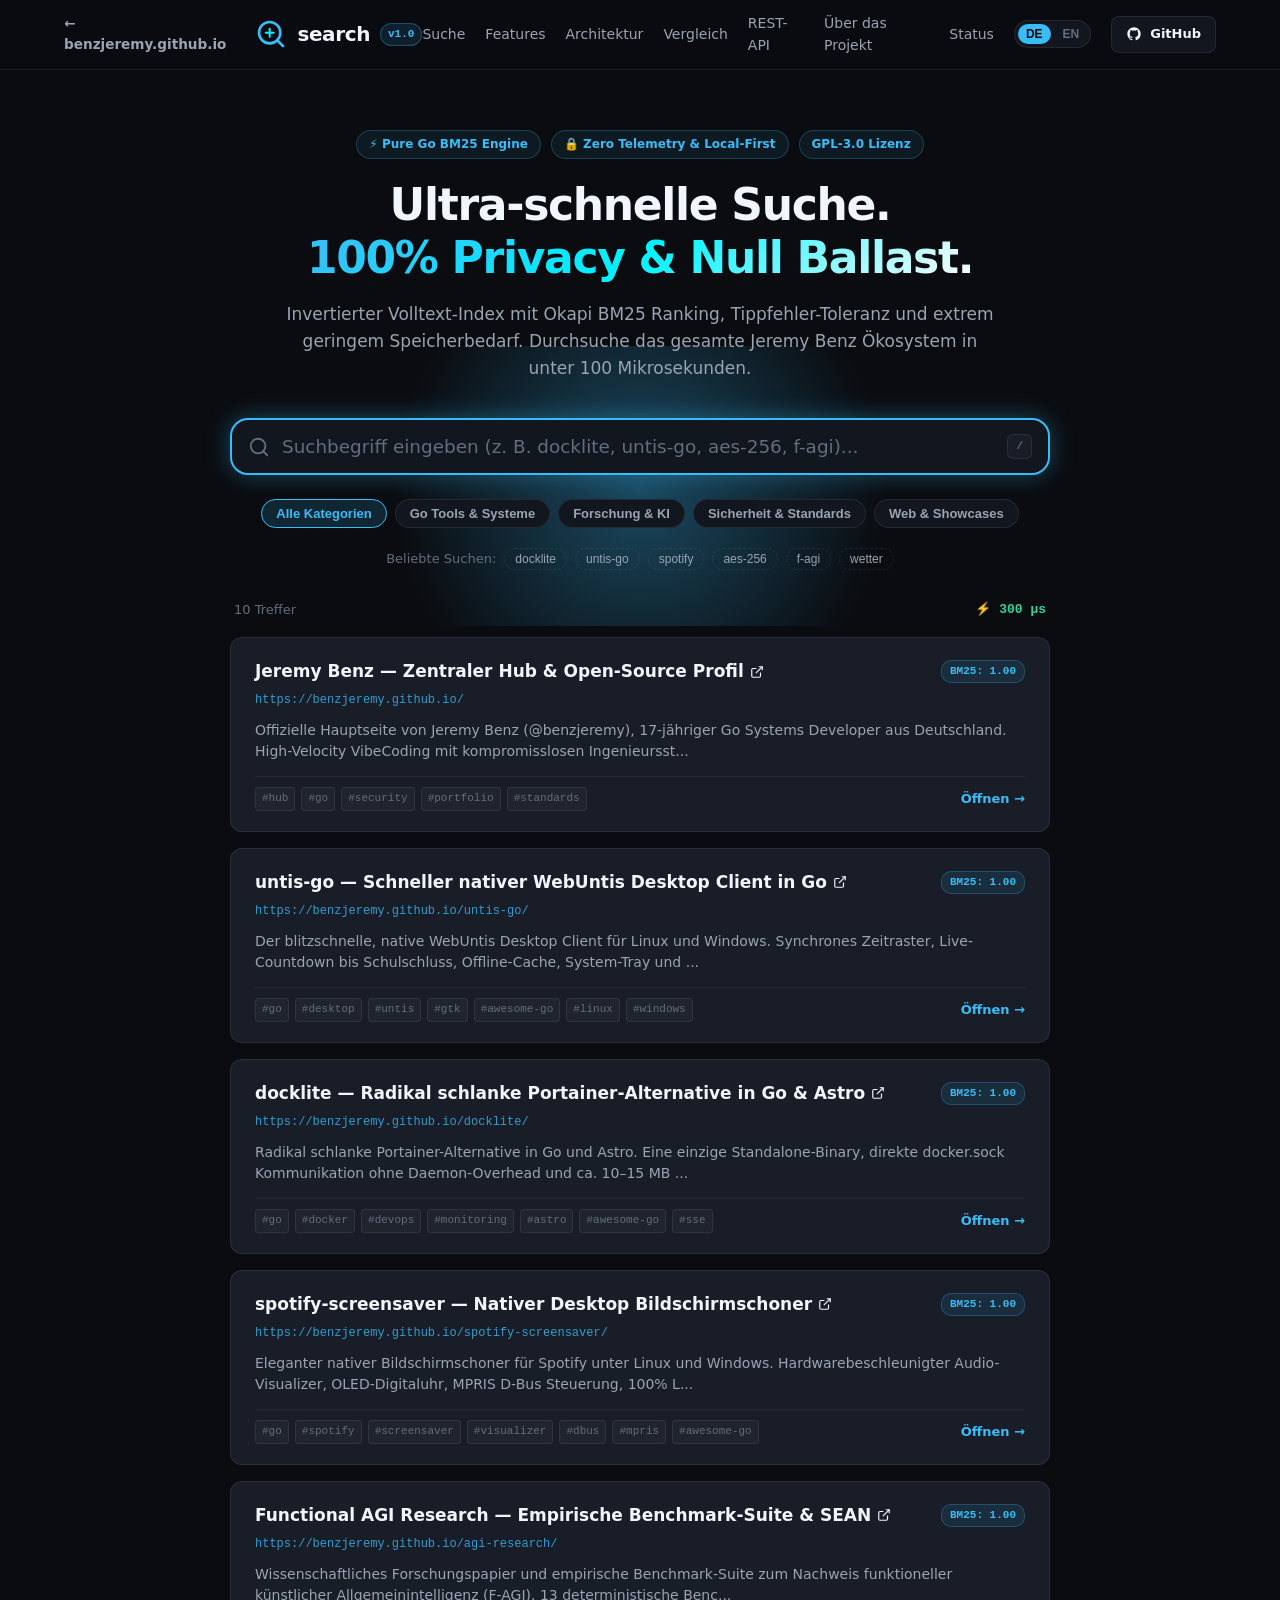
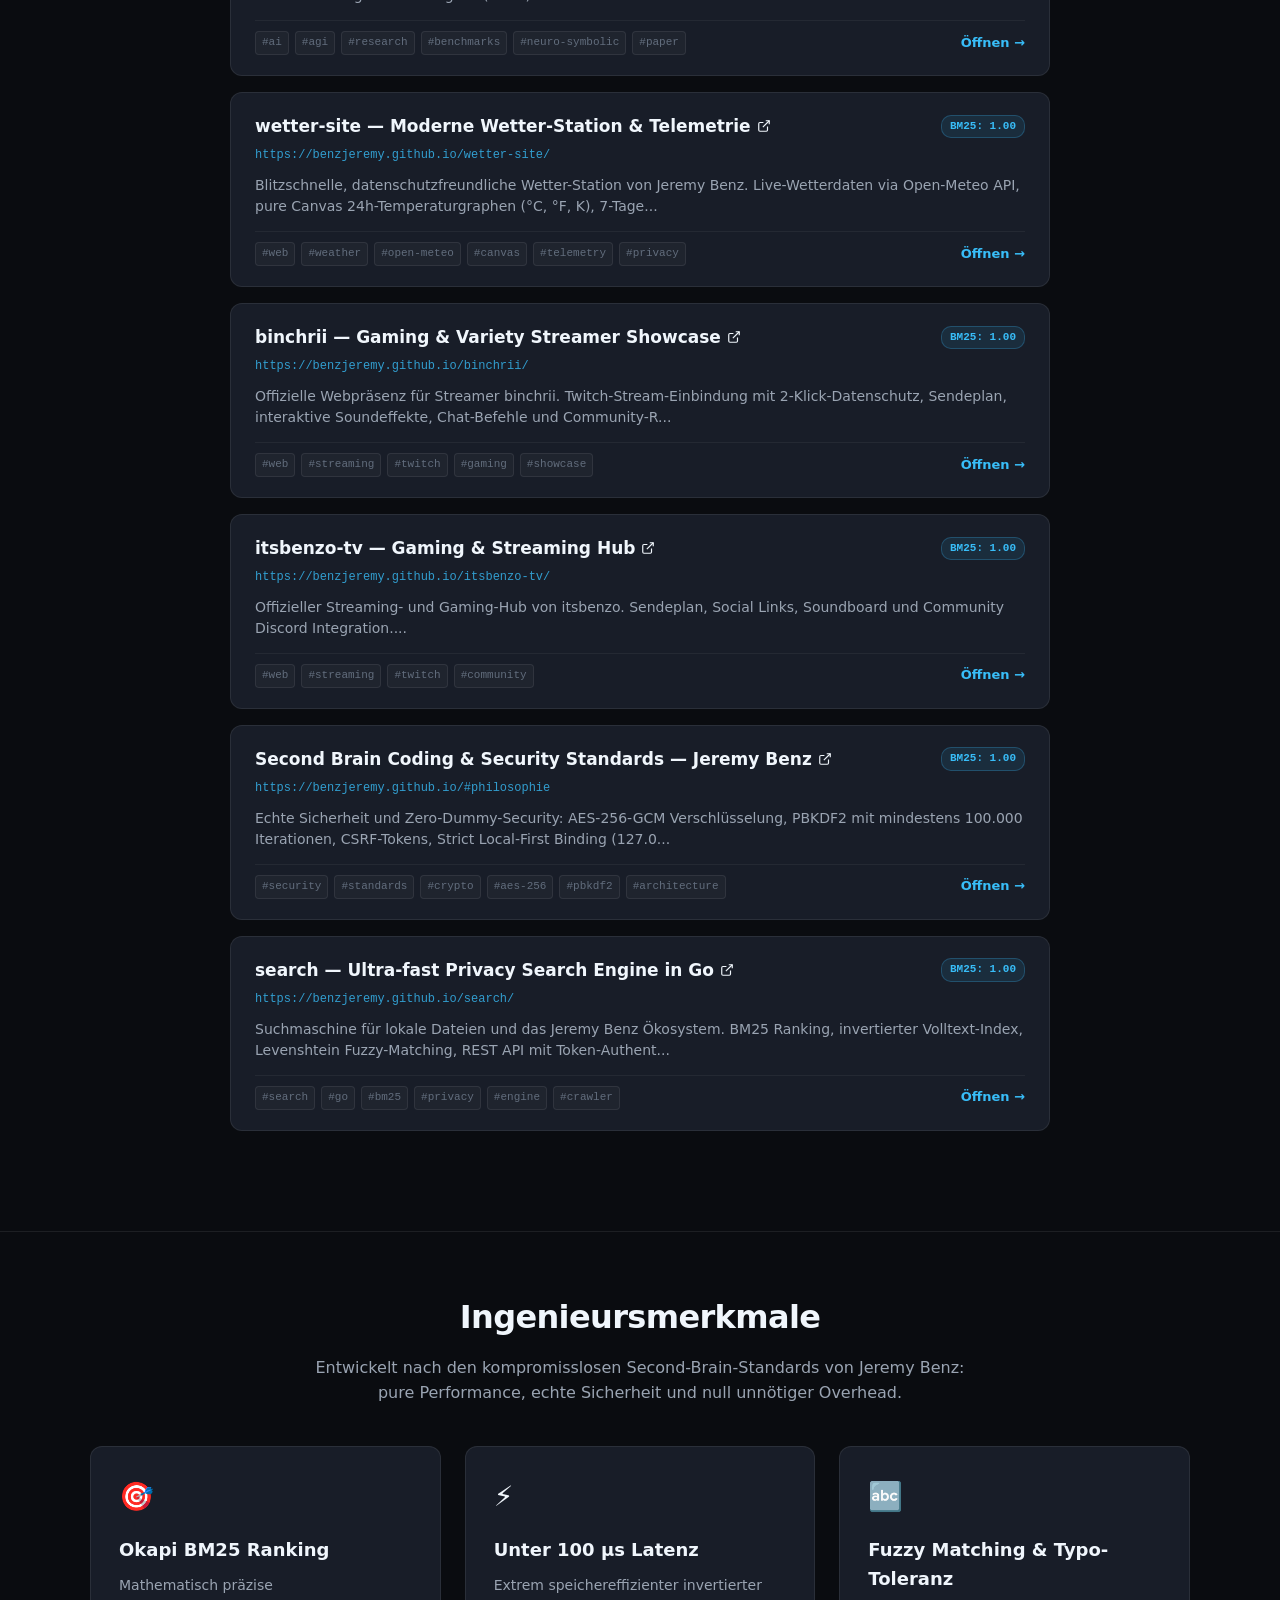
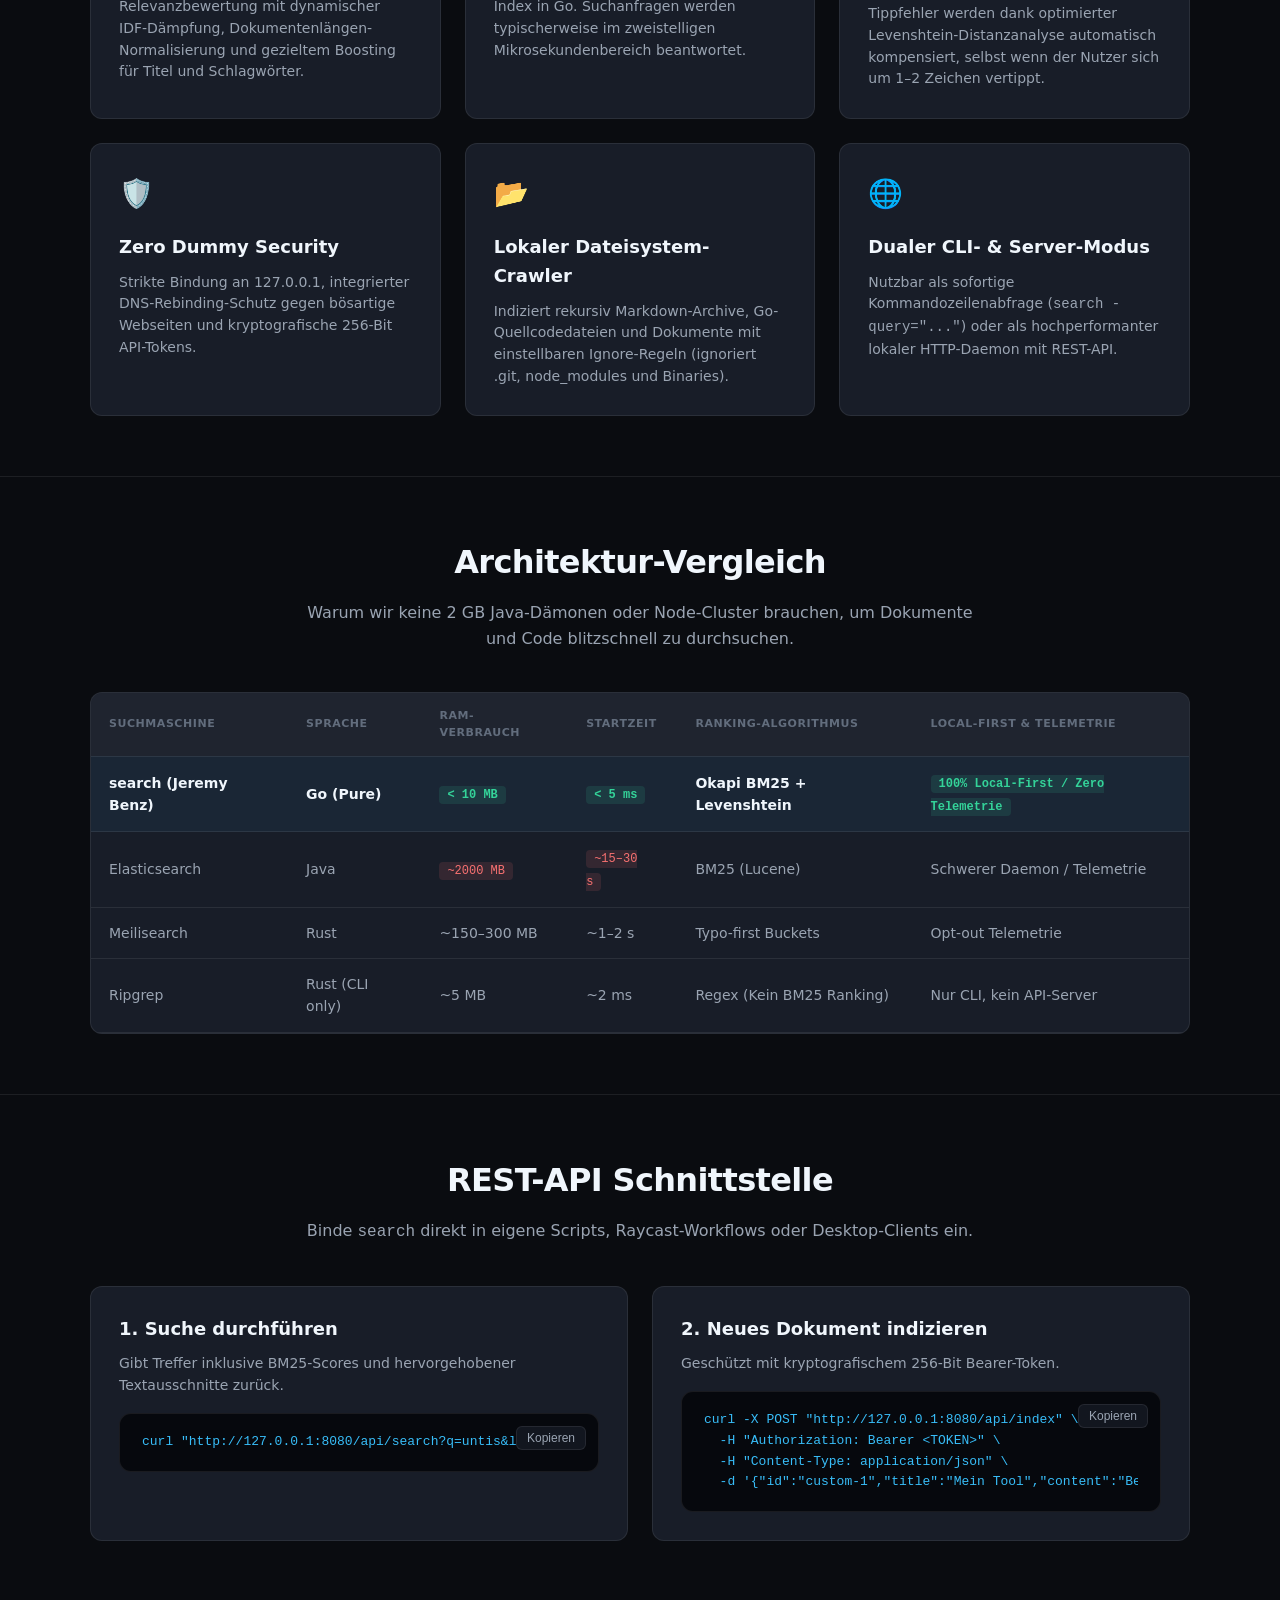
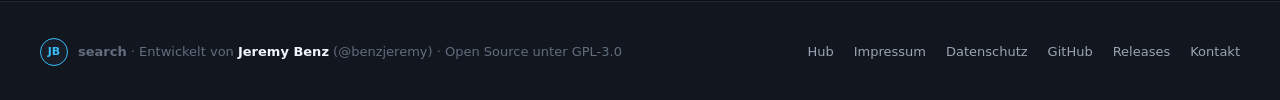
==== internal/web/index.html @ c597b74b "feat(desktop): add native WebKitGTK/Edge desktop mode, bookmarks store and embedded web UI (v1.2)" ====
<!DOCTYPE html>
<html lang="de">
<head>
  <meta charset="UTF-8">
  <meta name="viewport" content="width=device-width, initial-scale=1.0">
  <title>search — Ultra-Fast, Privacy-First Search Engine in Go</title>
  <meta name="description" content="search: Die blitzschnelle, datenschutzorientierte Volltext-Suchmaschine in Go von Jeremy Benz. Invertierter Volltext-Index, Okapi BM25 Ranking, Levenshtein Fuzzy-Matching und Zero Telemetry.">
  
  <meta property="og:type" content="website">
  <meta property="og:title" content="search — Ultra-Fast, Privacy-First Search Engine in Go">
  <meta property="og:description" content="Invertierter Volltext-Index, Okapi BM25 Ranking, Typo-Toleranz und Zero Telemetry. Entwickelt von Jeremy Benz.">
  <meta property="og:url" content="https://benzjeremy.github.io/search/">
  
  <meta name="twitter:card" content="summary">
  <meta name="twitter:title" content="search — Privacy-First Search Engine in Go">
  <meta name="twitter:description" content="Invertierter Volltext-Index, BM25 Ranking und REST API. Entwickelt von Jeremy Benz.">

  <link rel="icon" type="image/svg+xml" href="favicon.svg">
  <link rel="stylesheet" href="style.css">
</head>
<body>

  <!-- Site Navigation -->
  <header class="site-header">
    <div class="nav-container">
      <div class="nav-left">
        <a href="https://benzjeremy.github.io/" class="hub-back-link">
          ← benzjeremy.github.io
        </a>
        <a href="#" class="brand-link">
          <svg class="brand-icon" viewBox="0 0 24 24" fill="none" stroke="#38bdf8" stroke-width="2" stroke-linecap="round" stroke-linejoin="round">
            <circle cx="11" cy="11" r="8"></circle>
            <line x1="21" y1="21" x2="16.65" y2="16.65"></line>
            <line x1="11" y1="8" x2="11" y2="14" stroke="#00f2fe" stroke-width="1.5"></line>
            <line x1="8" y1="11" x2="14" y2="11" stroke="#00f2fe" stroke-width="1.5"></line>
          </svg>
          <span class="brand-name">search</span>
          <span class="brand-ver">v1.0</span>
        </a>
      </div>

      <button class="mobile-toggle" id="mobile-toggle" aria-label="Menü umschalten" aria-expanded="false">☰</button>

      <nav class="main-nav" id="main-nav">
        <a href="#search">Suche</a>
        <a href="#features">Features</a>
        <a href="#architecture">Architektur</a>
        <a href="#comparison">Vergleich</a>
        <a href="#api">REST-API</a>
        <a href="#about">Über das Projekt</a>
        <a href="https://benzjeremy.github.io/status/" target="_blank" rel="noopener noreferrer">Status</a>

        <div class="lang-switch">
          <button type="button" class="lang-btn active" onclick="setLang('de')">DE</button>
          <button type="button" class="lang-btn" onclick="setLang('en')">EN</button>
        </div>

        <a href="https://github.com/benzjeremy/search" target="_blank" rel="noopener" class="github-nav-btn">
          <svg viewBox="0 0 24 24" width="16" height="16" fill="currentColor"><path d="M12 2C6.477 2 2 6.484 2 12.017c0 4.425 2.865 8.18 6.839 9.504.5.092.682-.217.682-.483 0-.237-.008-.868-.013-1.703-2.782.605-3.369-1.343-3.369-1.343-.454-1.158-1.11-1.466-1.11-1.466-.908-.62.069-.608.069-.608 1.003.07 1.53 1.032 1.53 1.032.892 1.53 2.341 1.088 2.91.832.092-.647.35-1.088.636-1.338-2.22-.253-4.555-1.113-4.555-4.951 0-1.093.39-1.988 1.029-2.688-.103-.253-.446-1.272.098-2.65 0 0 .84-.27 2.75 1.026A9.564 9.564 0 0112 6.844c.85.004 1.705.115 2.504.337 1.909-1.296 2.747-1.027 2.747-1.027.546 1.379.202 2.398.1 2.651.64.7 1.028 1.595 1.028 2.688 0 3.848-2.339 4.695-4.566 4.943.359.309.678.92.678 1.855 0 1.338-.012 2.419-.012 2.747 0 .268.18.58.688.482A10.019 10.019 0 0022 12.017C22 6.484 17.522 2 12 2z"/></svg>
          <span>GitHub</span>
        </a>
      </nav>
    </div>
  </header>

  <!-- Hero & Live Search Section -->
  <section class="hero-section" id="search">
    <div class="hero-glow"></div>
    
    <div class="hero-badges">
      <span class="hero-badge">⚡ Pure Go BM25 Engine</span>
      <span class="hero-badge">🔒 Zero Telemetry & Local-First</span>
      <a href="https://github.com/benzjeremy/search/blob/main/LICENSE" target="_blank" rel="noopener" class="hero-badge">GPL-3.0 Lizenz</a>
    </div>

    <h1 class="hero-title">
      Ultra-schnelle Suche.<br>
      <span class="gradient-text">100% Privacy & Null Ballast.</span>
    </h1>

    <p class="hero-subtitle">
      Invertierter Volltext-Index mit Okapi BM25 Ranking, Tippfehler-Toleranz und extrem geringem Speicherbedarf. Durchsuche das gesamte Jeremy Benz Ökosystem in unter 100 Mikrosekunden.
    </p>

    <!-- Search Box -->
    <div class="search-box-wrapper">
      <div class="search-input-group">
        <svg class="search-icon" viewBox="0 0 24 24" fill="none" stroke="currentColor" stroke-width="2" stroke-linecap="round" stroke-linejoin="round">
          <circle cx="11" cy="11" r="8"></circle>
          <line x1="21" y1="21" x2="16.65" y2="16.65"></line>
        </svg>
        <input type="text" id="search-input" class="search-input" placeholder="Suchbegriff eingeben (z. B. docklite, untis-go, aes-256, f-agi)..." autofocus autocomplete="off" spellcheck="false">
        <button type="button" id="search-clear" class="search-clear-btn" title="Suche leeren">✕</button>
        <div class="shortcut-badge" title="Drücke / oder Strg+K zum Suchen">/</div>
      </div>
    </div>

    <!-- Category Filter Pills -->
    <div class="category-pills">
      <button type="button" class="category-pill active" data-cat="">Alle Kategorien</button>
      <button type="button" class="category-pill" data-cat="tools">Go Tools & Systeme</button>
      <button type="button" class="category-pill" data-cat="research">Forschung & KI</button>
      <button type="button" class="category-pill" data-cat="security">Sicherheit & Standards</button>
      <button type="button" class="category-pill" data-cat="showcases">Web & Showcases</button>
    </div>

    <!-- Quick Query Suggestions -->
    <div class="quick-queries">
      <span>Beliebte Suchen:</span>
      <button type="button" class="quick-query-btn" data-q="docklite">docklite</button>
      <button type="button" class="quick-query-btn" data-q="untis-go">untis-go</button>
      <button type="button" class="quick-query-btn" data-q="spotify">spotify</button>
      <button type="button" class="quick-query-btn" data-q="aes-256">aes-256</button>
      <button type="button" class="quick-query-btn" data-q="f-agi">f-agi</button>
      <button type="button" class="quick-query-btn" data-q="wetter">wetter</button>
    </div>

    <!-- Live Search Results Meta -->
    <div class="results-meta-bar">
      <span id="results-count">Lade Index...</span>
      <span class="results-latency" id="results-latency">⚡ 0.00 ms</span>
    </div>

    <!-- Results Feed -->
    <div class="results-container" id="search-results">
      <!-- Injected via app.js -->
    </div>
  </section>

  <!-- Features Section -->
  <section class="section" id="features">
    <div class="section-container">
      <div class="section-header">
        <h2 class="section-title">Ingenieursmerkmale</h2>
        <p class="section-desc">Entwickelt nach den kompromisslosen Second-Brain-Standards von Jeremy Benz: pure Performance, echte Sicherheit und null unnötiger Overhead.</p>
      </div>

      <div class="features-grid">
        <div class="feature-card">
          <div class="card-icon">🎯</div>
          <h3>Okapi BM25 Ranking</h3>
          <p>Mathematisch präzise Relevanzbewertung mit dynamischer IDF-Dämpfung, Dokumentenlängen-Normalisierung und gezieltem Boosting für Titel und Schlagwörter.</p>
        </div>

        <div class="feature-card">
          <div class="card-icon">⚡</div>
          <h3>Unter 100 µs Latenz</h3>
          <p>Extrem speichereffizienter invertierter Index in Go. Suchanfragen werden typischerweise im zweistelligen Mikrosekundenbereich beantwortet.</p>
        </div>

        <div class="feature-card">
          <div class="card-icon">🔤</div>
          <h3>Fuzzy Matching & Typo-Toleranz</h3>
          <p>Tippfehler werden dank optimierter Levenshtein-Distanzanalyse automatisch kompensiert, selbst wenn der Nutzer sich um 1–2 Zeichen vertippt.</p>
        </div>

        <div class="feature-card">
          <div class="card-icon">🛡️</div>
          <h3>Zero Dummy Security</h3>
          <p>Strikte Bindung an 127.0.0.1, integrierter DNS-Rebinding-Schutz gegen bösartige Webseiten und kryptografische 256-Bit API-Tokens.</p>
        </div>

        <div class="feature-card">
          <div class="card-icon">📂</div>
          <h3>Lokaler Dateisystem-Crawler</h3>
          <p>Indiziert rekursiv Markdown-Archive, Go-Quellcodedateien und Dokumente mit einstellbaren Ignore-Regeln (ignoriert .git, node_modules und Binaries).</p>
        </div>

        <div class="feature-card">
          <div class="card-icon">🌐</div>
          <h3>Dualer CLI- & Server-Modus</h3>
          <p>Nutzbar als sofortige Kommandozeilenabfrage (<code>search -query="..."</code>) oder als hochperformanter lokaler HTTP-Daemon mit REST-API.</p>
        </div>
      </div>
    </div>
  </section>

  <!-- Comparison Section -->
  <section class="section" id="comparison">
    <div class="section-container">
      <div class="section-header">
        <h2 class="section-title">Architektur-Vergleich</h2>
        <p class="section-desc">Warum wir keine 2 GB Java-Dämonen oder Node-Cluster brauchen, um Dokumente und Code blitzschnell zu durchsuchen.</p>
      </div>

      <div class="table-wrapper">
        <table class="comparison-table">
          <thead>
            <tr>
              <th>Suchmaschine</th>
              <th>Sprache</th>
              <th>RAM-Verbrauch</th>
              <th>Startzeit</th>
              <th>Ranking-Algorithmus</th>
              <th>Local-First & Telemetrie</th>
            </tr>
          </thead>
          <tbody>
            <tr class="highlight-row">
              <td><strong>search (Jeremy Benz)</strong></td>
              <td>Go (Pure)</td>
              <td><span class="tag-badge-green">&lt; 10 MB</span></td>
              <td><span class="tag-badge-green">&lt; 5 ms</span></td>
              <td>Okapi BM25 + Levenshtein</td>
              <td><span class="tag-badge-green">100% Local-First / Zero Telemetrie</span></td>
            </tr>
            <tr>
              <td>Elasticsearch</td>
              <td>Java</td>
              <td><span class="tag-badge-red">~2000 MB</span></td>
              <td><span class="tag-badge-red">~15–30 s</span></td>
              <td>BM25 (Lucene)</td>
              <td>Schwerer Daemon / Telemetrie</td>
            </tr>
            <tr>
              <td>Meilisearch</td>
              <td>Rust</td>
              <td>~150–300 MB</td>
              <td>~1–2 s</td>
              <td>Typo-first Buckets</td>
              <td>Opt-out Telemetrie</td>
            </tr>
            <tr>
              <td>Ripgrep</td>
              <td>Rust (CLI only)</td>
              <td>~5 MB</td>
              <td>~2 ms</td>
              <td>Regex (Kein BM25 Ranking)</td>
              <td>Nur CLI, kein API-Server</td>
            </tr>
          </tbody>
        </table>
      </div>
    </div>
  </section>

  <!-- REST API Documentation Section -->
  <section class="section" id="api">
    <div class="section-container">
      <div class="section-header">
        <h2 class="section-title">REST-API Schnittstelle</h2>
        <p class="section-desc">Binde <code>search</code> direkt in eigene Scripts, Raycast-Workflows oder Desktop-Clients ein.</p>
      </div>

      <div class="features-grid">
        <div class="feature-card">
          <h3>1. Suche durchführen</h3>
          <p>Gibt Treffer inklusive BM25-Scores und hervorgehobener Textausschnitte zurück.</p>
          <div class="code-box">
            <button class="copy-cmd-btn" data-copy-target="curl-search">Kopieren</button>
            <pre id="curl-search">curl "http://127.0.0.1:8080/api/search?q=untis&limit=5"</pre>
          </div>
        </div>

        <div class="feature-card">
          <h3>2. Neues Dokument indizieren</h3>
          <p>Geschützt mit kryptografischem 256-Bit Bearer-Token.</p>
          <div class="code-box">
            <button class="copy-cmd-btn" data-copy-target="curl-index">Kopieren</button>
            <pre id="curl-index">curl -X POST "http://127.0.0.1:8080/api/index" \
  -H "Authorization: Bearer &lt;TOKEN&gt;" \
  -H "Content-Type: application/json" \
  -d '{"id":"custom-1","title":"Mein Tool","content":"Beschreibung..."}'</pre>
          </div>
        </div>
      </div>
    </div>
  </section>

  <!-- Footer -->
  <footer class="site-footer" id="about">
    <div class="footer-container">
      <div class="footer-left">
        <div class="brand-avatar" style="width:28px; height:28px; border-radius:50%; background:var(--bg-card); border:1px solid var(--accent-primary); display:flex; align-items:center; justify-content:center; font-weight:800; font-size:11px; color:var(--accent-primary);">JB</div>
        <span><strong>search</strong> · Entwickelt von <a href="https://github.com/benzjeremy" target="_blank" rel="noopener" style="color:var(--text-primary); text-decoration:none; font-weight:600;">Jeremy Benz</a> (@benzjeremy) · Open Source unter GPL-3.0</span>
      </div>
      <div class="footer-links">
        <a href="https://benzjeremy.github.io/">Hub</a>
        <a href="https://benzjeremy.github.io/impressum.html">Impressum</a>
        <a href="https://benzjeremy.github.io/datenschutz.html">Datenschutz</a>
        <a href="https://github.com/benzjeremy/search" target="_blank" rel="noopener">GitHub</a>
        <a href="https://github.com/benzjeremy/search/releases" target="_blank" rel="noopener">Releases</a>
        <a href="mailto:benzjeremy@pm.me">Kontakt</a>
      </div>
    </div>
  </footer>

  <script src="app.js"></script>
</body>
</html>
---- internal/web/style.css ----
/* ==================== GLOBAL THEME & BASE ==================== */
:root {
  --bg-page: #0a0c10;
  --bg-surface: #12161f;
  --bg-card: #181d28;
  --bg-card-hover: #1f2533;
  --border-subtle: rgba(255, 255, 255, 0.08);
  --border-strong: rgba(255, 255, 255, 0.16);

  --accent-primary: #38bdf8;
  --accent-primary-hover: #7dd3fc;
  --accent-cyan: #00f2fe;
  --accent-glow: rgba(56, 189, 248, 0.35);

  --text-primary: #f0f6fc;
  --text-secondary: #9aa4b2;
  --text-muted: #626d7d;

  --font-main: -apple-system, BlinkMacSystemFont, "Segoe UI", Roboto, system-ui, sans-serif;
  --font-mono: ui-monospace, SFMono-Regular, Consolas, "Liberation Mono", Menlo, monospace;

  --radius-sm: 8px;
  --radius-md: 12px;
  --radius-lg: 18px;
  --radius-xl: 24px;
}

* {
  box-sizing: border-box;
  margin: 0;
  padding: 0;
}

html {
  scroll-behavior: smooth;
}

body {
  background-color: var(--bg-page);
  color: var(--text-primary);
  font-family: var(--font-main);
  line-height: 1.6;
  -webkit-font-smoothing: antialiased;
  min-height: 100vh;
}

/* ==================== TOP BAR & HEADER ==================== */
.site-header {
  position: sticky;
  top: 0;
  z-index: 100;
  background: rgba(10, 12, 16, 0.88);
  backdrop-filter: blur(16px);
  -webkit-backdrop-filter: blur(16px);
  border-bottom: 1px solid var(--border-subtle);
}

.nav-container {
  max-width: 1200px;
  margin: 0 auto;
  padding: 12px 24px;
  display: flex;
  align-items: center;
  justify-content: space-between;
}

.nav-left {
  display: flex;
  align-items: center;
  gap: 1.25rem;
}

.hub-back-link {
  color: var(--text-secondary);
  text-decoration: none;
  font-size: 0.85rem;
  font-weight: 600;
  display: inline-flex;
  align-items: center;
  gap: 0.35rem;
  transition: color 0.15s ease;
}

.hub-back-link:hover {
  color: var(--accent-primary);
}

.brand-link {
  display: flex;
  align-items: center;
  gap: 10px;
  text-decoration: none;
  color: var(--text-primary);
}

.brand-icon {
  width: 32px;
  height: 32px;
}

.brand-name {
  font-size: 1.25rem;
  font-weight: 800;
  letter-spacing: -0.02em;
}

.brand-ver {
  font-size: 11px;
  font-weight: 600;
  font-family: var(--font-mono);
  color: var(--accent-primary);
  background: rgba(56, 189, 248, 0.12);
  border: 1px solid rgba(56, 189, 248, 0.3);
  padding: 2px 7px;
  border-radius: 12px;
}

.main-nav {
  display: flex;
  align-items: center;
  gap: 20px;
}

.main-nav a:not(.github-nav-btn) {
  color: var(--text-secondary);
  text-decoration: none;
  font-size: 14px;
  font-weight: 500;
  transition: color 0.15s ease;
}

.main-nav a:not(.github-nav-btn):hover {
  color: var(--text-primary);
}

.lang-switch {
  display: inline-flex;
  gap: 4px;
  background: var(--bg-surface);
  padding: 3px;
  border-radius: 20px;
  border: 1px solid var(--border-subtle);
}

.lang-btn {
  background: none;
  border: none;
  color: var(--text-muted);
  font-size: 12px;
  font-weight: 700;
  padding: 3px 8px;
  border-radius: 12px;
  cursor: pointer;
  transition: all 0.15s ease;
}

.lang-btn.active {
  background: var(--accent-primary);
  color: #05070a;
}

.github-nav-btn {
  display: inline-flex;
  align-items: center;
  gap: 8px;
  background: var(--bg-surface);
  border: 1px solid var(--border-subtle);
  color: var(--text-primary);
  text-decoration: none;
  font-size: 13px;
  font-weight: 600;
  padding: 7px 14px;
  border-radius: var(--radius-sm);
  transition: all 0.15s ease;
}

.github-nav-btn:hover {
  border-color: var(--accent-primary);
  color: var(--accent-primary);
}

/* ==================== HERO & SEARCH SECTION ==================== */
.hero-section {
  position: relative;
  padding: 60px 24px 40px;
  max-width: 1000px;
  margin: 0 auto;
  text-align: center;
}

.hero-glow {
  position: absolute;
  top: 10%;
  left: 50%;
  transform: translateX(-50%);
  width: 650px;
  height: 280px;
  background: radial-gradient(circle, var(--accent-glow) 0%, rgba(0,0,0,0) 70%);
  pointer-events: none;
  z-index: -1;
}

.hero-badges {
  display: flex;
  justify-content: center;
  gap: 10px;
  flex-wrap: wrap;
  margin-bottom: 20px;
}

.hero-badge {
  display: inline-flex;
  align-items: center;
  gap: 6px;
  background: rgba(56, 189, 248, 0.08);
  border: 1px solid rgba(56, 189, 248, 0.25);
  color: var(--accent-primary);
  padding: 4px 12px;
  border-radius: 20px;
  font-size: 12px;
  font-weight: 600;
  text-decoration: none;
}

.hero-title {
  font-size: 44px;
  font-weight: 800;
  line-height: 1.2;
  letter-spacing: -0.03em;
  margin-bottom: 16px;
}

.gradient-text {
  background: linear-gradient(135deg, #38bdf8 0%, #00f2fe 50%, #ffffff 100%);
  -webkit-background-clip: text;
  -webkit-text-fill-color: transparent;
}

.hero-subtitle {
  font-size: 17px;
  color: var(--text-secondary);
  max-width: 720px;
  margin: 0 auto 36px;
}

/* ==================== SEARCH BAR ==================== */
.search-box-wrapper {
  max-width: 820px;
  margin: 0 auto 24px;
  position: relative;
}

.search-input-group {
  position: relative;
  display: flex;
  align-items: center;
  background: var(--bg-surface);
  border: 2px solid var(--border-strong);
  border-radius: var(--radius-lg);
  padding: 6px 16px;
  box-shadow: 0 10px 30px rgba(0, 0, 0, 0.4);
  transition: all 0.2s ease;
}

.search-input-group:focus-within {
  border-color: var(--accent-primary);
  box-shadow: 0 0 25px var(--accent-glow);
}

.search-icon {
  width: 22px;
  height: 22px;
  color: var(--text-muted);
  flex-shrink: 0;
  margin-right: 12px;
}

.search-input {
  width: 100%;
  background: transparent;
  border: none;
  color: #fff;
  font-size: 1.15rem;
  font-family: inherit;
  outline: none;
  padding: 10px 0;
}

.search-input::placeholder {
  color: var(--text-muted);
}

.search-clear-btn {
  display: none;
  background: none;
  border: none;
  color: var(--text-muted);
  font-size: 18px;
  cursor: pointer;
  padding: 4px 8px;
  margin-right: 8px;
}

.search-clear-btn:hover {
  color: var(--text-primary);
}

.shortcut-badge {
  display: inline-flex;
  align-items: center;
  background: var(--bg-card);
  border: 1px solid var(--border-subtle);
  border-radius: 6px;
  padding: 3px 8px;
  font-size: 11px;
  font-family: var(--font-mono);
  color: var(--text-muted);
  font-weight: 700;
  user-select: none;
}

/* ==================== CATEGORY PILLS & QUICK QUERIES ==================== */
.category-pills {
  display: flex;
  justify-content: center;
  gap: 8px;
  flex-wrap: wrap;
  margin-bottom: 20px;
}

.category-pill {
  background: var(--bg-surface);
  border: 1px solid var(--border-subtle);
  color: var(--text-secondary);
  font-size: 13px;
  font-weight: 600;
  padding: 6px 14px;
  border-radius: 20px;
  cursor: pointer;
  transition: all 0.15s ease;
}

.category-pill:hover,
.category-pill.active {
  background: rgba(56, 189, 248, 0.15);
  border-color: var(--accent-primary);
  color: var(--accent-primary);
}

.quick-queries {
  display: flex;
  align-items: center;
  justify-content: center;
  gap: 8px;
  flex-wrap: wrap;
  font-size: 13px;
  color: var(--text-muted);
  margin-bottom: 30px;
}

.quick-query-btn {
  background: none;
  border: 1px dashed var(--border-subtle);
  color: var(--text-secondary);
  font-size: 12px;
  padding: 3px 10px;
  border-radius: 12px;
  cursor: pointer;
  transition: all 0.15s ease;
}

.quick-query-btn:hover {
  border-color: var(--accent-primary);
  color: var(--accent-primary);
}

/* ==================== SEARCH RESULTS ==================== */
.results-meta-bar {
  max-width: 820px;
  margin: 0 auto 16px;
  display: flex;
  justify-content: space-between;
  align-items: center;
  font-size: 13px;
  color: var(--text-muted);
  padding: 0 4px;
}

.results-latency {
  font-family: var(--font-mono);
  color: #34d399;
  font-weight: 600;
}

.results-container {
  max-width: 820px;
  margin: 0 auto 60px;
  display: flex;
  flex-direction: column;
  gap: 16px;
  text-align: left;
}

.search-result-card {
  background: var(--bg-card);
  border: 1px solid var(--border-subtle);
  border-radius: var(--radius-md);
  padding: 20px 24px;
  transition: all 0.2s ease;
}

.search-result-card:hover {
  border-color: var(--border-strong);
  background: var(--bg-card-hover);
  transform: translateY(-2px);
  box-shadow: 0 8px 24px rgba(0, 0, 0, 0.3);
}

.card-top {
  display: flex;
  align-items: center;
  justify-content: space-between;
  gap: 12px;
  margin-bottom: 6px;
}

.result-title {
  color: var(--text-primary);
  font-size: 17px;
  font-weight: 700;
  text-decoration: none;
  display: inline-flex;
  align-items: center;
  gap: 6px;
}

.result-title:hover {
  color: var(--accent-primary);
}

.score-pill {
  font-size: 11px;
  font-family: var(--font-mono);
  font-weight: 700;
  background: rgba(56, 189, 248, 0.1);
  border: 1px solid rgba(56, 189, 248, 0.25);
  color: var(--accent-primary);
  padding: 2px 8px;
  border-radius: 10px;
  white-space: nowrap;
}

.result-url {
  font-size: 12px;
  font-family: var(--font-mono);
  color: #38bdf8;
  opacity: 0.8;
  margin-bottom: 10px;
  word-break: break-all;
}

.result-snippet {
  font-size: 14px;
  color: var(--text-secondary);
  line-height: 1.5;
  margin-bottom: 14px;
}

.result-snippet mark {
  background: rgba(255, 221, 87, 0.25);
  color: #ffe066;
  padding: 1px 4px;
  border-radius: 4px;
  font-weight: 600;
}

.card-meta {
  display: flex;
  align-items: center;
  justify-content: space-between;
  gap: 12px;
  flex-wrap: wrap;
  padding-top: 10px;
  border-top: 1px solid rgba(255, 255, 255, 0.05);
}

.tags-container {
  display: flex;
  gap: 6px;
  flex-wrap: wrap;
}

.res-tag {
  font-size: 11px;
  font-family: var(--font-mono);
  color: var(--text-muted);
  background: rgba(255, 255, 255, 0.03);
  border: 1px solid var(--border-subtle);
  padding: 2px 6px;
  border-radius: 4px;
}

.direct-link-btn {
  font-size: 13px;
  font-weight: 600;
  color: var(--accent-primary);
  text-decoration: none;
}

.direct-link-btn:hover {
  text-decoration: underline;
}

.empty-state {
  text-align: center;
  padding: 48px 24px;
  background: var(--bg-card);
  border: 1px dashed var(--border-subtle);
  border-radius: var(--radius-md);
}

.empty-icon {
  font-size: 40px;
  margin-bottom: 12px;
}

.empty-state h3 {
  font-size: 18px;
  margin-bottom: 8px;
}

.empty-state p {
  color: var(--text-muted);
  font-size: 14px;
  max-width: 500px;
  margin: 0 auto;
}

/* ==================== CONTENT SECTIONS ==================== */
.section {
  padding: 60px 24px;
  border-top: 1px solid var(--border-subtle);
}

.section-container {
  max-width: 1100px;
  margin: 0 auto;
}

.section-header {
  text-align: center;
  margin-bottom: 40px;
}

.section-title {
  font-size: 32px;
  font-weight: 800;
  letter-spacing: -0.02em;
  margin-bottom: 12px;
}

.section-desc {
  color: var(--text-secondary);
  font-size: 16px;
  max-width: 680px;
  margin: 0 auto;
}

/* Architecture & Features Grid */
.features-grid {
  display: grid;
  grid-template-columns: repeat(auto-fit, minmax(300px, 1fr));
  gap: 24px;
}

.feature-card {
  background: var(--bg-card);
  border: 1px solid var(--border-subtle);
  border-radius: var(--radius-md);
  padding: 28px;
  transition: all 0.2s ease;
}

.feature-card:hover {
  border-color: var(--accent-primary);
  transform: translateY(-2px);
}

.card-icon {
  font-size: 28px;
  margin-bottom: 16px;
}

.feature-card h3 {
  font-size: 18px;
  font-weight: 700;
  margin-bottom: 10px;
}

.feature-card p {
  font-size: 14px;
  color: var(--text-secondary);
  line-height: 1.55;
}

/* Benchmark Comparison Table */
.table-wrapper {
  overflow-x: auto;
  border: 1px solid var(--border-subtle);
  border-radius: var(--radius-md);
  background: var(--bg-card);
  margin-top: 30px;
}

.comparison-table {
  width: 100%;
  border-collapse: collapse;
  text-align: left;
  font-size: 14px;
}

.comparison-table th {
  background: rgba(255, 255, 255, 0.03);
  color: var(--text-muted);
  font-weight: 600;
  padding: 14px 18px;
  border-bottom: 1px solid var(--border-subtle);
  text-transform: uppercase;
  font-size: 11px;
  letter-spacing: 0.05em;
}

.comparison-table td {
  padding: 14px 18px;
  border-bottom: 1px solid var(--border-subtle);
  color: var(--text-secondary);
}

.comparison-table tr.highlight-row {
  background: rgba(56, 189, 248, 0.06);
  font-weight: 600;
}

.comparison-table tr.highlight-row td {
  color: var(--text-primary);
}

.tag-badge-green {
  color: #34d399;
  background: rgba(52, 211, 153, 0.12);
  padding: 2px 8px;
  border-radius: 4px;
  font-family: var(--font-mono);
  font-size: 12px;
}

.tag-badge-red {
  color: #f87171;
  background: rgba(248, 113, 113, 0.12);
  padding: 2px 8px;
  border-radius: 4px;
  font-family: var(--font-mono);
  font-size: 12px;
}

/* Code Snippet Blocks */
.code-box {
  background: #06080d;
  border: 1px solid var(--border-subtle);
  border-radius: var(--radius-md);
  padding: 18px 22px;
  position: relative;
  margin-top: 16px;
}

.code-box pre {
  font-family: var(--font-mono);
  font-size: 13px;
  color: #38bdf8;
  overflow-x: auto;
}

.copy-cmd-btn {
  position: absolute;
  top: 12px;
  right: 12px;
  background: var(--bg-surface);
  border: 1px solid var(--border-subtle);
  color: var(--text-secondary);
  font-size: 12px;
  padding: 4px 10px;
  border-radius: 6px;
  cursor: pointer;
  transition: all 0.15s ease;
}

.copy-cmd-btn:hover {
  border-color: var(--accent-primary);
  color: var(--text-primary);
}

/* ==================== FOOTER ==================== */
.site-footer {
  border-top: 1px solid var(--border-subtle);
  background: var(--bg-surface);
  padding: 36px 24px;
}

.footer-container {
  max-width: 1200px;
  margin: 0 auto;
  display: flex;
  align-items: center;
  justify-content: space-between;
  flex-wrap: wrap;
  gap: 16px;
  font-size: 13px;
  color: var(--text-muted);
}

.footer-left {
  display: flex;
  align-items: center;
  gap: 10px;
}

.footer-links {
  display: flex;
  gap: 20px;
  flex-wrap: wrap;
}

.footer-links a {
  color: var(--text-secondary);
  text-decoration: none;
  transition: color 0.15s ease;
}

.footer-links a:hover {
  color: var(--text-primary);
}

[data-lang] { display: none; }
[data-lang].visible { display: block; }

/* ==================== MOBILE NAVIGATION & RESPONSIVE ==================== */
.mobile-toggle {
  display: none;
  background: var(--bg-surface);
  border: 1px solid var(--border-subtle);
  color: var(--text-primary);
  font-size: 1.4rem;
  line-height: 1;
  width: 42px;
  height: 42px;
  border-radius: var(--radius-sm);
  cursor: pointer;
  align-items: center;
  justify-content: center;
  transition: all 0.2s ease;
  padding: 0;
  -webkit-tap-highlight-color: transparent;
}

.mobile-toggle:hover,
.mobile-toggle:focus-visible {
  border-color: var(--accent-primary);
  color: var(--accent-primary);
  outline: none;
}

@media (max-width: 768px) {
  .hero-title {
    font-size: 32px;
    line-height: 1.25;
  }

  .mobile-toggle {
    display: inline-flex;
  }

  .main-nav {
    position: fixed;
    top: 65px;
    left: 0;
    right: 0;
    background: rgba(10, 12, 16, 0.97);
    backdrop-filter: blur(20px);
    -webkit-backdrop-filter: blur(20px);
    border-bottom: 1px solid var(--border-subtle);
    box-shadow: 0 20px 40px rgba(0, 0, 0, 0.6);
    flex-direction: column;
    align-items: stretch;
    padding: 1.25rem 1.25rem 1.75rem;
    gap: 0.6rem;
    max-height: calc(100vh - 65px);
    overflow-y: auto;
    transform: translateY(-130%);
    opacity: 0;
    visibility: hidden;
    transition: transform 0.28s cubic-bezier(0.16, 1, 0.3, 1), opacity 0.2s ease, visibility 0.2s;
    z-index: 99;
  }

  .main-nav.open {
    transform: translateY(0);
    opacity: 1;
    visibility: visible;
  }

  .main-nav a:not(.github-nav-btn) {
    display: flex;
    align-items: center;
    padding: 12px 16px;
    font-size: 15px;
    font-weight: 600;
    border-radius: var(--radius-sm);
    background: rgba(255, 255, 255, 0.03);
    border: 1px solid rgba(255, 255, 255, 0.05);
    min-height: 44px;
    -webkit-tap-highlight-color: transparent;
  }

  .main-nav a:not(.github-nav-btn):hover,
  .main-nav a:not(.github-nav-btn):active {
    background: rgba(56, 189, 248, 0.1);
    border-color: rgba(56, 189, 248, 0.3);
    color: var(--accent-primary);
  }

  .lang-switch {
    display: flex;
    width: 100%;
    margin-top: 0.5rem;
    padding-top: 0.75rem;
    border-top: 1px solid var(--border-subtle);
    gap: 8px;
  }

  .lang-btn {
    flex: 1;
    height: 44px;
    display: flex;
    align-items: center;
    justify-content: center;
    font-size: 14px;
    border-radius: var(--radius-sm);
  }

  .github-nav-btn {
    width: 100%;
    height: 44px;
    justify-content: center;
    font-size: 14px;
    margin-top: 0.25rem;
  }

  .footer-container {
    flex-direction: column;
    text-align: center;
    gap: 16px;
  }

  .footer-links {
    justify-content: center;
  }

  .shortcut-badge {
    display: none;
  }

  .card-top {
    flex-direction: column;
    align-items: flex-start;
    gap: 6px;
  }
}
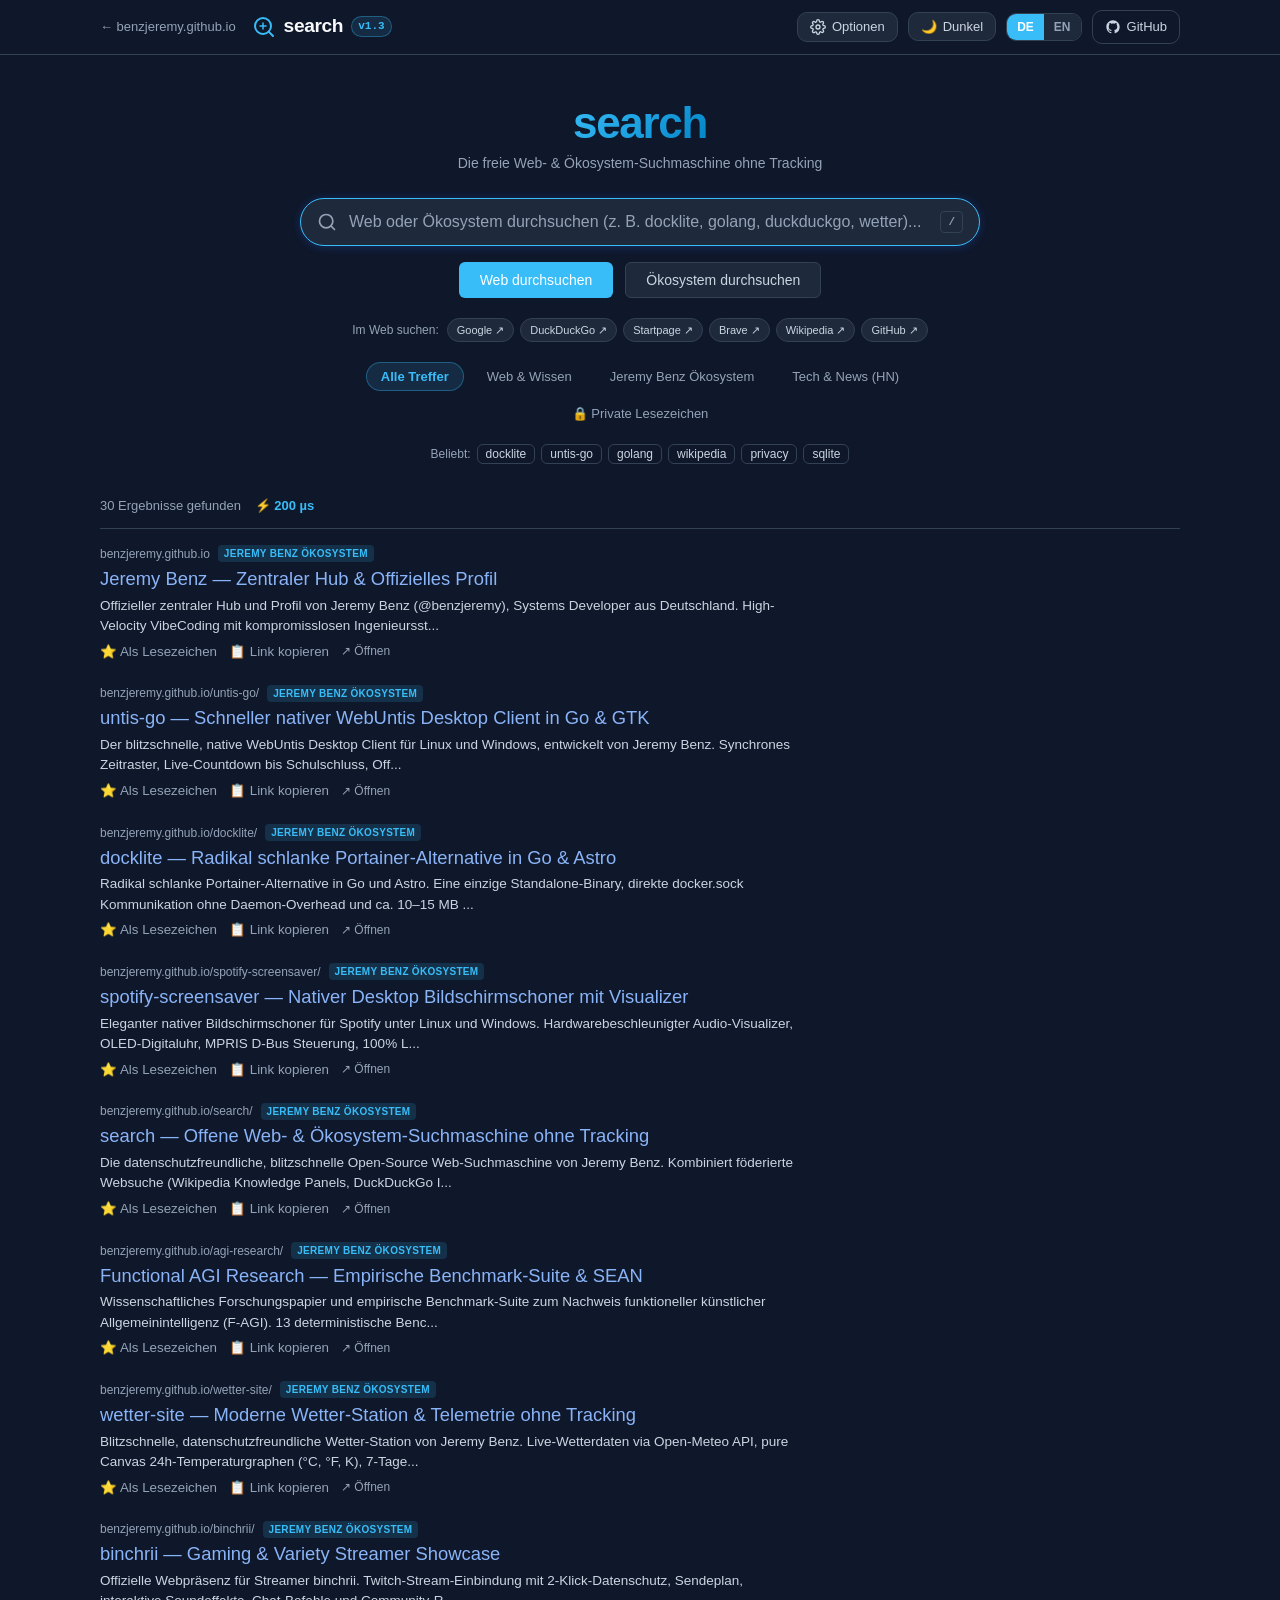
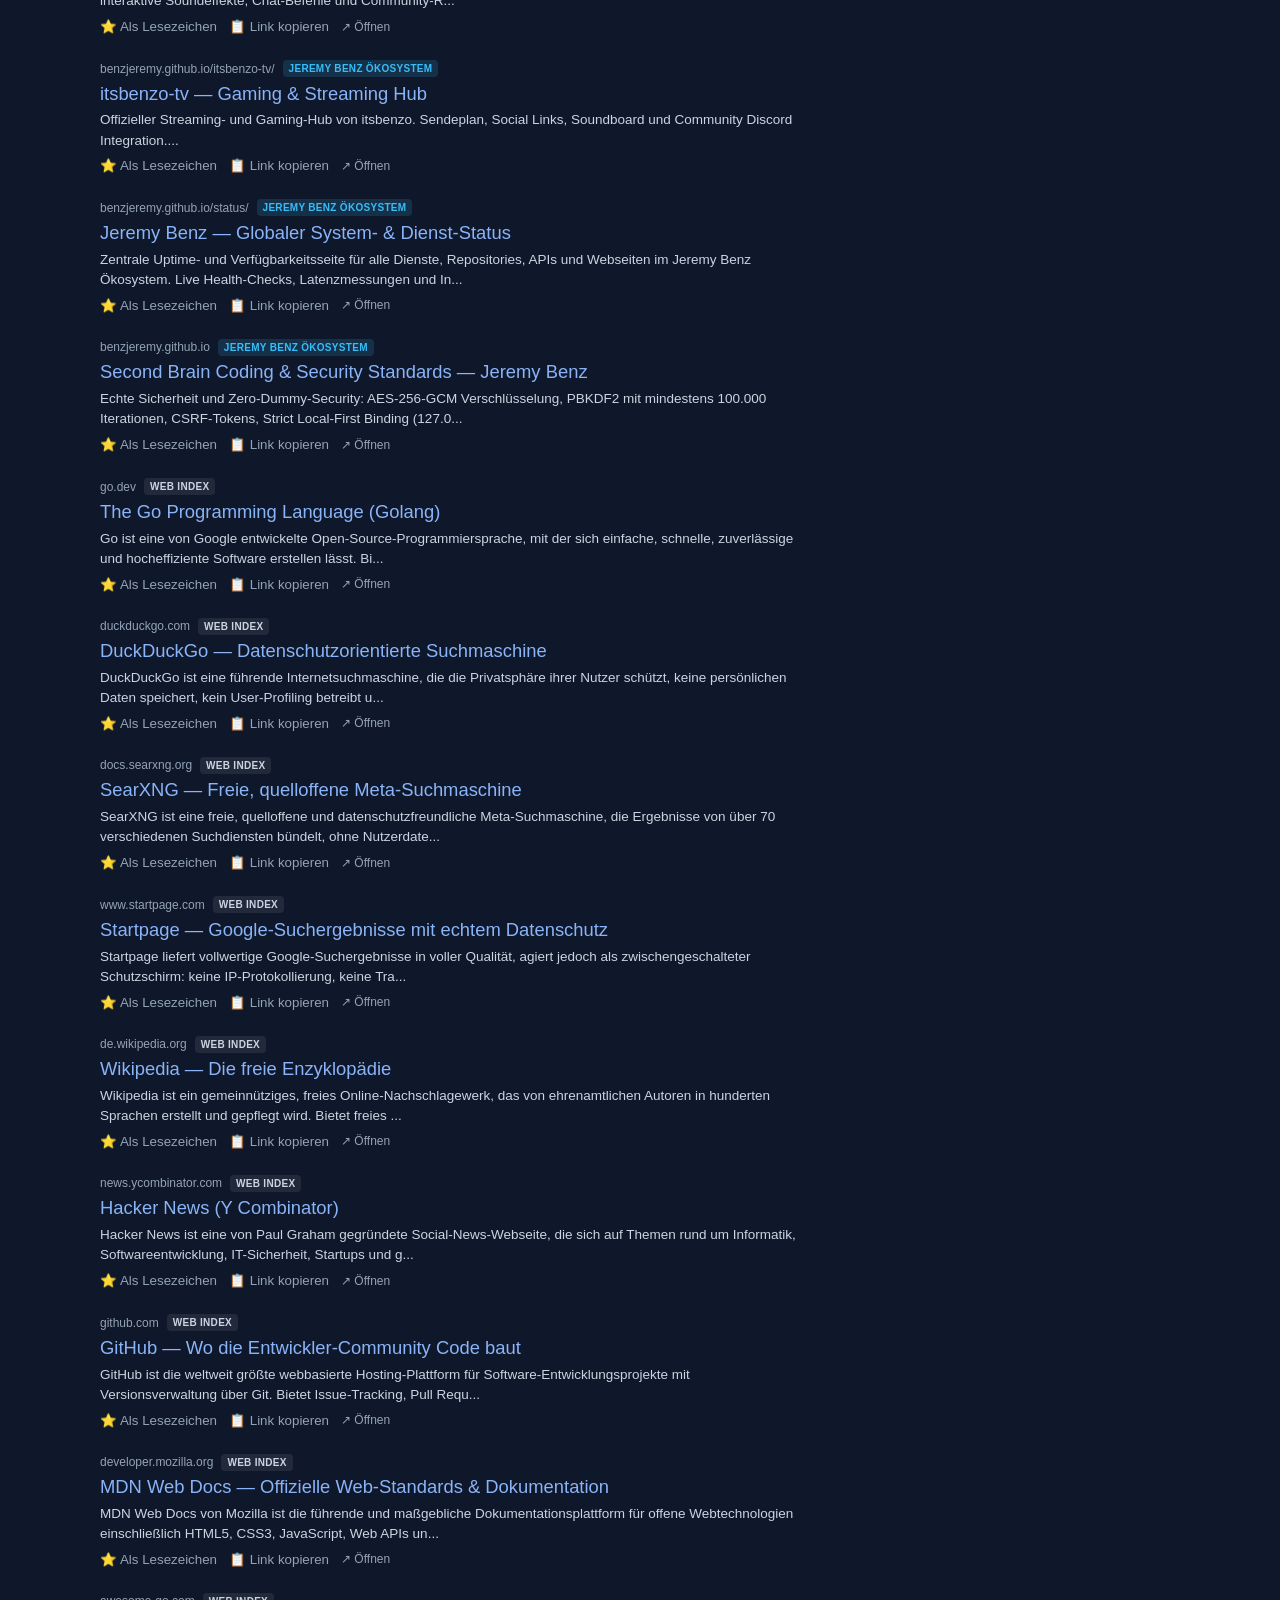
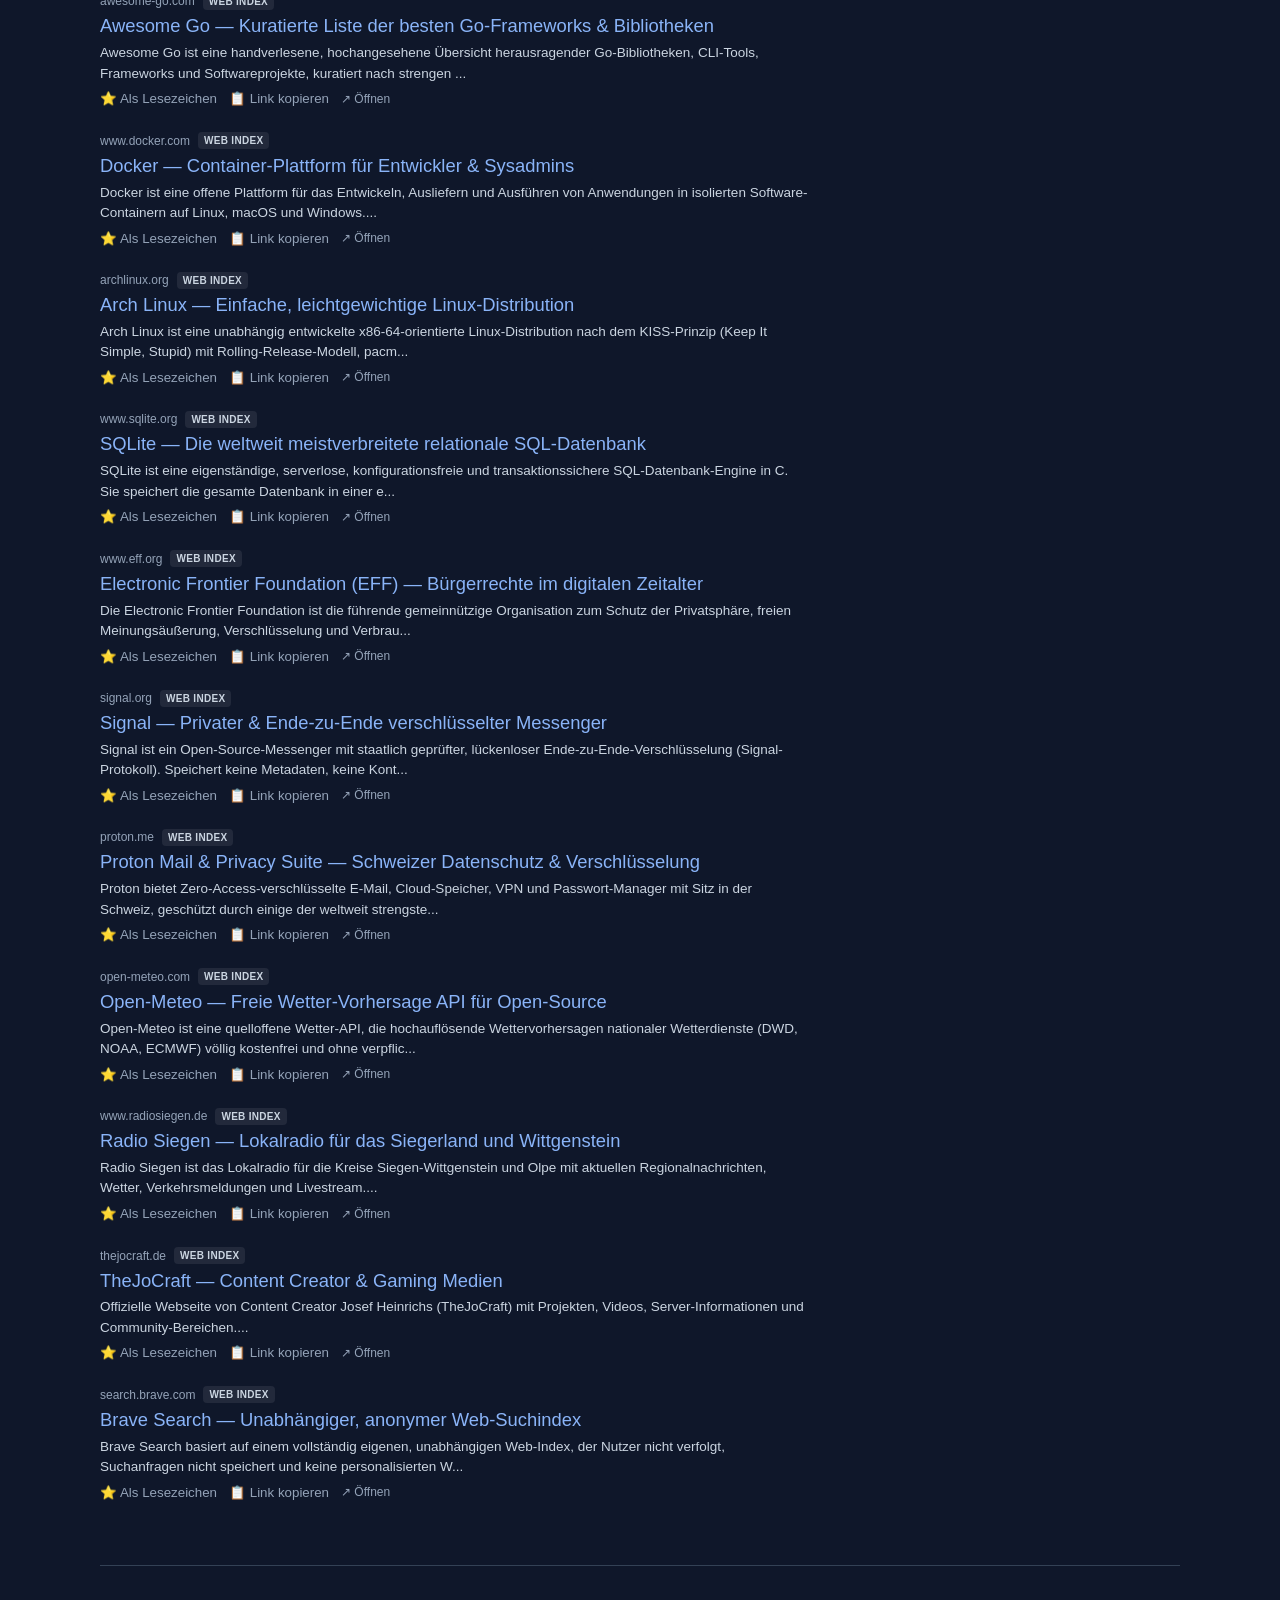
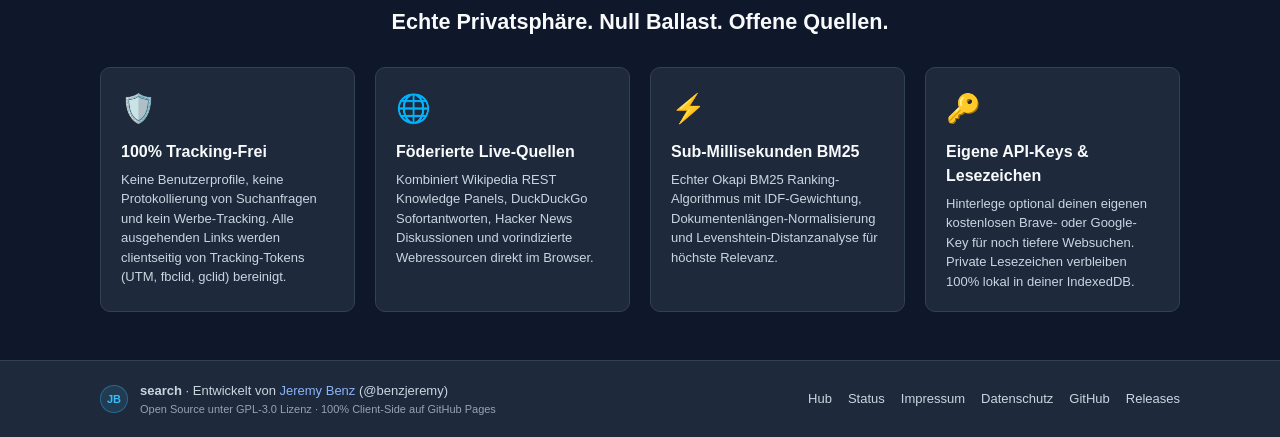
==== commit 7cec2509: "feat(web): update embedded web UI to v1.3 with federated web search, dark mode, and database.json" ====
--- a/internal/web/index.html
+++ b/internal/web/index.html
@@ -1,61 +1,63 @@
 <!DOCTYPE html>
-<html lang="de">
+<html lang="de" data-theme="dark">
 <head>
   <meta charset="UTF-8">
   <meta name="viewport" content="width=device-width, initial-scale=1.0">
-  <title>search — Ultra-Fast, Privacy-First Search Engine in Go</title>
-  <meta name="description" content="search: Die blitzschnelle, datenschutzorientierte Volltext-Suchmaschine in Go von Jeremy Benz. Invertierter Volltext-Index, Okapi BM25 Ranking, Levenshtein Fuzzy-Matching und Zero Telemetry.">
+  <title>search — Offene Web- & Ökosystem-Suchmaschine</title>
+  <meta name="description" content="search: Die blitzschnelle, datenschutzfreundliche Web-Suchmaschine von Jeremy Benz. Föderierte Websuche, Wikipedia Knowledge Cards, Okapi BM25 Ranking, Zero Tracking und IndexedDB Lesezeichentresor.">
   
   <meta property="og:type" content="website">
-  <meta property="og:title" content="search — Ultra-Fast, Privacy-First Search Engine in Go">
-  <meta property="og:description" content="Invertierter Volltext-Index, Okapi BM25 Ranking, Typo-Toleranz und Zero Telemetry. Entwickelt von Jeremy Benz.">
+  <meta property="og:title" content="search — Offene Web- & Ökosystem-Suchmaschine">
+  <meta property="og:description" content="Föderierte Websuche, Wikipedia Knowledge Cards, DuckDuckGo & Hacker News Integration, Okapi BM25 Ranking und 100% Zero Tracking.">
   <meta property="og:url" content="https://benzjeremy.github.io/search/">
   
   <meta name="twitter:card" content="summary">
-  <meta name="twitter:title" content="search — Privacy-First Search Engine in Go">
-  <meta name="twitter:description" content="Invertierter Volltext-Index, BM25 Ranking und REST API. Entwickelt von Jeremy Benz.">
+  <meta name="twitter:title" content="search — Privacy-First Web Search Engine">
+  <meta name="twitter:description" content="Federated web search with Wikipedia knowledge cards, DuckDuckGo answers, BM25 ranking and zero tracking.">
 
   <link rel="icon" type="image/svg+xml" href="favicon.svg">
   <link rel="stylesheet" href="style.css">
 </head>
 <body>
 
-  <!-- Site Navigation -->
+  <!-- Site Header -->
   <header class="site-header">
     <div class="nav-container">
       <div class="nav-left">
-        <a href="https://benzjeremy.github.io/" class="hub-back-link">
+        <a href="https://benzjeremy.github.io/" class="hub-back-link" title="Zurück zum Hauptprofil">
           ← benzjeremy.github.io
         </a>
-        <a href="#" class="brand-link">
-          <svg class="brand-icon" viewBox="0 0 24 24" fill="none" stroke="#38bdf8" stroke-width="2" stroke-linecap="round" stroke-linejoin="round">
+        <a href="#" class="brand-link" id="brand-logo-link">
+          <svg class="brand-icon" viewBox="0 0 24 24" fill="none" stroke="currentColor" stroke-width="2" stroke-linecap="round" stroke-linejoin="round">
             <circle cx="11" cy="11" r="8"></circle>
             <line x1="21" y1="21" x2="16.65" y2="16.65"></line>
-            <line x1="11" y1="8" x2="11" y2="14" stroke="#00f2fe" stroke-width="1.5"></line>
-            <line x1="8" y1="11" x2="14" y2="11" stroke="#00f2fe" stroke-width="1.5"></line>
+            <line x1="11" y1="8" x2="11" y2="14" stroke="currentColor" stroke-width="1.5"></line>
+            <line x1="8" y1="11" x2="14" y2="11" stroke="currentColor" stroke-width="1.5"></line>
           </svg>
           <span class="brand-name">search</span>
-          <span class="brand-ver">v1.0</span>
+          <span class="brand-ver">v1.3</span>
         </a>
       </div>
 
       <button class="mobile-toggle" id="mobile-toggle" aria-label="Menü umschalten" aria-expanded="false">☰</button>
 
       <nav class="main-nav" id="main-nav">
-        <a href="#search">Suche</a>
-        <a href="#features">Features</a>
-        <a href="#architecture">Architektur</a>
-        <a href="#comparison">Vergleich</a>
-        <a href="#api">REST-API</a>
-        <a href="#about">Über das Projekt</a>
-        <a href="https://benzjeremy.github.io/status/" target="_blank" rel="noopener noreferrer">Status</a>
-
-        <div class="lang-switch">
-          <button type="button" class="lang-btn active" onclick="setLang('de')">DE</button>
-          <button type="button" class="lang-btn" onclick="setLang('en')">EN</button>
-        </div>
-
-        <a href="https://github.com/benzjeremy/search" target="_blank" rel="noopener" class="github-nav-btn">
+        <button type="button" class="nav-action-btn" id="btn-open-settings" title="Suchmaschinen-Einstellungen">
+          <svg viewBox="0 0 24 24" width="16" height="16" fill="none" stroke="currentColor" stroke-width="2"><circle cx="12" cy="12" r="3"></circle><path d="M19.4 15a1.65 1.65 0 0 0 .33 1.82l.06.06a2 2 0 0 1 0 2.83 2 2 0 0 1-2.83 0l-.06-.06a1.65 1.65 0 0 0-1.82-.33 1.65 1.65 0 0 0-1 1.51V21a2 2 0 0 1-2 2 2 2 0 0 1-2-2v-.09A1.65 1.65 0 0 0 9 19.4a1.65 1.65 0 0 0-1.82.33l-.06.06a2 2 0 0 1-2.83 0 2 2 0 0 1 0-2.83l.06-.06a1.65 1.65 0 0 0 .33-1.82 1.65 1.65 0 0 0-1.51-1H3a2 2 0 0 1-2-2 2 2 0 0 1 2-2h.09A1.65 1.65 0 0 0 4.6 9a1.65 1.65 0 0 0-.33-1.82l-.06-.06a2 2 0 0 1 0-2.83 2 2 0 0 1 2.83 0l.06.06a1.65 1.65 0 0 0 1.82.33H9a1.65 1.65 0 0 0 1-1.51V3a2 2 0 0 1 2-2 2 2 0 0 1 2 2v.09a1.65 1.65 0 0 0 1 1.51 1.65 1.65 0 0 0 1.82-.33l.06-.06a2 2 0 0 1 2.83 0 2 2 0 0 1 0 2.83l-.06.06a1.65 1.65 0 0 0-.33 1.82V9a1.65 1.65 0 0 0 1.51 1H21a2 2 0 0 1 2 2 2 2 0 0 1-2 2h-.09a1.65 1.65 0 0 0-1.51 1z"></path></svg>
+          <span data-lang-de="Optionen" data-lang-en="Settings">Optionen</span>
+        </button>
+
+        <button type="button" class="nav-action-btn" id="btn-theme-toggle" title="Design umschalten (Hell/Dunkel)">
+          <span id="theme-icon">🌙</span>
+          <span id="theme-label" data-lang-de="Dunkel" data-lang-en="Dark">Dunkel</span>
+        </button>
+
+        <div class="lang-switch" role="group" aria-label="Sprachauswahl">
+          <button type="button" class="lang-btn active" id="lang-de-btn" onclick="setLang('de')">DE</button>
+          <button type="button" class="lang-btn" id="lang-en-btn" onclick="setLang('en')">EN</button>
+        </div>
+
+        <a href="https://github.com/benzjeremy/search" target="_blank" rel="noopener noreferrer" class="github-nav-btn" title="Quellcode auf GitHub">
           <svg viewBox="0 0 24 24" width="16" height="16" fill="currentColor"><path d="M12 2C6.477 2 2 6.484 2 12.017c0 4.425 2.865 8.18 6.839 9.504.5.092.682-.217.682-.483 0-.237-.008-.868-.013-1.703-2.782.605-3.369-1.343-3.369-1.343-.454-1.158-1.11-1.466-1.11-1.466-.908-.62.069-.608.069-.608 1.003.07 1.53 1.032 1.53 1.032.892 1.53 2.341 1.088 2.91.832.092-.647.35-1.088.636-1.338-2.22-.253-4.555-1.113-4.555-4.951 0-1.093.39-1.988 1.029-2.688-.103-.253-.446-1.272.098-2.65 0 0 .84-.27 2.75 1.026A9.564 9.564 0 0112 6.844c.85.004 1.705.115 2.504.337 1.909-1.296 2.747-1.027 2.747-1.027.546 1.379.202 2.398.1 2.651.64.7 1.028 1.595 1.028 2.688 0 3.848-2.339 4.695-4.566 4.943.359.309.678.92.678 1.855 0 1.338-.012 2.419-.012 2.747 0 .268.18.58.688.482A10.019 10.019 0 0022 12.017C22 6.484 17.522 2 12 2z"/></svg>
           <span>GitHub</span>
         </a>
@@ -63,227 +65,363 @@
     </div>
   </header>
 
-  <!-- Hero & Live Search Section -->
-  <section class="hero-section" id="search">
-    <div class="hero-glow"></div>
-    
-    <div class="hero-badges">
-      <span class="hero-badge">⚡ Pure Go BM25 Engine</span>
-      <span class="hero-badge">🔒 Zero Telemetry & Local-First</span>
-      <a href="https://github.com/benzjeremy/search/blob/main/LICENSE" target="_blank" rel="noopener" class="hero-badge">GPL-3.0 Lizenz</a>
-    </div>
-
-    <h1 class="hero-title">
-      Ultra-schnelle Suche.<br>
-      <span class="gradient-text">100% Privacy & Null Ballast.</span>
-    </h1>
-
-    <p class="hero-subtitle">
-      Invertierter Volltext-Index mit Okapi BM25 Ranking, Tippfehler-Toleranz und extrem geringem Speicherbedarf. Durchsuche das gesamte Jeremy Benz Ökosystem in unter 100 Mikrosekunden.
-    </p>
-
-    <!-- Search Box -->
-    <div class="search-box-wrapper">
-      <div class="search-input-group">
-        <svg class="search-icon" viewBox="0 0 24 24" fill="none" stroke="currentColor" stroke-width="2" stroke-linecap="round" stroke-linejoin="round">
-          <circle cx="11" cy="11" r="8"></circle>
-          <line x1="21" y1="21" x2="16.65" y2="16.65"></line>
-        </svg>
-        <input type="text" id="search-input" class="search-input" placeholder="Suchbegriff eingeben (z. B. docklite, untis-go, aes-256, f-agi)..." autofocus autocomplete="off" spellcheck="false">
-        <button type="button" id="search-clear" class="search-clear-btn" title="Suche leeren">✕</button>
-        <div class="shortcut-badge" title="Drücke / oder Strg+K zum Suchen">/</div>
-      </div>
-    </div>
-
-    <!-- Category Filter Pills -->
-    <div class="category-pills">
-      <button type="button" class="category-pill active" data-cat="">Alle Kategorien</button>
-      <button type="button" class="category-pill" data-cat="tools">Go Tools & Systeme</button>
-      <button type="button" class="category-pill" data-cat="research">Forschung & KI</button>
-      <button type="button" class="category-pill" data-cat="security">Sicherheit & Standards</button>
-      <button type="button" class="category-pill" data-cat="showcases">Web & Showcases</button>
-    </div>
-
-    <!-- Quick Query Suggestions -->
-    <div class="quick-queries">
-      <span>Beliebte Suchen:</span>
-      <button type="button" class="quick-query-btn" data-q="docklite">docklite</button>
-      <button type="button" class="quick-query-btn" data-q="untis-go">untis-go</button>
-      <button type="button" class="quick-query-btn" data-q="spotify">spotify</button>
-      <button type="button" class="quick-query-btn" data-q="aes-256">aes-256</button>
-      <button type="button" class="quick-query-btn" data-q="f-agi">f-agi</button>
-      <button type="button" class="quick-query-btn" data-q="wetter">wetter</button>
-    </div>
-
-    <!-- Live Search Results Meta -->
-    <div class="results-meta-bar">
-      <span id="results-count">Lade Index...</span>
-      <span class="results-latency" id="results-latency">⚡ 0.00 ms</span>
-    </div>
-
-    <!-- Results Feed -->
-    <div class="results-container" id="search-results">
-      <!-- Injected via app.js -->
-    </div>
-  </section>
-
-  <!-- Features Section -->
-  <section class="section" id="features">
-    <div class="section-container">
-      <div class="section-header">
-        <h2 class="section-title">Ingenieursmerkmale</h2>
-        <p class="section-desc">Entwickelt nach den kompromisslosen Second-Brain-Standards von Jeremy Benz: pure Performance, echte Sicherheit und null unnötiger Overhead.</p>
-      </div>
-
-      <div class="features-grid">
-        <div class="feature-card">
-          <div class="card-icon">🎯</div>
-          <h3>Okapi BM25 Ranking</h3>
-          <p>Mathematisch präzise Relevanzbewertung mit dynamischer IDF-Dämpfung, Dokumentenlängen-Normalisierung und gezieltem Boosting für Titel und Schlagwörter.</p>
-        </div>
-
-        <div class="feature-card">
-          <div class="card-icon">⚡</div>
-          <h3>Unter 100 µs Latenz</h3>
-          <p>Extrem speichereffizienter invertierter Index in Go. Suchanfragen werden typischerweise im zweistelligen Mikrosekundenbereich beantwortet.</p>
-        </div>
-
-        <div class="feature-card">
-          <div class="card-icon">🔤</div>
-          <h3>Fuzzy Matching & Typo-Toleranz</h3>
-          <p>Tippfehler werden dank optimierter Levenshtein-Distanzanalyse automatisch kompensiert, selbst wenn der Nutzer sich um 1–2 Zeichen vertippt.</p>
-        </div>
-
-        <div class="feature-card">
-          <div class="card-icon">🛡️</div>
-          <h3>Zero Dummy Security</h3>
-          <p>Strikte Bindung an 127.0.0.1, integrierter DNS-Rebinding-Schutz gegen bösartige Webseiten und kryptografische 256-Bit API-Tokens.</p>
-        </div>
-
-        <div class="feature-card">
-          <div class="card-icon">📂</div>
-          <h3>Lokaler Dateisystem-Crawler</h3>
-          <p>Indiziert rekursiv Markdown-Archive, Go-Quellcodedateien und Dokumente mit einstellbaren Ignore-Regeln (ignoriert .git, node_modules und Binaries).</p>
-        </div>
-
-        <div class="feature-card">
-          <div class="card-icon">🌐</div>
-          <h3>Dualer CLI- & Server-Modus</h3>
-          <p>Nutzbar als sofortige Kommandozeilenabfrage (<code>search -query="..."</code>) oder als hochperformanter lokaler HTTP-Daemon mit REST-API.</p>
-        </div>
-      </div>
-    </div>
-  </section>
-
-  <!-- Comparison Section -->
-  <section class="section" id="comparison">
-    <div class="section-container">
-      <div class="section-header">
-        <h2 class="section-title">Architektur-Vergleich</h2>
-        <p class="section-desc">Warum wir keine 2 GB Java-Dämonen oder Node-Cluster brauchen, um Dokumente und Code blitzschnell zu durchsuchen.</p>
-      </div>
-
-      <div class="table-wrapper">
-        <table class="comparison-table">
-          <thead>
-            <tr>
-              <th>Suchmaschine</th>
-              <th>Sprache</th>
-              <th>RAM-Verbrauch</th>
-              <th>Startzeit</th>
-              <th>Ranking-Algorithmus</th>
-              <th>Local-First & Telemetrie</th>
-            </tr>
-          </thead>
-          <tbody>
-            <tr class="highlight-row">
-              <td><strong>search (Jeremy Benz)</strong></td>
-              <td>Go (Pure)</td>
-              <td><span class="tag-badge-green">&lt; 10 MB</span></td>
-              <td><span class="tag-badge-green">&lt; 5 ms</span></td>
-              <td>Okapi BM25 + Levenshtein</td>
-              <td><span class="tag-badge-green">100% Local-First / Zero Telemetrie</span></td>
-            </tr>
-            <tr>
-              <td>Elasticsearch</td>
-              <td>Java</td>
-              <td><span class="tag-badge-red">~2000 MB</span></td>
-              <td><span class="tag-badge-red">~15–30 s</span></td>
-              <td>BM25 (Lucene)</td>
-              <td>Schwerer Daemon / Telemetrie</td>
-            </tr>
-            <tr>
-              <td>Meilisearch</td>
-              <td>Rust</td>
-              <td>~150–300 MB</td>
-              <td>~1–2 s</td>
-              <td>Typo-first Buckets</td>
-              <td>Opt-out Telemetrie</td>
-            </tr>
-            <tr>
-              <td>Ripgrep</td>
-              <td>Rust (CLI only)</td>
-              <td>~5 MB</td>
-              <td>~2 ms</td>
-              <td>Regex (Kein BM25 Ranking)</td>
-              <td>Nur CLI, kein API-Server</td>
-            </tr>
-          </tbody>
-        </table>
-      </div>
-    </div>
-  </section>
-
-  <!-- REST API Documentation Section -->
-  <section class="section" id="api">
-    <div class="section-container">
-      <div class="section-header">
-        <h2 class="section-title">REST-API Schnittstelle</h2>
-        <p class="section-desc">Binde <code>search</code> direkt in eigene Scripts, Raycast-Workflows oder Desktop-Clients ein.</p>
-      </div>
-
-      <div class="features-grid">
-        <div class="feature-card">
-          <h3>1. Suche durchführen</h3>
-          <p>Gibt Treffer inklusive BM25-Scores und hervorgehobener Textausschnitte zurück.</p>
-          <div class="code-box">
-            <button class="copy-cmd-btn" data-copy-target="curl-search">Kopieren</button>
-            <pre id="curl-search">curl "http://127.0.0.1:8080/api/search?q=untis&limit=5"</pre>
-          </div>
-        </div>
-
-        <div class="feature-card">
-          <h3>2. Neues Dokument indizieren</h3>
-          <p>Geschützt mit kryptografischem 256-Bit Bearer-Token.</p>
-          <div class="code-box">
-            <button class="copy-cmd-btn" data-copy-target="curl-index">Kopieren</button>
-            <pre id="curl-index">curl -X POST "http://127.0.0.1:8080/api/index" \
-  -H "Authorization: Bearer &lt;TOKEN&gt;" \
-  -H "Content-Type: application/json" \
-  -d '{"id":"custom-1","title":"Mein Tool","content":"Beschreibung..."}'</pre>
-          </div>
-        </div>
-      </div>
-    </div>
-  </section>
-
-  <!-- Footer -->
-  <footer class="site-footer" id="about">
+  <!-- Hero & Primary Search Engine -->
+  <main class="main-content">
+    <section class="search-hero">
+      <div class="hero-brand">
+        <h1 class="brand-title">
+          <span class="brand-logo-text">search</span>
+        </h1>
+        <p class="brand-subtitle" data-lang-de="Die freie Web- &amp; Ökosystem-Suchmaschine ohne Tracking" data-lang-en="The open web &amp; ecosystem search engine without tracking">
+          Die freie Web- &amp; Ökosystem-Suchmaschine ohne Tracking
+        </p>
+      </div>
+
+      <!-- Search Input Container -->
+      <div class="search-container">
+        <form id="search-form" role="search" onsubmit="return false;">
+          <div class="search-bar">
+            <svg class="search-bar-icon" viewBox="0 0 24 24" fill="none" stroke="currentColor" stroke-width="2" stroke-linecap="round" stroke-linejoin="round">
+              <circle cx="11" cy="11" r="8"></circle>
+              <line x1="21" y1="21" x2="16.65" y2="16.65"></line>
+            </svg>
+            <input 
+              type="text" 
+              id="search-input" 
+              class="search-input" 
+              placeholder="Web oder Ökosystem durchsuchen (z. B. docklite, golang, duckduckgo, wetter)..."
+              data-placeholder-de="Web oder Ökosystem durchsuchen (z. B. docklite, golang, duckduckgo, wetter)..."
+              data-placeholder-en="Search web or ecosystem (e.g. docklite, golang, duckduckgo, weather)..."
+              autofocus 
+              autocomplete="off" 
+              spellcheck="false"
+              aria-label="Suchanfrage"
+            >
+            <button type="button" id="search-clear" class="search-clear-btn" title="Eingabe leeren" style="display:none;">✕</button>
+            <div class="search-shortcut" title="Drücke / zum Suchen">/</div>
+          </div>
+        </form>
+
+        <!-- Autocomplete Suggestions Dropdown -->
+        <div class="suggestions-dropdown" id="suggestions-dropdown" style="display:none;"></div>
+      </div>
+
+      <!-- Primary Action Buttons -->
+      <div class="search-buttons">
+        <button type="button" id="btn-search-web" class="btn-search-primary" data-lang-de="Web durchsuchen" data-lang-en="Search the Web">
+          Web durchsuchen
+        </button>
+        <button type="button" id="btn-search-lucky" class="btn-search-secondary" data-lang-de="Ökosystem durchsuchen" data-lang-en="Search Ecosystem">
+          Ökosystem durchsuchen
+        </button>
+      </div>
+
+      <!-- 1-Click External Web Fallbacks -->
+      <div class="web-fallbacks">
+        <span class="fallbacks-label" data-lang-de="Im Web suchen:" data-lang-en="Search directly on:">Im Web suchen:</span>
+        <div class="fallback-chips">
+          <a href="#" class="fallback-chip" data-engine="google" target="_blank" rel="noopener noreferrer" title="Auf Google suchen">Google ↗</a>
+          <a href="#" class="fallback-chip" data-engine="duckduckgo" target="_blank" rel="noopener noreferrer" title="Auf DuckDuckGo suchen">DuckDuckGo ↗</a>
+          <a href="#" class="fallback-chip" data-engine="startpage" target="_blank" rel="noopener noreferrer" title="Auf Startpage suchen">Startpage ↗</a>
+          <a href="#" class="fallback-chip" data-engine="brave" target="_blank" rel="noopener noreferrer" title="Auf Brave Search suchen">Brave ↗</a>
+          <a href="#" class="fallback-chip" data-engine="wikipedia" target="_blank" rel="noopener noreferrer" title="Auf Wikipedia suchen">Wikipedia ↗</a>
+          <a href="#" class="fallback-chip" data-engine="github" target="_blank" rel="noopener noreferrer" title="Auf GitHub suchen">GitHub ↗</a>
+        </div>
+      </div>
+
+      <!-- Search Category & Scope Tabs -->
+      <div class="category-tabs" role="tablist">
+        <button type="button" class="category-tab active" data-tab="all" role="tab" aria-selected="true" data-lang-de="Alle Treffer" data-lang-en="All Results">
+          Alle Treffer
+        </button>
+        <button type="button" class="category-tab" data-tab="web" role="tab" aria-selected="false" data-lang-de="Web &amp; Wissen" data-lang-en="Web &amp; Knowledge">
+          Web &amp; Wissen
+        </button>
+        <button type="button" class="category-tab" data-tab="ecosystem" role="tab" aria-selected="false" data-lang-de="Jeremy Benz Ökosystem" data-lang-en="Jeremy Benz Ecosystem">
+          Jeremy Benz Ökosystem
+        </button>
+        <button type="button" class="category-tab" data-tab="news" role="tab" aria-selected="false" data-lang-de="Tech &amp; News (HN)" data-lang-en="Tech &amp; News (HN)">
+          Tech &amp; News (HN)
+        </button>
+        <button type="button" class="category-tab" data-tab="bookmarks" role="tab" aria-selected="false" data-lang-de="🔒 Private Lesezeichen" data-lang-en="🔒 Private Bookmarks">
+          🔒 Private Lesezeichen
+        </button>
+      </div>
+
+      <!-- Quick query tags -->
+      <div class="quick-tags">
+        <span class="quick-tags-label" data-lang-de="Beliebt:" data-lang-en="Trending:">Beliebt:</span>
+        <button type="button" class="quick-tag-btn" data-q="docklite">docklite</button>
+        <button type="button" class="quick-tag-btn" data-q="untis-go">untis-go</button>
+        <button type="button" class="quick-tag-btn" data-q="golang">golang</button>
+        <button type="button" class="quick-tag-btn" data-q="wikipedia">wikipedia</button>
+        <button type="button" class="quick-tag-btn" data-q="privacy">privacy</button>
+        <button type="button" class="quick-tag-btn" data-q="sqlite">sqlite</button>
+      </div>
+    </section>
+
+    <!-- Results Section -->
+    <section class="results-wrapper" id="results-wrapper">
+      <!-- Status & Latency Bar -->
+      <div class="results-status-bar">
+        <div class="status-left">
+          <span id="results-count" data-lang-de="Lade Suchindex..." data-lang-en="Loading search index...">Lade Suchindex...</span>
+          <span class="status-latency" id="results-latency">⚡ 0.00 ms</span>
+        </div>
+        <div class="status-right" id="private-actions-bar" style="display:none;">
+          <button type="button" id="btn-add-bookmark" class="btn-sm-action" data-lang-de="＋ Lesezeichen hinzufügen" data-lang-en="＋ Add Bookmark">
+            ＋ Lesezeichen hinzufügen
+          </button>
+          <button type="button" id="btn-sync-bookmarks" class="btn-sm-action" data-lang-de="💾 Backup (JSON)" data-lang-en="💾 Backup (JSON)">
+            💾 Backup (JSON)
+          </button>
+        </div>
+      </div>
+
+      <!-- Two-Column Results Grid: Left = Web/Ecosystem Hits, Right = Knowledge Card -->
+      <div class="results-layout">
+        <div class="results-main" id="search-results">
+          <!-- Injected via app.js -->
+        </div>
+
+        <aside class="results-sidebar" id="knowledge-sidebar" style="display:none;">
+          <div class="knowledge-card" id="knowledge-card">
+            <!-- Injected via app.js -->
+          </div>
+        </aside>
+      </div>
+    </section>
+
+    <!-- Engineering & Privacy Philosophy Section -->
+    <section class="info-section">
+      <div class="info-container">
+        <h2 class="info-heading" data-lang-de="Echte Privatsphäre. Null Ballast. Offene Quellen." data-lang-en="Genuine Privacy. Zero Bloat. Open Sources.">
+          Echte Privatsphäre. Null Ballast. Offene Quellen.
+        </h2>
+        <div class="info-grid">
+          <div class="info-card">
+            <div class="info-card-icon">🛡️</div>
+            <h3 data-lang-de="100% Tracking-Frei" data-lang-en="100% Tracking-Free">100% Tracking-Frei</h3>
+            <p data-lang-de="Keine Benutzerprofile, keine Protokollierung von Suchanfragen und kein Werbe-Tracking. Alle ausgehenden Links werden clientseitig von Tracking-Tokens (UTM, fbclid, gclid) bereinigt." data-lang-en="Zero user profiling, zero query logging, and zero ad tracking. All outgoing links are sanitized client-side from tracking tokens (UTM, fbclid, gclid).">
+              Keine Benutzerprofile, keine Protokollierung von Suchanfragen und kein Werbe-Tracking. Alle ausgehenden Links werden clientseitig von Tracking-Tokens (UTM, fbclid, gclid) bereinigt.
+            </p>
+          </div>
+
+          <div class="info-card">
+            <div class="info-card-icon">🌐</div>
+            <h3 data-lang-de="Föderierte Live-Quellen" data-lang-en="Federated Live Sources">Föderierte Live-Quellen</h3>
+            <p data-lang-de="Kombiniert Wikipedia REST Knowledge Panels, DuckDuckGo Sofortantworten, Hacker News Diskussionen und vorindizierte Webressourcen direkt im Browser." data-lang-en="Combines Wikipedia REST knowledge panels, DuckDuckGo instant answers, Hacker News discussions, and pre-indexed web resources directly inside your browser.">
+              Kombiniert Wikipedia REST Knowledge Panels, DuckDuckGo Sofortantworten, Hacker News Diskussionen und vorindizierte Webressourcen direkt im Browser.
+            </p>
+          </div>
+
+          <div class="info-card">
+            <div class="info-card-icon">⚡</div>
+            <h3 data-lang-de="Sub-Millisekunden BM25" data-lang-en="Sub-Millisecond BM25">Sub-Millisekunden BM25</h3>
+            <p data-lang-de="Echter Okapi BM25 Ranking-Algorithmus mit IDF-Gewichtung, Dokumentenlängen-Normalisierung und Levenshtein-Distanzanalyse für höchste Relevanz." data-lang-en="Authentic Okapi BM25 ranking algorithm with IDF scoring, document length normalization, and Levenshtein typo compensation for pinpoint precision.">
+              Echter Okapi BM25 Ranking-Algorithmus mit IDF-Gewichtung, Dokumentenlängen-Normalisierung und Levenshtein-Distanzanalyse für höchste Relevanz.
+            </p>
+          </div>
+
+          <div class="info-card">
+            <div class="info-card-icon">🔑</div>
+            <h3 data-lang-de="Eigene API-Keys &amp; Lesezeichen" data-lang-en="Custom API Keys &amp; Bookmarks">Eigene API-Keys &amp; Lesezeichen</h3>
+            <p data-lang-de="Hinterlege optional deinen eigenen kostenlosen Brave- oder Google-Key für noch tiefere Websuchen. Private Lesezeichen verbleiben 100% lokal in deiner IndexedDB." data-lang-en="Optionally plug in your own free Brave or Google search key for deeper web queries. Private bookmarks stay 100% locally in your IndexedDB.">
+              Hinterlege optional deinen eigenen kostenlosen Brave- oder Google-Key für noch tiefere Websuchen. Private Lesezeichen verbleiben 100% lokal in deiner IndexedDB.
+            </p>
+          </div>
+        </div>
+      </div>
+    </section>
+  </main>
+
+  <!-- Site Footer -->
+  <footer class="site-footer">
     <div class="footer-container">
       <div class="footer-left">
-        <div class="brand-avatar" style="width:28px; height:28px; border-radius:50%; background:var(--bg-card); border:1px solid var(--accent-primary); display:flex; align-items:center; justify-content:center; font-weight:800; font-size:11px; color:var(--accent-primary);">JB</div>
-        <span><strong>search</strong> · Entwickelt von <a href="https://github.com/benzjeremy" target="_blank" rel="noopener" style="color:var(--text-primary); text-decoration:none; font-weight:600;">Jeremy Benz</a> (@benzjeremy) · Open Source unter GPL-3.0</span>
+        <div class="footer-avatar">JB</div>
+        <div>
+          <span><strong>search</strong> · <span data-lang-de="Entwickelt von" data-lang-en="Developed by">Entwickelt von</span> <a href="https://github.com/benzjeremy" target="_blank" rel="noopener noreferrer">Jeremy Benz</a> (@benzjeremy)</span>
+          <div class="footer-meta" data-lang-de="Open Source unter GPL-3.0 Lizenz · 100% Client-Side auf GitHub Pages" data-lang-en="Open Source under GPL-3.0 License · 100% Client-Side on GitHub Pages">
+            Open Source unter GPL-3.0 Lizenz · 100% Client-Side auf GitHub Pages
+          </div>
+        </div>
       </div>
       <div class="footer-links">
-        <a href="https://benzjeremy.github.io/">Hub</a>
-        <a href="https://benzjeremy.github.io/impressum.html">Impressum</a>
-        <a href="https://benzjeremy.github.io/datenschutz.html">Datenschutz</a>
-        <a href="https://github.com/benzjeremy/search" target="_blank" rel="noopener">GitHub</a>
-        <a href="https://github.com/benzjeremy/search/releases" target="_blank" rel="noopener">Releases</a>
-        <a href="mailto:benzjeremy@pm.me">Kontakt</a>
+        <a href="https://benzjeremy.github.io/" data-lang-de="Hub" data-lang-en="Hub">Hub</a>
+        <a href="https://benzjeremy.github.io/status/" target="_blank" rel="noopener noreferrer" data-lang-de="Status" data-lang-en="Status">Status</a>
+        <a href="https://benzjeremy.github.io/impressum.html" data-lang-de="Impressum" data-lang-en="Legal Notice">Impressum</a>
+        <a href="https://benzjeremy.github.io/datenschutz.html" data-lang-de="Datenschutz" data-lang-en="Privacy Policy">Datenschutz</a>
+        <a href="https://github.com/benzjeremy/search" target="_blank" rel="noopener noreferrer">GitHub</a>
+        <a href="https://github.com/benzjeremy/search/releases" target="_blank" rel="noopener noreferrer" data-lang-de="Releases" data-lang-en="Releases">Releases</a>
       </div>
     </div>
   </footer>
+
+  <!-- Settings Modal (Web Sources, API Keys, Appearance) -->
+  <div class="modal-overlay" id="settings-modal" role="dialog" aria-modal="true" aria-labelledby="settings-modal-title">
+    <div class="modal-dialog">
+      <div class="modal-header">
+        <h3 class="modal-title" id="settings-modal-title" data-lang-de="⚙️ Suchmaschinen-Einstellungen" data-lang-en="⚙️ Search Engine Settings">
+          ⚙️ Suchmaschinen-Einstellungen
+        </h3>
+        <button type="button" class="modal-close-btn" id="settings-modal-close" aria-label="Schließen">✕</button>
+      </div>
+
+      <div class="modal-body">
+        <!-- Appearance & Language -->
+        <div class="settings-group">
+          <h4 class="settings-group-title" data-lang-de="Darstellung &amp; Sprache" data-lang-en="Appearance &amp; Language">Darstellung &amp; Sprache</h4>
+          <div class="settings-row">
+            <label for="setting-theme" data-lang-de="Farbschema" data-lang-en="Theme">Farbschema</label>
+            <select id="setting-theme" class="form-select">
+              <option value="dark" data-lang-de="Dunkel (Dark Mode)" data-lang-en="Dark Mode">Dunkel (Dark Mode)</option>
+              <option value="light" data-lang-de="Hell (Light Mode)" data-lang-en="Light Mode">Hell (Light Mode)</option>
+              <option value="auto" data-lang-de="Systemstandard" data-lang-en="System Default">Systemstandard</option>
+            </select>
+          </div>
+          <div class="settings-row">
+            <label for="setting-lang" data-lang-de="Sprache" data-lang-en="Language">Sprache</label>
+            <select id="setting-lang" class="form-select">
+              <option value="de">Deutsch (DE)</option>
+              <option value="en">English (EN)</option>
+            </select>
+          </div>
+        </div>
+
+        <!-- Real Web Search Providers -->
+        <div class="settings-group">
+          <h4 class="settings-group-title" data-lang-de="Aktive Web-Suchquellen" data-lang-en="Active Web Search Sources">Aktive Web-Suchquellen</h4>
+          <label class="checkbox-row">
+            <input type="checkbox" id="setting-src-wiki" checked>
+            <div>
+              <strong data-lang-de="Wikipedia Knowledge Cards" data-lang-en="Wikipedia Knowledge Cards">Wikipedia Knowledge Cards</strong>
+              <div class="setting-desc" data-lang-de="Direkte Zusammenfassungen, Bilder und Artikel-Links via Wikipedia REST API." data-lang-en="Instant summaries, images and article links via Wikipedia REST API.">
+                Direkte Zusammenfassungen, Bilder und Artikel-Links via Wikipedia REST API.
+              </div>
+            </div>
+          </label>
+          <label class="checkbox-row">
+            <input type="checkbox" id="setting-src-ddg" checked>
+            <div>
+              <strong data-lang-de="DuckDuckGo Instant Answers &amp; Topics" data-lang-en="DuckDuckGo Instant Answers &amp; Topics">DuckDuckGo Instant Answers &amp; Topics</strong>
+              <div class="setting-desc" data-lang-de="Offizielle Webseiten-Links, Definitionen und verwandte Weblinks." data-lang-en="Official website links, instant definitions, and related topics.">
+                Offizielle Webseiten-Links, Definitionen und verwandte Weblinks.
+              </div>
+            </div>
+          </label>
+          <label class="checkbox-row">
+            <input type="checkbox" id="setting-src-hn" checked>
+            <div>
+              <strong data-lang-de="Hacker News Tech &amp; Developer Index" data-lang-en="Hacker News Tech &amp; Developer Index">Hacker News Tech &amp; Developer Index</strong>
+              <div class="setting-desc" data-lang-de="Aktuelle Tech-Artikel, Open-Source Software und Diskussionen." data-lang-en="Top developer articles, open-source software, and discussions.">
+                Aktuelle Tech-Artikel, Open-Source Software und Diskussionen.
+              </div>
+            </div>
+          </label>
+        </div>
+
+        <!-- Optional Free API Keys for deeper web queries -->
+        <div class="settings-group">
+          <h4 class="settings-group-title" data-lang-de="Eigene API-Schlüssel (Optional &amp; 100% Lokal)" data-lang-en="Custom API Keys (Optional &amp; 100% Local)">Eigene API-Schlüssel (Optional &amp; 100% Lokal)</h4>
+          <p class="setting-desc" style="margin-bottom: 12px;" data-lang-de="Kein Login erforderlich. Keys werden ausschließlich in deinem Browser (localStorage) gespeichert und niemals an Fremdserver übertragen." data-lang-en="No login required. Keys are stored strictly inside your browser (localStorage) and never transmitted to third parties.">
+            Kein Login erforderlich. Keys werden ausschließlich in deinem Browser (localStorage) gespeichert und niemals an Fremdserver übertragen.
+          </p>
+
+          <div class="form-group">
+            <label class="form-label" for="setting-brave-key">
+              <span data-lang-de="Brave Search API Key (2.000 kostenlose Anfragen/Monat)" data-lang-en="Brave Search API Key (2,000 free queries/month)">Brave Search API Key (2.000 kostenlose Anfragen/Monat)</span>
+              <a href="https://brave.com/search/api/" target="_blank" rel="noopener noreferrer" style="font-size:12px; margin-left:6px; color:var(--accent-primary);">Gratis Key holen ↗</a>
+            </label>
+            <input type="password" id="setting-brave-key" class="form-input" placeholder="BSA...">
+          </div>
+
+          <div class="form-group">
+            <label class="form-label" for="setting-searxng-url">
+              <span data-lang-de="Eigene SearXNG Instance URL" data-lang-en="Custom SearXNG Instance URL">Eigene SearXNG Instance URL</span>
+              <span style="font-size:12px; color:var(--text-muted);">(z. B. https://searx.be)</span>
+            </label>
+            <input type="url" id="setting-searxng-url" class="form-input" placeholder="https://searx.be">
+          </div>
+        </div>
+
+        <!-- Privacy Protections -->
+        <div class="settings-group">
+          <h4 class="settings-group-title" data-lang-de="Datenschutz &amp; URL-Sanitizer" data-lang-en="Privacy &amp; URL Sanitizer">Datenschutz &amp; URL-Sanitizer</h4>
+          <label class="checkbox-row">
+            <input type="checkbox" id="setting-strip-tracking" checked>
+            <div>
+              <strong data-lang-de="Tracking-Parameter automatisch aus Links entfernen" data-lang-en="Strip tracking parameters from URLs automatically">Tracking-Parameter automatisch aus Links entfernen</strong>
+              <div class="setting-desc" data-lang-de="Entfernt utm_source, utm_campaign, fbclid, gclid und Referral-Tags vor dem Öffnen." data-lang-en="Removes utm_source, utm_campaign, fbclid, gclid and referral tags before opening.">
+                Entfernt utm_source, utm_campaign, fbclid, gclid und Referral-Tags vor dem Öffnen.
+              </div>
+            </div>
+          </label>
+        </div>
+      </div>
+
+      <div class="modal-footer">
+        <button type="button" class="btn-cancel" id="settings-cancel-btn" data-lang-de="Schließen" data-lang-en="Close">Schließen</button>
+        <button type="button" class="btn-primary-modal" id="settings-save-btn" data-lang-de="Einstellungen speichern" data-lang-en="Save Settings">Einstellungen speichern</button>
+      </div>
+    </div>
+  </div>
+
+  <!-- Add Bookmark Modal -->
+  <div class="modal-overlay" id="bm-modal" role="dialog" aria-modal="true" aria-labelledby="bm-modal-title">
+    <div class="modal-dialog">
+      <div class="modal-header">
+        <h3 class="modal-title" id="bm-modal-title" data-lang-de="🔒 Privates Lesezeichen hinzufügen" data-lang-en="🔒 Add Private Bookmark">🔒 Privates Lesezeichen hinzufügen</h3>
+        <button type="button" class="modal-close-btn" id="bm-modal-close" aria-label="Schließen">✕</button>
+      </div>
+      <form id="bm-form">
+        <div class="modal-body">
+          <div class="form-group">
+            <label class="form-label" for="bm-title" data-lang-de="Titel" data-lang-en="Title">Titel</label>
+            <input type="text" id="bm-title" class="form-input" placeholder="z. B. Mein Notizen-Sheet" required>
+          </div>
+          <div class="form-group">
+            <label class="form-label" for="bm-url">URL</label>
+            <input type="url" id="bm-url" class="form-input" placeholder="https://..." required>
+          </div>
+          <div class="form-group">
+            <label class="form-label" for="bm-tags" data-lang-de="Schlagwörter (kommagetrennt)" data-lang-en="Tags (comma-separated)">Schlagwörter (kommagetrennt)</label>
+            <input type="text" id="bm-tags" class="form-input" placeholder="arbeit, dev, privat, docs">
+          </div>
+          <div class="form-group">
+            <label class="form-label" for="bm-notes" data-lang-de="Notizen / Stichworte" data-lang-en="Notes / Keywords">Notizen / Stichworte</label>
+            <textarea id="bm-notes" class="form-textarea" rows="3" placeholder="Persönliche Notizen zur Volltextsuche..."></textarea>
+          </div>
+        </div>
+        <div class="modal-footer">
+          <button type="button" class="btn-cancel" id="bm-cancel-btn" data-lang-de="Abbrechen" data-lang-en="Cancel">Abbrechen</button>
+          <button type="submit" class="btn-primary-modal" data-lang-de="Lesezeichen sichern" data-lang-en="Save Bookmark">Lesezeichen sichern</button>
+        </div>
+      </form>
+    </div>
+  </div>
+
+  <!-- Backup & Export Modal -->
+  <div class="modal-overlay" id="sync-modal" role="dialog" aria-modal="true" aria-labelledby="sync-modal-title">
+    <div class="modal-dialog">
+      <div class="modal-header">
+        <h3 class="modal-title" id="sync-modal-title" data-lang-de="💾 Lesezeichen Export / Import (IndexedDB)" data-lang-en="💾 Bookmarks Export / Import (IndexedDB)">💾 Lesezeichen Export / Import (IndexedDB)</h3>
+        <button type="button" class="modal-close-btn" id="sync-modal-close" aria-label="Schließen">✕</button>
+      </div>
+      <div class="modal-body">
+        <p class="setting-desc" style="margin-bottom: 12px;" data-lang-de="Deine Lesezeichen werden 100% lokal im Browser gespeichert. Du kannst hier ein vollständiges JSON-Backup exportieren oder einfügen." data-lang-en="Your bookmarks are stored 100% locally inside your browser. You can export or import a full JSON backup here.">
+          Deine Lesezeichen werden 100% lokal im Browser gespeichert. Du kannst hier ein vollständiges JSON-Backup exportieren oder einfügen.
+        </p>
+        <div class="form-group">
+          <textarea id="sync-json-area" class="form-textarea" rows="7" placeholder="JSON-Daten erscheinen hier beim Export oder hier einfügen..."></textarea>
+        </div>
+      </div>
+      <div class="modal-footer">
+        <button type="button" class="btn-cancel" id="btn-export-json" data-lang-de="Exportieren (Kopieren)" data-lang-en="Export (Copy)">Exportieren (Kopieren)</button>
+        <button type="button" class="btn-primary-modal" id="btn-import-json" data-lang-de="Importieren" data-lang-en="Import">Importieren</button>
+      </div>
+    </div>
+  </div>
 
   <script src="app.js"></script>
 </body>
--- a/internal/web/style.css
+++ b/internal/web/style.css
@@ -1,30 +1,101 @@
-/* ==================== GLOBAL THEME & BASE ==================== */
+/* ==================== GLOBAL THEME & VARIABLES ==================== */
 :root {
-  --bg-page: #0a0c10;
-  --bg-surface: #12161f;
-  --bg-card: #181d28;
-  --bg-card-hover: #1f2533;
-  --border-subtle: rgba(255, 255, 255, 0.08);
-  --border-strong: rgba(255, 255, 255, 0.16);
-
+  /* Common typography & dimensions */
+  --font-sans: -apple-system, BlinkMacSystemFont, "Segoe UI", Roboto, Helvetica, Arial, sans-serif;
+  --font-mono: ui-monospace, SFMono-Regular, Consolas, "Liberation Mono", Menlo, monospace;
+  --radius-sm: 6px;
+  --radius-md: 10px;
+  --radius-lg: 16px;
+  --radius-full: 9999px;
+  --transition-fast: 0.15s ease;
+  --max-width: 1120px;
+}
+
+/* Light Theme (Default Google/Startpage Clean Aesthetic) */
+html[data-theme="light"] {
+  --bg-page: #ffffff;
+  --bg-surface: #f8fafc;
+  --bg-card: #ffffff;
+  --bg-card-hover: #f1f5f9;
+  --bg-input: #ffffff;
+  --border-subtle: #e2e8f0;
+  --border-medium: #cbd5e1;
+  --border-focus: #2563eb;
+  
+  --text-primary: #1e293b;
+  --text-secondary: #475569;
+  --text-muted: #64748b;
+  
+  --link-color: #1a0dab;
+  --link-visited: #681da8;
+  --link-hover: #1e40af;
+  --url-breadcrumb: #4b5563;
+  
+  --accent-primary: #2563eb;
+  --accent-primary-hover: #1d4ed8;
+  --accent-surface: #eff6ff;
+  --accent-border: #bfdbfe;
+  
+  --badge-ecosystem-bg: #e0f2fe;
+  --badge-ecosystem-text: #0369a1;
+  --badge-web-bg: #f1f5f9;
+  --badge-web-text: #334155;
+  --badge-wiki-bg: #fef3c7;
+  --badge-wiki-text: #92400e;
+  --badge-hn-bg: #ffedd5;
+  --badge-hn-text: #c2410c;
+  --badge-bm-bg: #dcfce7;
+  --badge-bm-text: #15803d;
+
+  --shadow-sm: 0 1px 2px rgba(0, 0, 0, 0.05);
+  --shadow-search: 0 1px 6px rgba(32, 33, 36, 0.2);
+  --shadow-card: 0 1px 3px rgba(0, 0, 0, 0.08), 0 1px 2px rgba(0, 0, 0, 0.04);
+  --shadow-modal: 0 20px 25px -5px rgba(0, 0, 0, 0.1), 0 10px 10px -5px rgba(0, 0, 0, 0.04);
+}
+
+/* Dark Theme (Google Dark / Modern Slate Aesthetic) */
+html[data-theme="dark"] {
+  --bg-page: #0f172a;
+  --bg-surface: #1e293b;
+  --bg-card: #1e293b;
+  --bg-card-hover: #273549;
+  --bg-input: #1e293b;
+  --border-subtle: #334155;
+  --border-medium: #475569;
+  --border-focus: #38bdf8;
+  
+  --text-primary: #f8fafc;
+  --text-secondary: #cbd5e1;
+  --text-muted: #94a3b8;
+  
+  --link-color: #8ab4f8;
+  --link-visited: #c58af9;
+  --link-hover: #bfdbfe;
+  --url-breadcrumb: #94a3b8;
+  
   --accent-primary: #38bdf8;
   --accent-primary-hover: #7dd3fc;
-  --accent-cyan: #00f2fe;
-  --accent-glow: rgba(56, 189, 248, 0.35);
-
-  --text-primary: #f0f6fc;
-  --text-secondary: #9aa4b2;
-  --text-muted: #626d7d;
-
-  --font-main: -apple-system, BlinkMacSystemFont, "Segoe UI", Roboto, system-ui, sans-serif;
-  --font-mono: ui-monospace, SFMono-Regular, Consolas, "Liberation Mono", Menlo, monospace;
-
-  --radius-sm: 8px;
-  --radius-md: 12px;
-  --radius-lg: 18px;
-  --radius-xl: 24px;
-}
-
+  --accent-surface: rgba(56, 189, 248, 0.12);
+  --accent-border: rgba(56, 189, 248, 0.35);
+  
+  --badge-ecosystem-bg: rgba(56, 189, 248, 0.15);
+  --badge-ecosystem-text: #38bdf8;
+  --badge-web-bg: rgba(255, 255, 255, 0.08);
+  --badge-web-text: #cbd5e1;
+  --badge-wiki-bg: rgba(245, 158, 11, 0.15);
+  --badge-wiki-text: #fbbf24;
+  --badge-hn-bg: rgba(249, 115, 22, 0.15);
+  --badge-hn-text: #fb923c;
+  --badge-bm-bg: rgba(34, 197, 94, 0.15);
+  --badge-bm-text: #4ade80;
+
+  --shadow-sm: 0 1px 2px rgba(0, 0, 0, 0.4);
+  --shadow-search: 0 2px 8px rgba(0, 0, 0, 0.5);
+  --shadow-card: 0 4px 6px -1px rgba(0, 0, 0, 0.3);
+  --shadow-modal: 0 25px 50px -12px rgba(0, 0, 0, 0.6);
+}
+
+/* ==================== BASE STYLES ==================== */
 * {
   box-sizing: border-box;
   margin: 0;
@@ -38,27 +109,38 @@
 body {
   background-color: var(--bg-page);
   color: var(--text-primary);
-  font-family: var(--font-main);
-  line-height: 1.6;
+  font-family: var(--font-sans);
+  line-height: 1.5;
   -webkit-font-smoothing: antialiased;
   min-height: 100vh;
-}
-
-/* ==================== TOP BAR & HEADER ==================== */
+  display: flex;
+  flex-direction: column;
+  transition: background-color var(--transition-fast), color var(--transition-fast);
+}
+
+a {
+  color: var(--link-color);
+  text-decoration: none;
+}
+
+a:hover {
+  text-decoration: underline;
+}
+
+/* ==================== HEADER & NAVIGATION ==================== */
 .site-header {
   position: sticky;
   top: 0;
-  z-index: 100;
-  background: rgba(10, 12, 16, 0.88);
-  backdrop-filter: blur(16px);
-  -webkit-backdrop-filter: blur(16px);
+  z-index: 50;
+  background-color: var(--bg-page);
   border-bottom: 1px solid var(--border-subtle);
+  transition: background-color var(--transition-fast), border-color var(--transition-fast);
 }
 
 .nav-container {
-  max-width: 1200px;
+  max-width: var(--max-width);
   margin: 0 auto;
-  padding: 12px 24px;
+  padding: 10px 20px;
   display: flex;
   align-items: center;
   justify-content: space-between;
@@ -67,40 +149,39 @@
 .nav-left {
   display: flex;
   align-items: center;
-  gap: 1.25rem;
+  gap: 16px;
 }
 
 .hub-back-link {
-  color: var(--text-secondary);
+  font-size: 13px;
+  font-weight: 500;
+  color: var(--text-muted);
   text-decoration: none;
-  font-size: 0.85rem;
-  font-weight: 600;
-  display: inline-flex;
-  align-items: center;
-  gap: 0.35rem;
-  transition: color 0.15s ease;
+  transition: color var(--transition-fast);
 }
 
 .hub-back-link:hover {
   color: var(--accent-primary);
+  text-decoration: none;
 }
 
 .brand-link {
   display: flex;
   align-items: center;
-  gap: 10px;
+  gap: 8px;
+  color: var(--text-primary);
   text-decoration: none;
-  color: var(--text-primary);
 }
 
 .brand-icon {
-  width: 32px;
-  height: 32px;
+  width: 24px;
+  height: 24px;
+  color: var(--accent-primary);
 }
 
 .brand-name {
-  font-size: 1.25rem;
-  font-weight: 800;
+  font-size: 1.2rem;
+  font-weight: 700;
   letter-spacing: -0.02em;
 }
 
@@ -108,182 +189,178 @@
   font-size: 11px;
   font-weight: 600;
   font-family: var(--font-mono);
+  background: var(--accent-surface);
   color: var(--accent-primary);
-  background: rgba(56, 189, 248, 0.12);
-  border: 1px solid rgba(56, 189, 248, 0.3);
-  padding: 2px 7px;
-  border-radius: 12px;
+  border: 1px solid var(--accent-border);
+  padding: 1px 6px;
+  border-radius: var(--radius-full);
 }
 
 .main-nav {
   display: flex;
   align-items: center;
-  gap: 20px;
-}
-
-.main-nav a:not(.github-nav-btn) {
+  gap: 10px;
+}
+
+.nav-action-btn {
+  display: inline-flex;
+  align-items: center;
+  gap: 6px;
+  background: var(--bg-surface);
+  border: 1px solid var(--border-subtle);
   color: var(--text-secondary);
-  text-decoration: none;
-  font-size: 14px;
+  padding: 6px 12px;
+  border-radius: var(--radius-md);
+  font-size: 13px;
   font-weight: 500;
-  transition: color 0.15s ease;
-}
-
-.main-nav a:not(.github-nav-btn):hover {
-  color: var(--text-primary);
+  cursor: pointer;
+  transition: all var(--transition-fast);
+}
+
+.nav-action-btn:hover {
+  background: var(--bg-card-hover);
+  color: var(--text-primary);
+  border-color: var(--border-medium);
 }
 
 .lang-switch {
   display: inline-flex;
-  gap: 4px;
+  border: 1px solid var(--border-subtle);
+  border-radius: var(--radius-md);
+  overflow: hidden;
+}
+
+.lang-btn {
   background: var(--bg-surface);
-  padding: 3px;
-  border-radius: 20px;
-  border: 1px solid var(--border-subtle);
-}
-
-.lang-btn {
-  background: none;
+  color: var(--text-muted);
   border: none;
-  color: var(--text-muted);
+  padding: 6px 10px;
   font-size: 12px;
-  font-weight: 700;
-  padding: 3px 8px;
-  border-radius: 12px;
-  cursor: pointer;
-  transition: all 0.15s ease;
+  font-weight: 600;
+  cursor: pointer;
+  transition: all var(--transition-fast);
 }
 
 .lang-btn.active {
   background: var(--accent-primary);
-  color: #05070a;
+  color: #ffffff;
+}
+
+.lang-btn:not(.active):hover {
+  background: var(--bg-card-hover);
+  color: var(--text-primary);
 }
 
 .github-nav-btn {
   display: inline-flex;
   align-items: center;
-  gap: 8px;
-  background: var(--bg-surface);
-  border: 1px solid var(--border-subtle);
-  color: var(--text-primary);
+  gap: 6px;
+  background: transparent;
+  border: 1px solid var(--border-subtle);
+  color: var(--text-secondary);
+  padding: 6px 12px;
+  border-radius: var(--radius-md);
+  font-size: 13px;
+  font-weight: 500;
   text-decoration: none;
-  font-size: 13px;
-  font-weight: 600;
-  padding: 7px 14px;
+  transition: all var(--transition-fast);
+}
+
+.github-nav-btn:hover {
+  background: var(--bg-card-hover);
+  color: var(--text-primary);
+  text-decoration: none;
+}
+
+.mobile-toggle {
+  display: none;
+  background: transparent;
+  border: 1px solid var(--border-subtle);
+  color: var(--text-primary);
+  font-size: 18px;
+  padding: 6px 10px;
   border-radius: var(--radius-sm);
-  transition: all 0.15s ease;
-}
-
-.github-nav-btn:hover {
-  border-color: var(--accent-primary);
-  color: var(--accent-primary);
-}
-
-/* ==================== HERO & SEARCH SECTION ==================== */
-.hero-section {
-  position: relative;
-  padding: 60px 24px 40px;
-  max-width: 1000px;
+  cursor: pointer;
+}
+
+/* ==================== MAIN HERO & SEARCH BAR ==================== */
+.main-content {
+  flex: 1;
+  max-width: var(--max-width);
+  width: 100%;
   margin: 0 auto;
+  padding: 24px 20px 48px 20px;
+}
+
+.search-hero {
+  max-width: 680px;
+  margin: 20px auto 32px auto;
   text-align: center;
 }
 
-.hero-glow {
-  position: absolute;
-  top: 10%;
-  left: 50%;
-  transform: translateX(-50%);
-  width: 650px;
-  height: 280px;
-  background: radial-gradient(circle, var(--accent-glow) 0%, rgba(0,0,0,0) 70%);
-  pointer-events: none;
-  z-index: -1;
-}
-
-.hero-badges {
-  display: flex;
-  justify-content: center;
-  gap: 10px;
-  flex-wrap: wrap;
-  margin-bottom: 20px;
-}
-
-.hero-badge {
-  display: inline-flex;
-  align-items: center;
-  gap: 6px;
-  background: rgba(56, 189, 248, 0.08);
-  border: 1px solid rgba(56, 189, 248, 0.25);
-  color: var(--accent-primary);
-  padding: 4px 12px;
-  border-radius: 20px;
-  font-size: 12px;
-  font-weight: 600;
-  text-decoration: none;
-}
-
-.hero-title {
-  font-size: 44px;
-  font-weight: 800;
-  line-height: 1.2;
+.hero-brand {
+  margin-bottom: 24px;
+}
+
+.brand-title {
+  font-size: 2.75rem;
+  font-weight: 700;
   letter-spacing: -0.03em;
-  margin-bottom: 16px;
-}
-
-.gradient-text {
-  background: linear-gradient(135deg, #38bdf8 0%, #00f2fe 50%, #ffffff 100%);
+  color: var(--text-primary);
+  line-height: 1.1;
+  margin-bottom: 6px;
+}
+
+.brand-logo-text {
+  background: linear-gradient(135deg, var(--accent-primary) 0%, #0284c7 100%);
   -webkit-background-clip: text;
   -webkit-text-fill-color: transparent;
 }
 
-.hero-subtitle {
-  font-size: 17px;
-  color: var(--text-secondary);
-  max-width: 720px;
-  margin: 0 auto 36px;
-}
-
-/* ==================== SEARCH BAR ==================== */
-.search-box-wrapper {
-  max-width: 820px;
-  margin: 0 auto 24px;
+.brand-subtitle {
+  font-size: 14px;
+  color: var(--text-muted);
+}
+
+/* Search Bar Wrapper */
+.search-container {
   position: relative;
-}
-
-.search-input-group {
-  position: relative;
-  display: flex;
-  align-items: center;
-  background: var(--bg-surface);
-  border: 2px solid var(--border-strong);
-  border-radius: var(--radius-lg);
+  margin-bottom: 16px;
+}
+
+.search-bar {
+  display: flex;
+  align-items: center;
+  background: var(--bg-input);
+  border: 1px solid var(--border-subtle);
+  border-radius: var(--radius-full);
+  box-shadow: var(--shadow-search);
   padding: 6px 16px;
-  box-shadow: 0 10px 30px rgba(0, 0, 0, 0.4);
-  transition: all 0.2s ease;
-}
-
-.search-input-group:focus-within {
-  border-color: var(--accent-primary);
-  box-shadow: 0 0 25px var(--accent-glow);
-}
-
-.search-icon {
-  width: 22px;
-  height: 22px;
+  transition: border-color var(--transition-fast), box-shadow var(--transition-fast);
+}
+
+.search-bar:focus-within {
+  border-color: var(--border-focus);
+  box-shadow: 0 1px 8px rgba(37, 99, 235, 0.3);
+}
+
+.search-bar-icon {
+  width: 20px;
+  height: 20px;
   color: var(--text-muted);
   flex-shrink: 0;
   margin-right: 12px;
 }
 
 .search-input {
-  width: 100%;
+  flex: 1;
   background: transparent;
   border: none;
-  color: #fff;
-  font-size: 1.15rem;
+  outline: none;
+  color: var(--text-primary);
+  font-size: 16px;
   font-family: inherit;
-  outline: none;
-  padding: 10px 0;
+  padding: 8px 0;
 }
 
 .search-input::placeholder {
@@ -291,587 +368,873 @@
 }
 
 .search-clear-btn {
-  display: none;
-  background: none;
+  background: transparent;
   border: none;
   color: var(--text-muted);
-  font-size: 18px;
-  cursor: pointer;
-  padding: 4px 8px;
+  font-size: 14px;
+  width: 24px;
+  height: 24px;
+  border-radius: 50%;
+  cursor: pointer;
+  display: flex;
+  align-items: center;
+  justify-content: center;
   margin-right: 8px;
 }
 
 .search-clear-btn:hover {
-  color: var(--text-primary);
-}
-
-.shortcut-badge {
-  display: inline-flex;
-  align-items: center;
-  background: var(--bg-card);
-  border: 1px solid var(--border-subtle);
-  border-radius: 6px;
-  padding: 3px 8px;
-  font-size: 11px;
-  font-family: var(--font-mono);
-  color: var(--text-muted);
-  font-weight: 700;
-  user-select: none;
-}
-
-/* ==================== CATEGORY PILLS & QUICK QUERIES ==================== */
-.category-pills {
-  display: flex;
-  justify-content: center;
-  gap: 8px;
-  flex-wrap: wrap;
-  margin-bottom: 20px;
-}
-
-.category-pill {
-  background: var(--bg-surface);
-  border: 1px solid var(--border-subtle);
-  color: var(--text-secondary);
-  font-size: 13px;
-  font-weight: 600;
-  padding: 6px 14px;
-  border-radius: 20px;
-  cursor: pointer;
-  transition: all 0.15s ease;
-}
-
-.category-pill:hover,
-.category-pill.active {
-  background: rgba(56, 189, 248, 0.15);
-  border-color: var(--accent-primary);
-  color: var(--accent-primary);
-}
-
-.quick-queries {
-  display: flex;
-  align-items: center;
-  justify-content: center;
-  gap: 8px;
-  flex-wrap: wrap;
-  font-size: 13px;
-  color: var(--text-muted);
-  margin-bottom: 30px;
-}
-
-.quick-query-btn {
-  background: none;
-  border: 1px dashed var(--border-subtle);
-  color: var(--text-secondary);
-  font-size: 12px;
-  padding: 3px 10px;
-  border-radius: 12px;
-  cursor: pointer;
-  transition: all 0.15s ease;
-}
-
-.quick-query-btn:hover {
-  border-color: var(--accent-primary);
-  color: var(--accent-primary);
-}
-
-/* ==================== SEARCH RESULTS ==================== */
-.results-meta-bar {
-  max-width: 820px;
-  margin: 0 auto 16px;
-  display: flex;
-  justify-content: space-between;
-  align-items: center;
-  font-size: 13px;
-  color: var(--text-muted);
-  padding: 0 4px;
-}
-
-.results-latency {
-  font-family: var(--font-mono);
-  color: #34d399;
-  font-weight: 600;
-}
-
-.results-container {
-  max-width: 820px;
-  margin: 0 auto 60px;
-  display: flex;
-  flex-direction: column;
-  gap: 16px;
-  text-align: left;
-}
-
-.search-result-card {
-  background: var(--bg-card);
-  border: 1px solid var(--border-subtle);
-  border-radius: var(--radius-md);
-  padding: 20px 24px;
-  transition: all 0.2s ease;
-}
-
-.search-result-card:hover {
-  border-color: var(--border-strong);
   background: var(--bg-card-hover);
-  transform: translateY(-2px);
-  box-shadow: 0 8px 24px rgba(0, 0, 0, 0.3);
-}
-
-.card-top {
-  display: flex;
-  align-items: center;
-  justify-content: space-between;
-  gap: 12px;
-  margin-bottom: 6px;
-}
-
-.result-title {
-  color: var(--text-primary);
-  font-size: 17px;
-  font-weight: 700;
-  text-decoration: none;
-  display: inline-flex;
-  align-items: center;
-  gap: 6px;
-}
-
-.result-title:hover {
-  color: var(--accent-primary);
-}
-
-.score-pill {
+  color: var(--text-primary);
+}
+
+.search-shortcut {
   font-size: 11px;
   font-family: var(--font-mono);
   font-weight: 700;
-  background: rgba(56, 189, 248, 0.1);
-  border: 1px solid rgba(56, 189, 248, 0.25);
+  background: var(--bg-surface);
+  border: 1px solid var(--border-subtle);
+  color: var(--text-muted);
+  padding: 2px 7px;
+  border-radius: 4px;
+}
+
+/* Autocomplete Suggestions Dropdown */
+.suggestions-dropdown {
+  position: absolute;
+  top: calc(100% + 4px);
+  left: 0;
+  right: 0;
+  background: var(--bg-card);
+  border: 1px solid var(--border-subtle);
+  border-radius: var(--radius-lg);
+  box-shadow: var(--shadow-modal);
+  z-index: 40;
+  overflow: hidden;
+  text-align: left;
+}
+
+.suggestion-item {
+  display: flex;
+  align-items: center;
+  gap: 12px;
+  padding: 10px 16px;
+  color: var(--text-primary);
+  font-size: 14px;
+  cursor: pointer;
+  transition: background var(--transition-fast);
+}
+
+.suggestion-item:hover,
+.suggestion-item.selected {
+  background: var(--bg-card-hover);
   color: var(--accent-primary);
+}
+
+.suggestion-icon {
+  width: 16px;
+  height: 16px;
+  color: var(--text-muted);
+  flex-shrink: 0;
+}
+
+/* Primary Action Buttons */
+.search-buttons {
+  display: flex;
+  align-items: center;
+  justify-content: center;
+  gap: 12px;
+  margin-bottom: 20px;
+}
+
+.btn-search-primary,
+.btn-search-secondary {
+  border: 1px solid transparent;
+  padding: 9px 20px;
+  border-radius: var(--radius-sm);
+  font-size: 14px;
+  font-weight: 500;
+  cursor: pointer;
+  transition: all var(--transition-fast);
+}
+
+.btn-search-primary {
+  background: var(--accent-primary);
+  color: #ffffff;
+}
+
+.btn-search-primary:hover {
+  background: var(--accent-primary-hover);
+}
+
+.btn-search-secondary {
+  background: var(--bg-surface);
+  border-color: var(--border-subtle);
+  color: var(--text-secondary);
+}
+
+.btn-search-secondary:hover {
+  background: var(--bg-card-hover);
+  color: var(--text-primary);
+  border-color: var(--border-medium);
+}
+
+/* Web Fallbacks */
+.web-fallbacks {
+  display: flex;
+  align-items: center;
+  justify-content: center;
+  flex-wrap: wrap;
+  gap: 8px;
+  font-size: 12px;
+  margin-bottom: 20px;
+}
+
+.fallbacks-label {
+  color: var(--text-muted);
+  font-weight: 500;
+}
+
+.fallback-chips {
+  display: flex;
+  flex-wrap: wrap;
+  gap: 6px;
+}
+
+.fallback-chip {
+  background: var(--bg-surface);
+  border: 1px solid var(--border-subtle);
+  color: var(--text-secondary);
+  padding: 3px 9px;
+  border-radius: var(--radius-full);
+  font-size: 11px;
+  font-weight: 500;
+  text-decoration: none;
+  transition: all var(--transition-fast);
+}
+
+.fallback-chip:hover {
+  background: var(--accent-surface);
+  color: var(--accent-primary);
+  border-color: var(--accent-border);
+  text-decoration: none;
+}
+
+/* Category & Scope Tabs */
+.category-tabs {
+  display: flex;
+  align-items: center;
+  justify-content: center;
+  flex-wrap: wrap;
+  gap: 8px;
+  margin-bottom: 16px;
+}
+
+.category-tab {
+  background: transparent;
+  border: 1px solid transparent;
+  color: var(--text-muted);
+  padding: 6px 14px;
+  border-radius: var(--radius-full);
+  font-size: 13px;
+  font-weight: 500;
+  cursor: pointer;
+  transition: all var(--transition-fast);
+}
+
+.category-tab:hover {
+  color: var(--text-primary);
+  background: var(--bg-surface);
+}
+
+.category-tab.active {
+  background: var(--accent-surface);
+  border-color: var(--accent-border);
+  color: var(--accent-primary);
+  font-weight: 600;
+}
+
+/* Quick Tags */
+.quick-tags {
+  display: flex;
+  align-items: center;
+  justify-content: center;
+  flex-wrap: wrap;
+  gap: 6px;
+  font-size: 12px;
+}
+
+.quick-tags-label {
+  color: var(--text-muted);
+}
+
+.quick-tag-btn {
+  background: transparent;
+  border: 1px solid var(--border-subtle);
+  color: var(--text-secondary);
   padding: 2px 8px;
-  border-radius: 10px;
+  border-radius: var(--radius-sm);
+  font-size: 12px;
+  cursor: pointer;
+  transition: all var(--transition-fast);
+}
+
+.quick-tag-btn:hover {
+  background: var(--bg-card-hover);
+  color: var(--accent-primary);
+  border-color: var(--accent-border);
+}
+
+/* ==================== RESULTS LAYOUT ==================== */
+.results-wrapper {
+  margin-top: 10px;
+}
+
+.results-status-bar {
+  display: flex;
+  align-items: center;
+  justify-content: space-between;
+  padding-bottom: 12px;
+  margin-bottom: 16px;
+  border-bottom: 1px solid var(--border-subtle);
+  font-size: 13px;
+  color: var(--text-muted);
+}
+
+.status-latency {
+  color: var(--accent-primary);
+  font-weight: 600;
+  margin-left: 10px;
+}
+
+.status-right {
+  display: flex;
+  gap: 8px;
+}
+
+.btn-sm-action {
+  background: var(--bg-surface);
+  border: 1px solid var(--border-subtle);
+  color: var(--text-secondary);
+  padding: 4px 10px;
+  border-radius: var(--radius-sm);
+  font-size: 12px;
+  cursor: pointer;
+  transition: all var(--transition-fast);
+}
+
+.btn-sm-action:hover {
+  background: var(--bg-card-hover);
+  color: var(--text-primary);
+}
+
+/* Grid Layout: Main results left, Knowledge Card right */
+.results-layout {
+  display: grid;
+  grid-template-columns: minmax(0, 1fr) 340px;
+  gap: 32px;
+  align-items: start;
+}
+
+.results-main {
+  display: flex;
+  flex-direction: column;
+  gap: 24px;
+}
+
+/* Single Result Item (Google/Startpage Clean Style) */
+.result-item {
+  background: transparent;
+  text-align: left;
+}
+
+.result-header {
+  display: flex;
+  align-items: center;
+  gap: 8px;
+  margin-bottom: 4px;
+}
+
+.result-favicon {
+  width: 16px;
+  height: 16px;
+  border-radius: 2px;
+  object-fit: contain;
+}
+
+.result-breadcrumb {
+  font-size: 12px;
+  color: var(--url-breadcrumb);
   white-space: nowrap;
-}
-
-.result-url {
+  overflow: hidden;
+  text-overflow: ellipsis;
+  max-width: 450px;
+}
+
+.result-badge {
+  font-size: 10px;
+  font-weight: 600;
+  padding: 1px 6px;
+  border-radius: 4px;
+  text-transform: uppercase;
+  letter-spacing: 0.03em;
+}
+
+.badge-ecosystem {
+  background: var(--badge-ecosystem-bg);
+  color: var(--badge-ecosystem-text);
+}
+
+.badge-web {
+  background: var(--badge-web-bg);
+  color: var(--badge-web-text);
+}
+
+.badge-wiki {
+  background: var(--badge-wiki-bg);
+  color: var(--badge-wiki-text);
+}
+
+.badge-hn {
+  background: var(--badge-hn-bg);
+  color: var(--badge-hn-text);
+}
+
+.badge-private {
+  background: var(--badge-bm-bg);
+  color: var(--badge-bm-text);
+}
+
+.result-title {
+  font-size: 1.15rem;
+  font-weight: 500;
+  color: var(--link-color);
+  line-height: 1.35;
+  display: inline-block;
+  margin-bottom: 4px;
+}
+
+.result-title:hover {
+  text-decoration: underline;
+}
+
+.result-snippet {
+  font-size: 13.5px;
+  color: var(--text-secondary);
+  line-height: 1.5;
+  word-break: break-word;
+}
+
+.result-snippet mark {
+  background: rgba(254, 240, 138, 0.4);
+  color: inherit;
+  font-weight: 600;
+  padding: 0 2px;
+  border-radius: 2px;
+}
+
+html[data-theme="dark"] .result-snippet mark {
+  background: rgba(56, 189, 248, 0.25);
+  color: #ffffff;
+}
+
+.result-actions {
+  display: flex;
+  align-items: center;
+  gap: 12px;
+  margin-top: 6px;
   font-size: 12px;
-  font-family: var(--font-mono);
-  color: #38bdf8;
-  opacity: 0.8;
+}
+
+.result-action-btn {
+  background: transparent;
+  border: none;
+  color: var(--text-muted);
+  cursor: pointer;
+  padding: 0;
+  transition: color var(--transition-fast);
+}
+
+.result-action-btn:hover {
+  color: var(--text-primary);
+  text-decoration: underline;
+}
+
+/* Knowledge Card Panel (Right Sidebar) */
+.results-sidebar {
+  position: sticky;
+  top: 76px;
+}
+
+.knowledge-card {
+  background: var(--bg-surface);
+  border: 1px solid var(--border-subtle);
+  border-radius: var(--radius-md);
+  padding: 16px;
+  box-shadow: var(--shadow-sm);
+  text-align: left;
+}
+
+.knowledge-image {
+  width: 100%;
+  max-height: 200px;
+  object-fit: cover;
+  border-radius: var(--radius-sm);
+  margin-bottom: 12px;
+  border: 1px solid var(--border-subtle);
+}
+
+.knowledge-title {
+  font-size: 1.25rem;
+  font-weight: 700;
+  color: var(--text-primary);
+  margin-bottom: 2px;
+}
+
+.knowledge-subtitle {
+  font-size: 12px;
+  color: var(--text-muted);
   margin-bottom: 10px;
-  word-break: break-all;
-}
-
-.result-snippet {
+}
+
+.knowledge-desc {
+  font-size: 13px;
+  color: var(--text-secondary);
+  line-height: 1.55;
+  margin-bottom: 12px;
+}
+
+.knowledge-footer {
+  font-size: 12px;
+  border-top: 1px solid var(--border-subtle);
+  padding-top: 10px;
+  display: flex;
+  justify-content: space-between;
+  align-items: center;
+}
+
+.knowledge-source {
+  color: var(--text-muted);
+}
+
+/* Empty State */
+.empty-state {
+  text-align: center;
+  padding: 48px 20px;
+  background: var(--bg-surface);
+  border: 1px dashed var(--border-subtle);
+  border-radius: var(--radius-lg);
+}
+
+.empty-icon {
+  font-size: 2.5rem;
+  margin-bottom: 12px;
+}
+
+.empty-state h3 {
+  font-size: 1.2rem;
+  color: var(--text-primary);
+  margin-bottom: 8px;
+}
+
+.empty-state p {
   font-size: 14px;
   color: var(--text-secondary);
+  max-width: 500px;
+  margin: 0 auto 16px auto;
+}
+
+/* ==================== INFO SECTION ==================== */
+.info-section {
+  margin-top: 64px;
+  padding-top: 40px;
+  border-top: 1px solid var(--border-subtle);
+}
+
+.info-container {
+  max-width: var(--max-width);
+  margin: 0 auto;
+}
+
+.info-heading {
+  font-size: 1.35rem;
+  font-weight: 700;
+  color: var(--text-primary);
+  text-align: center;
+  margin-bottom: 28px;
+}
+
+.info-grid {
+  display: grid;
+  grid-template-columns: repeat(auto-fit, minmax(240px, 1fr));
+  gap: 20px;
+}
+
+.info-card {
+  background: var(--bg-surface);
+  border: 1px solid var(--border-subtle);
+  border-radius: var(--radius-md);
+  padding: 20px;
+  text-align: left;
+}
+
+.info-card-icon {
+  font-size: 1.75rem;
+  margin-bottom: 10px;
+}
+
+.info-card h3 {
+  font-size: 1rem;
+  font-weight: 600;
+  color: var(--text-primary);
+  margin-bottom: 6px;
+}
+
+.info-card p {
+  font-size: 13px;
+  color: var(--text-secondary);
   line-height: 1.5;
-  margin-bottom: 14px;
-}
-
-.result-snippet mark {
-  background: rgba(255, 221, 87, 0.25);
-  color: #ffe066;
-  padding: 1px 4px;
-  border-radius: 4px;
+}
+
+/* ==================== FOOTER ==================== */
+.site-footer {
+  background: var(--bg-surface);
+  border-top: 1px solid var(--border-subtle);
+  margin-top: auto;
+  font-size: 13px;
+  color: var(--text-secondary);
+}
+
+.footer-container {
+  max-width: var(--max-width);
+  margin: 0 auto;
+  padding: 20px;
+  display: flex;
+  align-items: center;
+  justify-content: space-between;
+  flex-wrap: wrap;
+  gap: 16px;
+}
+
+.footer-left {
+  display: flex;
+  align-items: center;
+  gap: 12px;
+}
+
+.footer-avatar {
+  width: 28px;
+  height: 28px;
+  border-radius: 50%;
+  background: var(--accent-surface);
+  color: var(--accent-primary);
+  border: 1px solid var(--accent-border);
+  display: flex;
+  align-items: center;
+  justify-content: center;
+  font-weight: 700;
+  font-size: 11px;
+}
+
+.footer-meta {
+  font-size: 11px;
+  color: var(--text-muted);
+}
+
+.footer-links {
+  display: flex;
+  align-items: center;
+  gap: 16px;
+  flex-wrap: wrap;
+}
+
+.footer-links a {
+  color: var(--text-secondary);
+  text-decoration: none;
+  font-size: 13px;
+}
+
+.footer-links a:hover {
+  color: var(--accent-primary);
+  text-decoration: underline;
+}
+
+/* ==================== MODALS ==================== */
+.modal-overlay {
+  position: fixed;
+  inset: 0;
+  background: rgba(0, 0, 0, 0.6);
+  backdrop-filter: blur(4px);
+  -webkit-backdrop-filter: blur(4px);
+  display: flex;
+  align-items: center;
+  justify-content: center;
+  z-index: 1000;
+  padding: 16px;
+  opacity: 0;
+  visibility: hidden;
+  transition: opacity var(--transition-fast), visibility var(--transition-fast);
+}
+
+.modal-overlay.open {
+  opacity: 1;
+  visibility: visible;
+}
+
+.modal-dialog {
+  background: var(--bg-card);
+  border: 1px solid var(--border-subtle);
+  border-radius: var(--radius-lg);
+  box-shadow: var(--shadow-modal);
+  width: 100%;
+  max-width: 540px;
+  max-height: 90vh;
+  display: flex;
+  flex-direction: column;
+  overflow: hidden;
+}
+
+.modal-header {
+  padding: 16px 20px;
+  border-bottom: 1px solid var(--border-subtle);
+  display: flex;
+  align-items: center;
+  justify-content: space-between;
+}
+
+.modal-title {
+  font-size: 1.1rem;
   font-weight: 600;
-}
-
-.card-meta {
-  display: flex;
-  align-items: center;
-  justify-content: space-between;
-  gap: 12px;
-  flex-wrap: wrap;
-  padding-top: 10px;
-  border-top: 1px solid rgba(255, 255, 255, 0.05);
-}
-
-.tags-container {
-  display: flex;
-  gap: 6px;
-  flex-wrap: wrap;
-}
-
-.res-tag {
-  font-size: 11px;
-  font-family: var(--font-mono);
-  color: var(--text-muted);
-  background: rgba(255, 255, 255, 0.03);
-  border: 1px solid var(--border-subtle);
-  padding: 2px 6px;
-  border-radius: 4px;
-}
-
-.direct-link-btn {
+  color: var(--text-primary);
+}
+
+.modal-close-btn {
+  background: transparent;
+  border: none;
+  color: var(--text-muted);
+  font-size: 16px;
+  cursor: pointer;
+  padding: 4px;
+}
+
+.modal-close-btn:hover {
+  color: var(--text-primary);
+}
+
+.modal-body {
+  padding: 20px;
+  overflow-y: auto;
+  display: flex;
+  flex-direction: column;
+  gap: 20px;
+  text-align: left;
+}
+
+.settings-group {
+  border-bottom: 1px solid var(--border-subtle);
+  padding-bottom: 16px;
+}
+
+.settings-group:last-child {
+  border-bottom: none;
+  padding-bottom: 0;
+}
+
+.settings-group-title {
   font-size: 13px;
   font-weight: 600;
   color: var(--accent-primary);
-  text-decoration: none;
-}
-
-.direct-link-btn:hover {
-  text-decoration: underline;
-}
-
-.empty-state {
-  text-align: center;
-  padding: 48px 24px;
-  background: var(--bg-card);
-  border: 1px dashed var(--border-subtle);
-  border-radius: var(--radius-md);
-}
-
-.empty-icon {
-  font-size: 40px;
+  text-transform: uppercase;
+  letter-spacing: 0.04em;
   margin-bottom: 12px;
 }
 
-.empty-state h3 {
-  font-size: 18px;
-  margin-bottom: 8px;
-}
-
-.empty-state p {
-  color: var(--text-muted);
+.settings-row {
+  display: flex;
+  align-items: center;
+  justify-content: space-between;
+  margin-bottom: 10px;
+}
+
+.settings-row label {
   font-size: 14px;
-  max-width: 500px;
-  margin: 0 auto;
-}
-
-/* ==================== CONTENT SECTIONS ==================== */
-.section {
-  padding: 60px 24px;
+  color: var(--text-primary);
+}
+
+.checkbox-row {
+  display: flex;
+  align-items: flex-start;
+  gap: 12px;
+  margin-bottom: 12px;
+  cursor: pointer;
+}
+
+.checkbox-row input[type="checkbox"] {
+  margin-top: 3px;
+  accent-color: var(--accent-primary);
+  cursor: pointer;
+}
+
+.setting-desc {
+  font-size: 12px;
+  color: var(--text-muted);
+  line-height: 1.4;
+  margin-top: 2px;
+}
+
+.form-group {
+  margin-bottom: 12px;
+}
+
+.form-label {
+  display: flex;
+  align-items: center;
+  justify-content: space-between;
+  font-size: 13px;
+  font-weight: 500;
+  color: var(--text-primary);
+  margin-bottom: 6px;
+}
+
+.form-input,
+.form-select,
+.form-textarea {
+  width: 100%;
+  background: var(--bg-surface);
+  border: 1px solid var(--border-subtle);
+  border-radius: var(--radius-sm);
+  color: var(--text-primary);
+  font-family: inherit;
+  font-size: 14px;
+  padding: 8px 12px;
+  transition: border-color var(--transition-fast);
+}
+
+.form-input:focus,
+.form-select:focus,
+.form-textarea:focus {
+  outline: none;
+  border-color: var(--border-focus);
+}
+
+.modal-footer {
+  padding: 12px 20px;
   border-top: 1px solid var(--border-subtle);
-}
-
-.section-container {
-  max-width: 1100px;
-  margin: 0 auto;
-}
-
-.section-header {
-  text-align: center;
-  margin-bottom: 40px;
-}
-
-.section-title {
-  font-size: 32px;
-  font-weight: 800;
-  letter-spacing: -0.02em;
-  margin-bottom: 12px;
-}
-
-.section-desc {
+  display: flex;
+  align-items: center;
+  justify-content: flex-end;
+  gap: 10px;
+  background: var(--bg-surface);
+}
+
+.btn-cancel {
+  background: transparent;
+  border: 1px solid var(--border-subtle);
   color: var(--text-secondary);
-  font-size: 16px;
-  max-width: 680px;
-  margin: 0 auto;
-}
-
-/* Architecture & Features Grid */
-.features-grid {
-  display: grid;
-  grid-template-columns: repeat(auto-fit, minmax(300px, 1fr));
-  gap: 24px;
-}
-
-.feature-card {
-  background: var(--bg-card);
-  border: 1px solid var(--border-subtle);
-  border-radius: var(--radius-md);
-  padding: 28px;
-  transition: all 0.2s ease;
-}
-
-.feature-card:hover {
-  border-color: var(--accent-primary);
-  transform: translateY(-2px);
-}
-
-.card-icon {
-  font-size: 28px;
-  margin-bottom: 16px;
-}
-
-.feature-card h3 {
-  font-size: 18px;
-  font-weight: 700;
-  margin-bottom: 10px;
-}
-
-.feature-card p {
-  font-size: 14px;
-  color: var(--text-secondary);
-  line-height: 1.55;
-}
-
-/* Benchmark Comparison Table */
-.table-wrapper {
-  overflow-x: auto;
-  border: 1px solid var(--border-subtle);
-  border-radius: var(--radius-md);
-  background: var(--bg-card);
-  margin-top: 30px;
-}
-
-.comparison-table {
-  width: 100%;
-  border-collapse: collapse;
-  text-align: left;
-  font-size: 14px;
-}
-
-.comparison-table th {
-  background: rgba(255, 255, 255, 0.03);
-  color: var(--text-muted);
-  font-weight: 600;
-  padding: 14px 18px;
-  border-bottom: 1px solid var(--border-subtle);
-  text-transform: uppercase;
-  font-size: 11px;
-  letter-spacing: 0.05em;
-}
-
-.comparison-table td {
-  padding: 14px 18px;
-  border-bottom: 1px solid var(--border-subtle);
-  color: var(--text-secondary);
-}
-
-.comparison-table tr.highlight-row {
-  background: rgba(56, 189, 248, 0.06);
-  font-weight: 600;
-}
-
-.comparison-table tr.highlight-row td {
-  color: var(--text-primary);
-}
-
-.tag-badge-green {
-  color: #34d399;
-  background: rgba(52, 211, 153, 0.12);
-  padding: 2px 8px;
-  border-radius: 4px;
-  font-family: var(--font-mono);
-  font-size: 12px;
-}
-
-.tag-badge-red {
-  color: #f87171;
-  background: rgba(248, 113, 113, 0.12);
-  padding: 2px 8px;
-  border-radius: 4px;
-  font-family: var(--font-mono);
-  font-size: 12px;
-}
-
-/* Code Snippet Blocks */
-.code-box {
-  background: #06080d;
-  border: 1px solid var(--border-subtle);
-  border-radius: var(--radius-md);
-  padding: 18px 22px;
-  position: relative;
-  margin-top: 16px;
-}
-
-.code-box pre {
-  font-family: var(--font-mono);
+  padding: 8px 14px;
+  border-radius: var(--radius-sm);
   font-size: 13px;
-  color: #38bdf8;
-  overflow-x: auto;
-}
-
-.copy-cmd-btn {
-  position: absolute;
-  top: 12px;
-  right: 12px;
-  background: var(--bg-surface);
-  border: 1px solid var(--border-subtle);
-  color: var(--text-secondary);
-  font-size: 12px;
-  padding: 4px 10px;
-  border-radius: 6px;
-  cursor: pointer;
-  transition: all 0.15s ease;
-}
-
-.copy-cmd-btn:hover {
-  border-color: var(--accent-primary);
-  color: var(--text-primary);
-}
-
-/* ==================== FOOTER ==================== */
-.site-footer {
-  border-top: 1px solid var(--border-subtle);
-  background: var(--bg-surface);
-  padding: 36px 24px;
-}
-
-.footer-container {
-  max-width: 1200px;
-  margin: 0 auto;
-  display: flex;
-  align-items: center;
-  justify-content: space-between;
-  flex-wrap: wrap;
-  gap: 16px;
+  cursor: pointer;
+}
+
+.btn-cancel:hover {
+  background: var(--bg-card-hover);
+  color: var(--text-primary);
+}
+
+.btn-primary-modal {
+  background: var(--accent-primary);
+  border: 1px solid transparent;
+  color: #ffffff;
+  padding: 8px 16px;
+  border-radius: var(--radius-sm);
   font-size: 13px;
-  color: var(--text-muted);
-}
-
-.footer-left {
-  display: flex;
-  align-items: center;
-  gap: 10px;
-}
-
-.footer-links {
-  display: flex;
-  gap: 20px;
-  flex-wrap: wrap;
-}
-
-.footer-links a {
-  color: var(--text-secondary);
-  text-decoration: none;
-  transition: color 0.15s ease;
-}
-
-.footer-links a:hover {
-  color: var(--text-primary);
-}
-
-[data-lang] { display: none; }
-[data-lang].visible { display: block; }
-
-/* ==================== MOBILE NAVIGATION & RESPONSIVE ==================== */
-.mobile-toggle {
-  display: none;
-  background: var(--bg-surface);
-  border: 1px solid var(--border-subtle);
-  color: var(--text-primary);
-  font-size: 1.4rem;
-  line-height: 1;
-  width: 42px;
-  height: 42px;
-  border-radius: var(--radius-sm);
-  cursor: pointer;
-  align-items: center;
-  justify-content: center;
-  transition: all 0.2s ease;
-  padding: 0;
-  -webkit-tap-highlight-color: transparent;
-}
-
-.mobile-toggle:hover,
-.mobile-toggle:focus-visible {
-  border-color: var(--accent-primary);
-  color: var(--accent-primary);
-  outline: none;
-}
-
-@media (max-width: 768px) {
-  .hero-title {
-    font-size: 32px;
-    line-height: 1.25;
+  font-weight: 500;
+  cursor: pointer;
+}
+
+.btn-primary-modal:hover {
+  background: var(--accent-primary-hover);
+}
+
+/* ==================== RESPONSIVE DESIGN ==================== */
+@media (max-width: 860px) {
+  .results-layout {
+    grid-template-columns: 1fr;
+    gap: 24px;
+  }
+  
+  .results-sidebar {
+    position: static;
+    order: -1;
+  }
+}
+
+@media (max-width: 640px) {
+  .nav-container {
+    padding: 10px 14px;
   }
 
   .mobile-toggle {
-    display: inline-flex;
+    display: block;
   }
 
   .main-nav {
-    position: fixed;
-    top: 65px;
+    display: none;
+    position: absolute;
+    top: 100%;
     left: 0;
     right: 0;
-    background: rgba(10, 12, 16, 0.97);
-    backdrop-filter: blur(20px);
-    -webkit-backdrop-filter: blur(20px);
+    background: var(--bg-card);
     border-bottom: 1px solid var(--border-subtle);
-    box-shadow: 0 20px 40px rgba(0, 0, 0, 0.6);
+    padding: 16px;
     flex-direction: column;
     align-items: stretch;
-    padding: 1.25rem 1.25rem 1.75rem;
-    gap: 0.6rem;
-    max-height: calc(100vh - 65px);
-    overflow-y: auto;
-    transform: translateY(-130%);
-    opacity: 0;
-    visibility: hidden;
-    transition: transform 0.28s cubic-bezier(0.16, 1, 0.3, 1), opacity 0.2s ease, visibility 0.2s;
-    z-index: 99;
+    box-shadow: var(--shadow-modal);
   }
 
   .main-nav.open {
-    transform: translateY(0);
-    opacity: 1;
-    visibility: visible;
-  }
-
-  .main-nav a:not(.github-nav-btn) {
     display: flex;
-    align-items: center;
-    padding: 12px 16px;
-    font-size: 15px;
-    font-weight: 600;
-    border-radius: var(--radius-sm);
-    background: rgba(255, 255, 255, 0.03);
-    border: 1px solid rgba(255, 255, 255, 0.05);
-    min-height: 44px;
-    -webkit-tap-highlight-color: transparent;
-  }
-
-  .main-nav a:not(.github-nav-btn):hover,
-  .main-nav a:not(.github-nav-btn):active {
-    background: rgba(56, 189, 248, 0.1);
-    border-color: rgba(56, 189, 248, 0.3);
-    color: var(--accent-primary);
+  }
+
+  .nav-action-btn,
+  .github-nav-btn {
+    justify-content: center;
   }
 
   .lang-switch {
-    display: flex;
     width: 100%;
-    margin-top: 0.5rem;
-    padding-top: 0.75rem;
-    border-top: 1px solid var(--border-subtle);
-    gap: 8px;
   }
 
   .lang-btn {
     flex: 1;
-    height: 44px;
-    display: flex;
-    align-items: center;
-    justify-content: center;
-    font-size: 14px;
-    border-radius: var(--radius-sm);
-  }
-
-  .github-nav-btn {
+    text-align: center;
+  }
+
+  .brand-title {
+    font-size: 2.1rem;
+  }
+
+  .search-buttons {
+    flex-direction: column;
+  }
+
+  .btn-search-primary,
+  .btn-search-secondary {
     width: 100%;
-    height: 44px;
-    justify-content: center;
-    font-size: 14px;
-    margin-top: 0.25rem;
+  }
+
+  .category-tabs {
+    justify-content: flex-start;
+    overflow-x: auto;
+    padding-bottom: 6px;
+  }
+
+  .category-tab {
+    white-space: nowrap;
   }
 
   .footer-container {
     flex-direction: column;
-    text-align: center;
-    gap: 16px;
-  }
-
-  .footer-links {
-    justify-content: center;
-  }
-
-  .shortcut-badge {
-    display: none;
-  }
-
-  .card-top {
-    flex-direction: column;
     align-items: flex-start;
-    gap: 6px;
-  }
-}
+  }
+}
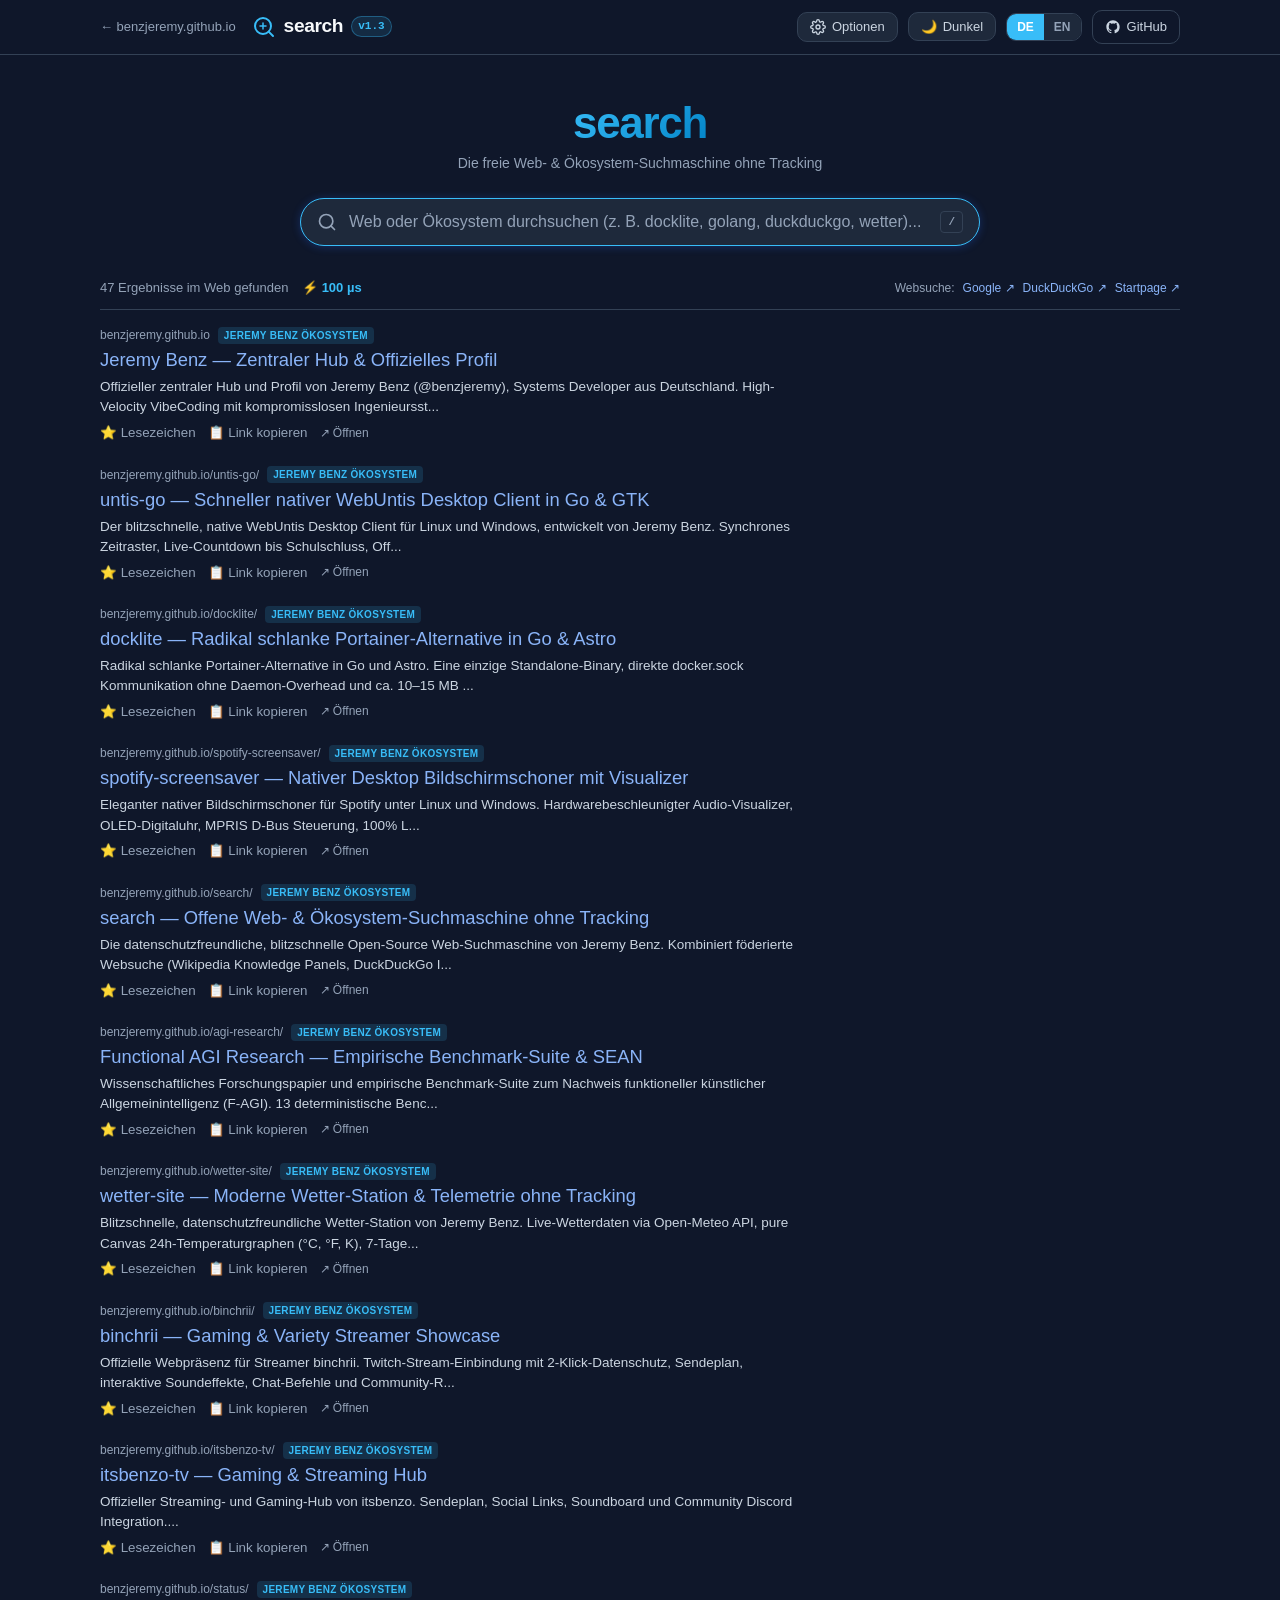
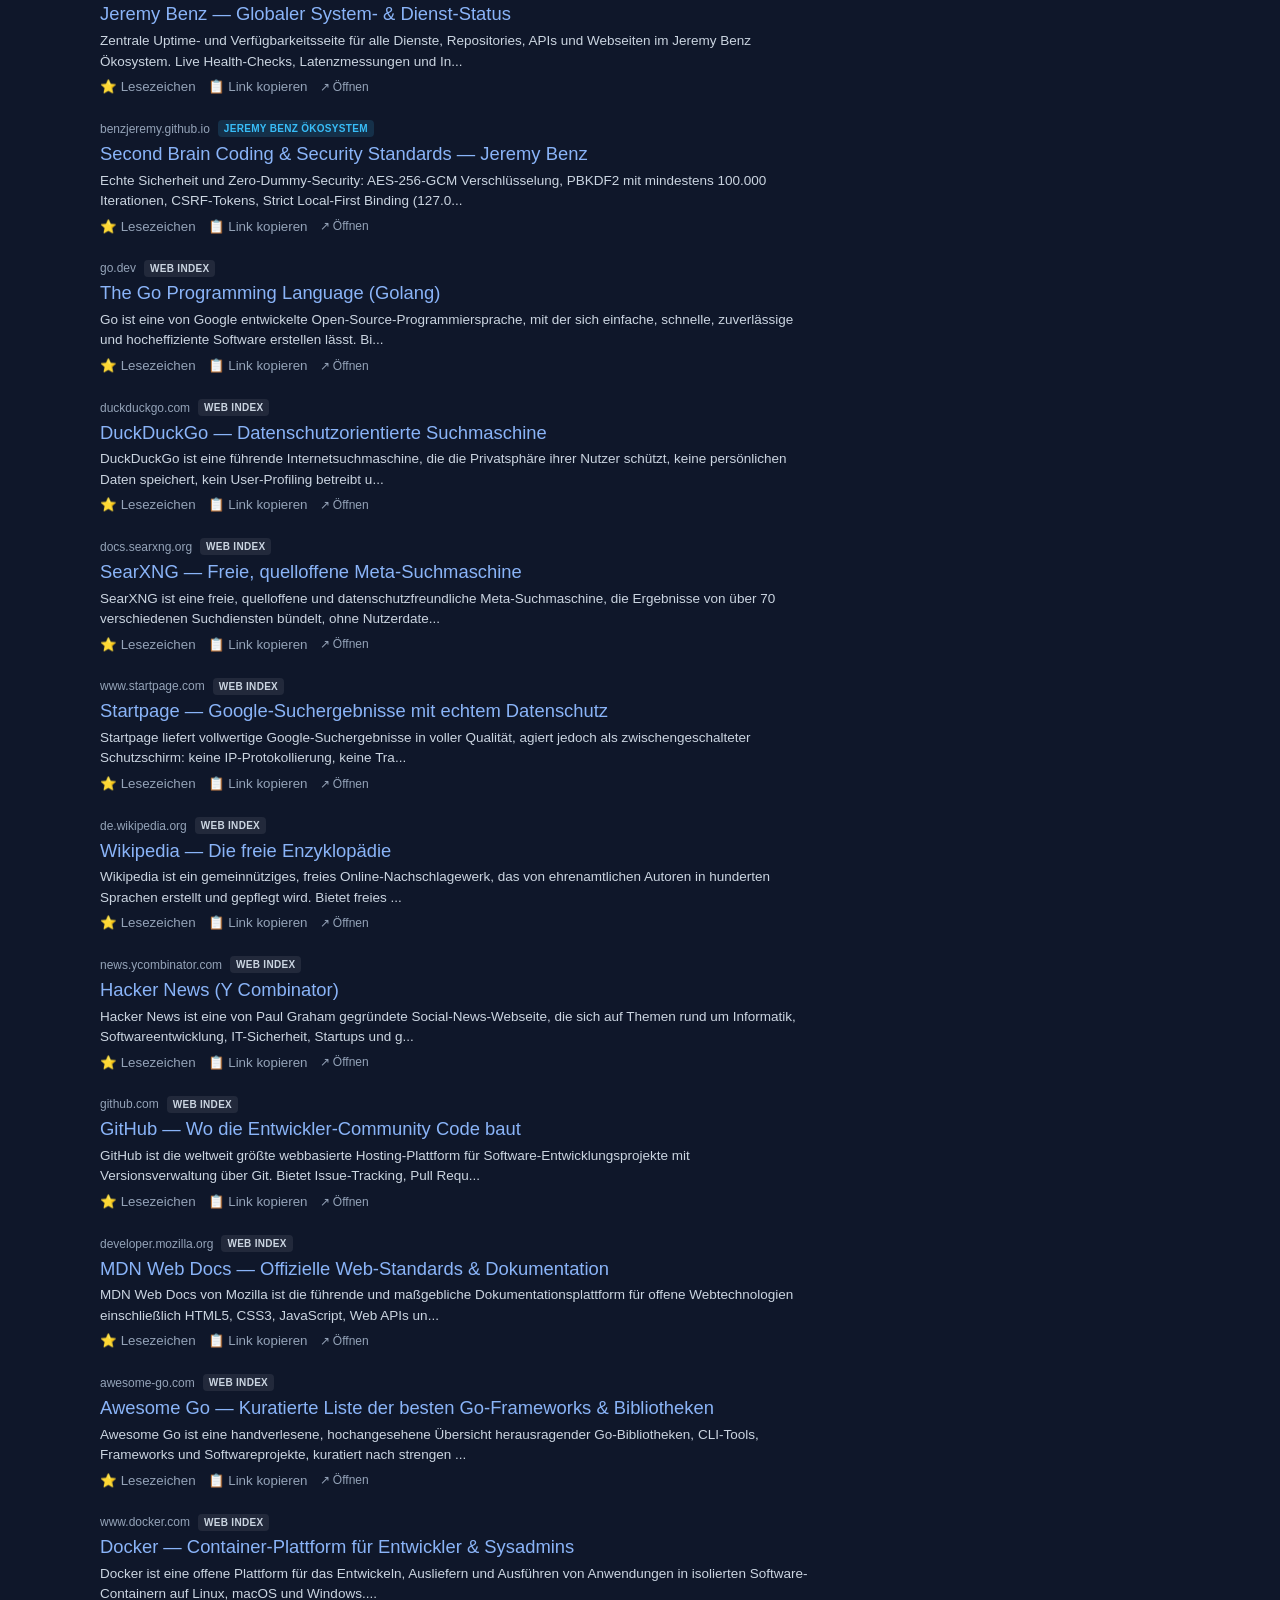
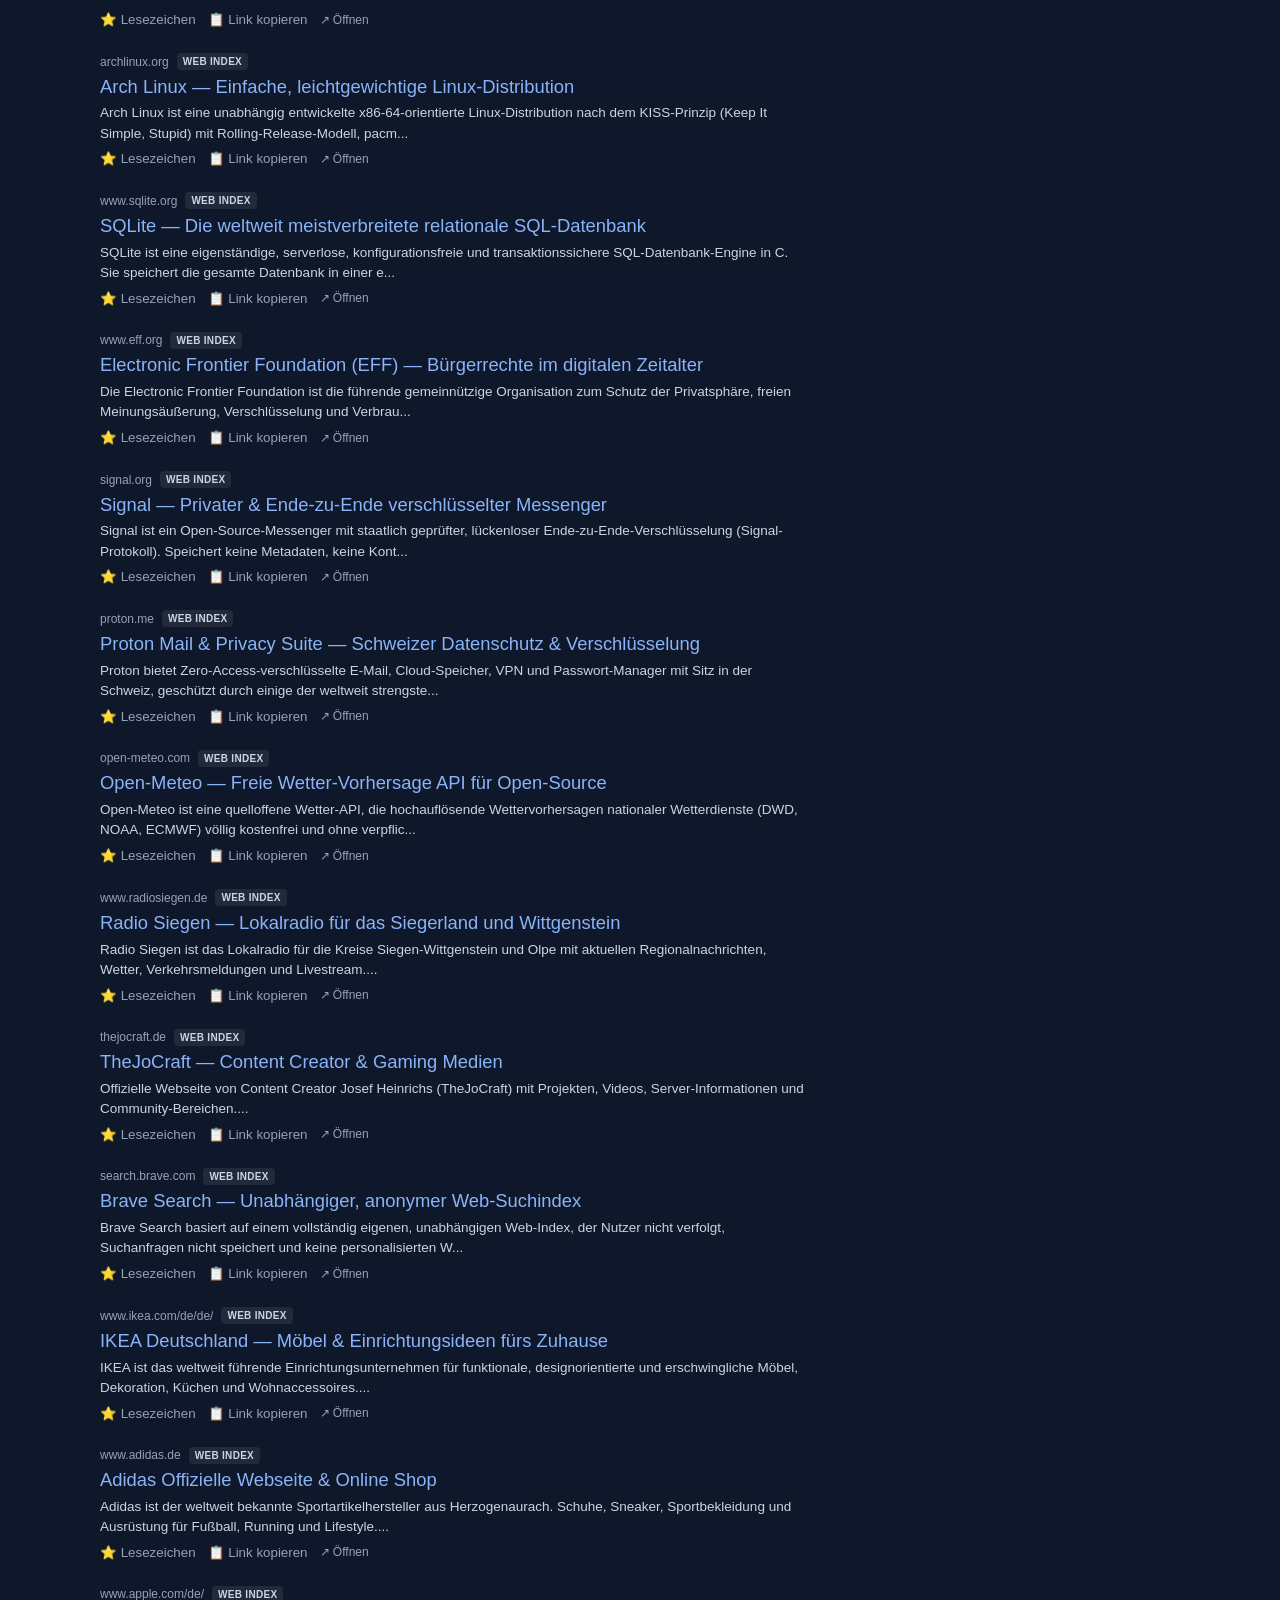
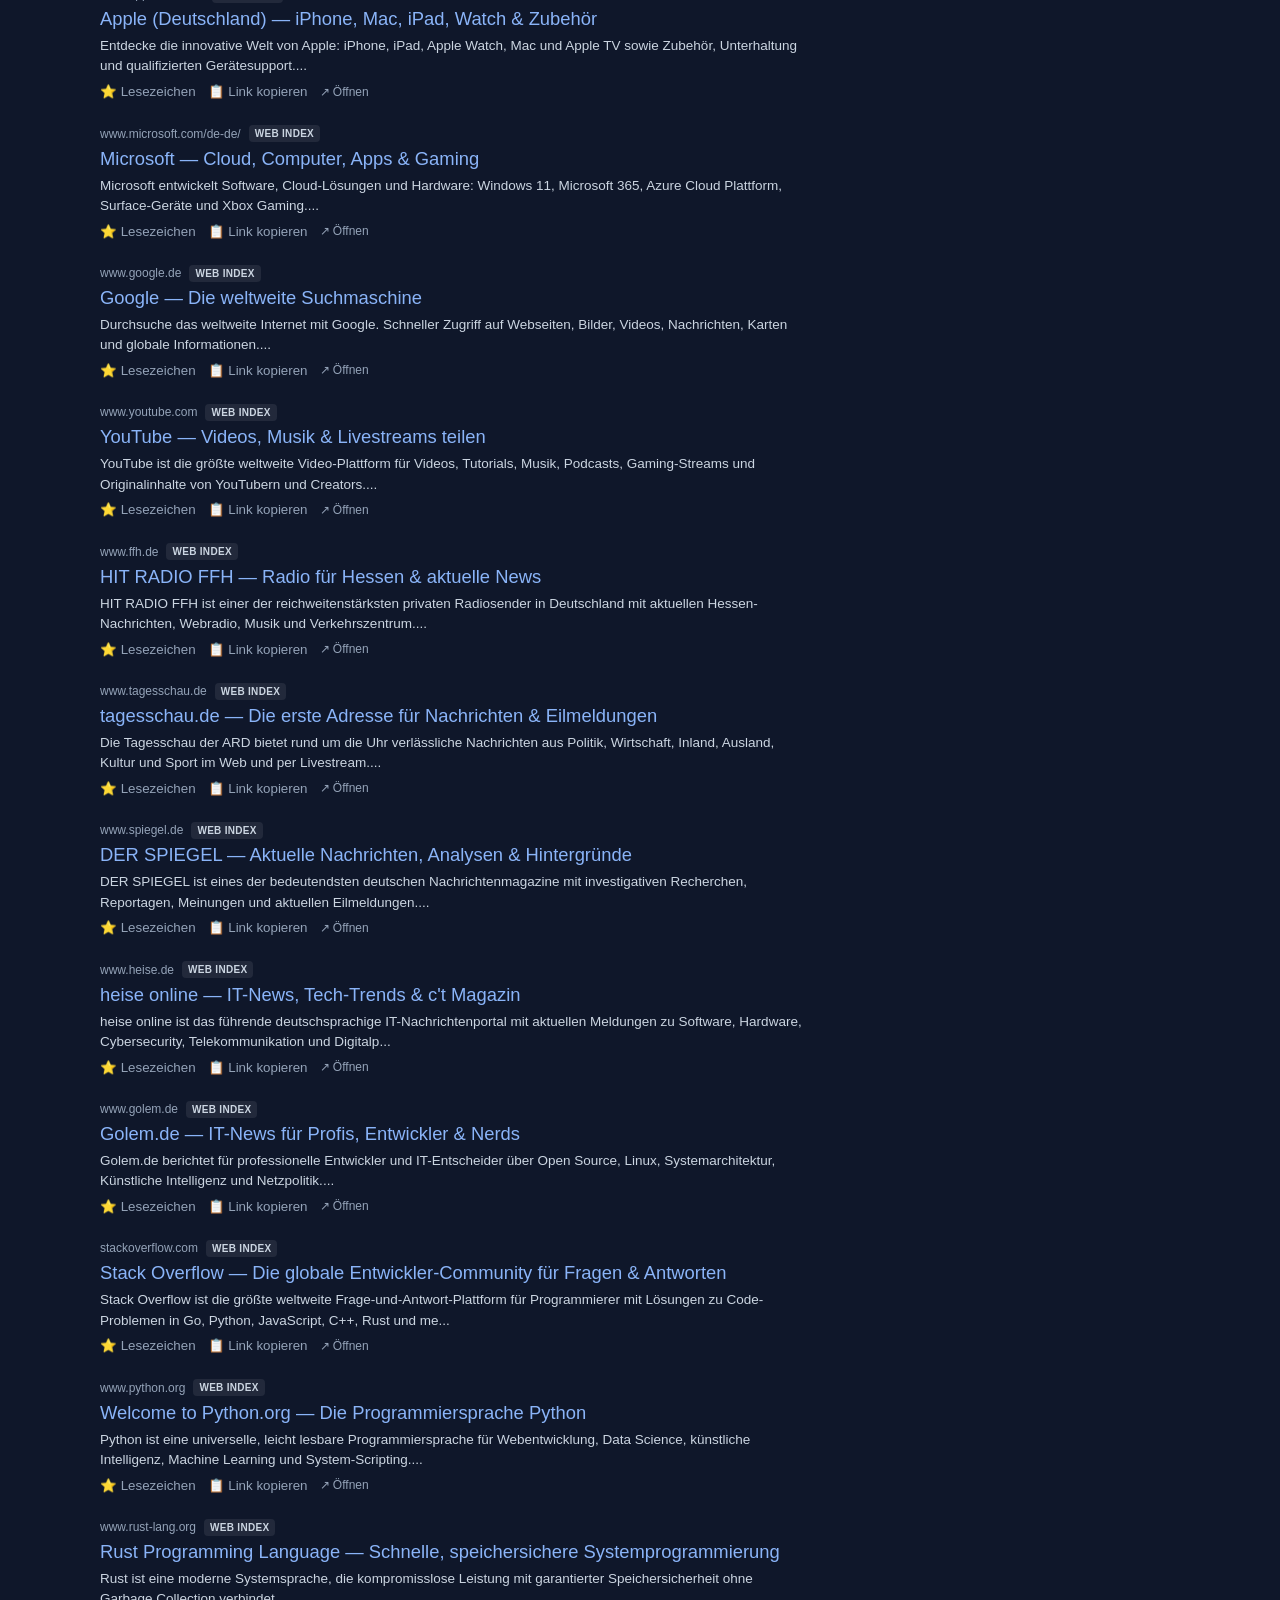
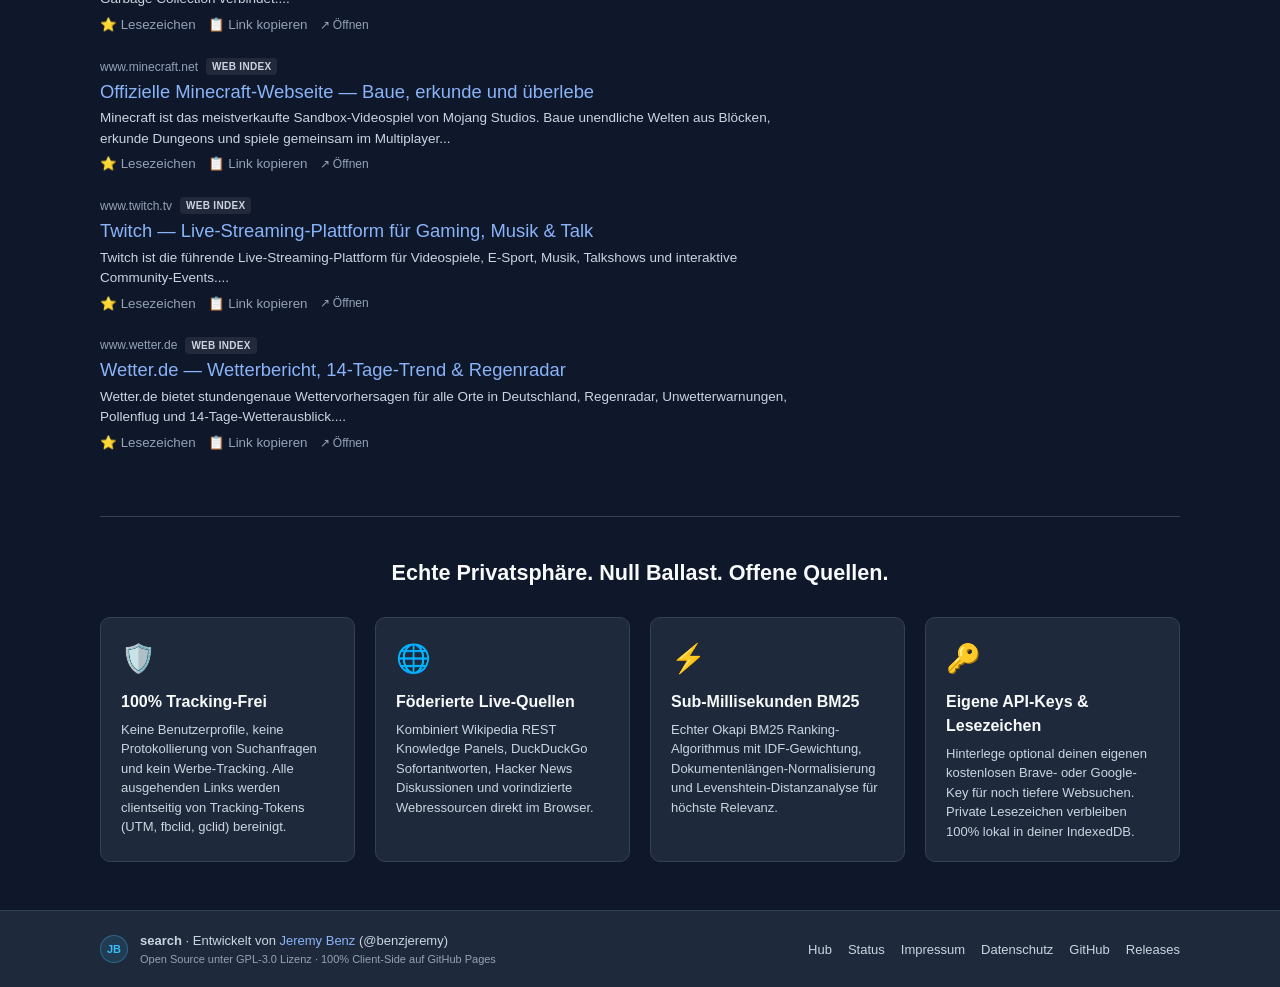
==== commit dac46559: "feat(web): declutter search hero and integrate global full-text search" ====
--- a/internal/web/index.html
+++ b/internal/web/index.html
@@ -106,58 +106,6 @@
         <div class="suggestions-dropdown" id="suggestions-dropdown" style="display:none;"></div>
       </div>
 
-      <!-- Primary Action Buttons -->
-      <div class="search-buttons">
-        <button type="button" id="btn-search-web" class="btn-search-primary" data-lang-de="Web durchsuchen" data-lang-en="Search the Web">
-          Web durchsuchen
-        </button>
-        <button type="button" id="btn-search-lucky" class="btn-search-secondary" data-lang-de="Ökosystem durchsuchen" data-lang-en="Search Ecosystem">
-          Ökosystem durchsuchen
-        </button>
-      </div>
-
-      <!-- 1-Click External Web Fallbacks -->
-      <div class="web-fallbacks">
-        <span class="fallbacks-label" data-lang-de="Im Web suchen:" data-lang-en="Search directly on:">Im Web suchen:</span>
-        <div class="fallback-chips">
-          <a href="#" class="fallback-chip" data-engine="google" target="_blank" rel="noopener noreferrer" title="Auf Google suchen">Google ↗</a>
-          <a href="#" class="fallback-chip" data-engine="duckduckgo" target="_blank" rel="noopener noreferrer" title="Auf DuckDuckGo suchen">DuckDuckGo ↗</a>
-          <a href="#" class="fallback-chip" data-engine="startpage" target="_blank" rel="noopener noreferrer" title="Auf Startpage suchen">Startpage ↗</a>
-          <a href="#" class="fallback-chip" data-engine="brave" target="_blank" rel="noopener noreferrer" title="Auf Brave Search suchen">Brave ↗</a>
-          <a href="#" class="fallback-chip" data-engine="wikipedia" target="_blank" rel="noopener noreferrer" title="Auf Wikipedia suchen">Wikipedia ↗</a>
-          <a href="#" class="fallback-chip" data-engine="github" target="_blank" rel="noopener noreferrer" title="Auf GitHub suchen">GitHub ↗</a>
-        </div>
-      </div>
-
-      <!-- Search Category & Scope Tabs -->
-      <div class="category-tabs" role="tablist">
-        <button type="button" class="category-tab active" data-tab="all" role="tab" aria-selected="true" data-lang-de="Alle Treffer" data-lang-en="All Results">
-          Alle Treffer
-        </button>
-        <button type="button" class="category-tab" data-tab="web" role="tab" aria-selected="false" data-lang-de="Web &amp; Wissen" data-lang-en="Web &amp; Knowledge">
-          Web &amp; Wissen
-        </button>
-        <button type="button" class="category-tab" data-tab="ecosystem" role="tab" aria-selected="false" data-lang-de="Jeremy Benz Ökosystem" data-lang-en="Jeremy Benz Ecosystem">
-          Jeremy Benz Ökosystem
-        </button>
-        <button type="button" class="category-tab" data-tab="news" role="tab" aria-selected="false" data-lang-de="Tech &amp; News (HN)" data-lang-en="Tech &amp; News (HN)">
-          Tech &amp; News (HN)
-        </button>
-        <button type="button" class="category-tab" data-tab="bookmarks" role="tab" aria-selected="false" data-lang-de="🔒 Private Lesezeichen" data-lang-en="🔒 Private Bookmarks">
-          🔒 Private Lesezeichen
-        </button>
-      </div>
-
-      <!-- Quick query tags -->
-      <div class="quick-tags">
-        <span class="quick-tags-label" data-lang-de="Beliebt:" data-lang-en="Trending:">Beliebt:</span>
-        <button type="button" class="quick-tag-btn" data-q="docklite">docklite</button>
-        <button type="button" class="quick-tag-btn" data-q="untis-go">untis-go</button>
-        <button type="button" class="quick-tag-btn" data-q="golang">golang</button>
-        <button type="button" class="quick-tag-btn" data-q="wikipedia">wikipedia</button>
-        <button type="button" class="quick-tag-btn" data-q="privacy">privacy</button>
-        <button type="button" class="quick-tag-btn" data-q="sqlite">sqlite</button>
-      </div>
     </section>
 
     <!-- Results Section -->
@@ -168,13 +116,11 @@
           <span id="results-count" data-lang-de="Lade Suchindex..." data-lang-en="Loading search index...">Lade Suchindex...</span>
           <span class="status-latency" id="results-latency">⚡ 0.00 ms</span>
         </div>
-        <div class="status-right" id="private-actions-bar" style="display:none;">
-          <button type="button" id="btn-add-bookmark" class="btn-sm-action" data-lang-de="＋ Lesezeichen hinzufügen" data-lang-en="＋ Add Bookmark">
-            ＋ Lesezeichen hinzufügen
-          </button>
-          <button type="button" id="btn-sync-bookmarks" class="btn-sm-action" data-lang-de="💾 Backup (JSON)" data-lang-en="💾 Backup (JSON)">
-            💾 Backup (JSON)
-          </button>
+        <div class="status-right" id="status-right-bar">
+          <span class="web-fallback-note" data-lang-de="Websuche:" data-lang-en="Web Search:">Websuche:</span>
+          <a href="#" class="fallback-quick-link" id="fb-google" target="_blank" rel="noopener noreferrer">Google ↗</a>
+          <a href="#" class="fallback-quick-link" id="fb-ddg" target="_blank" rel="noopener noreferrer">DuckDuckGo ↗</a>
+          <a href="#" class="fallback-quick-link" id="fb-startpage" target="_blank" rel="noopener noreferrer">Startpage ↗</a>
         </div>
       </div>
 
@@ -355,8 +301,16 @@
               <div class="setting-desc" data-lang-de="Entfernt utm_source, utm_campaign, fbclid, gclid und Referral-Tags vor dem Öffnen." data-lang-en="Removes utm_source, utm_campaign, fbclid, gclid and referral tags before opening.">
                 Entfernt utm_source, utm_campaign, fbclid, gclid und Referral-Tags vor dem Öffnen.
               </div>
-            </div>
-          </label>
+        <!-- Private Bookmarks Management -->
+        <div class="settings-group">
+          <h4 class="settings-group-title" data-lang-de="Private Lesezeichen (IndexedDB)" data-lang-en="Private Bookmarks (IndexedDB)">Private Lesezeichen (IndexedDB)</h4>
+          <p class="setting-desc" style="margin-bottom: 12px;" data-lang-de="Lesezeichen werden 100% lokal in deinem Browser gespeichert." data-lang-en="Bookmarks are saved 100% locally inside your browser.">
+            Lesezeichen werden 100% lokal in deinem Browser gespeichert.
+          </p>
+          <div style="display:flex; gap:10px; flex-wrap:wrap;">
+            <button type="button" class="btn-cancel" id="btn-add-bookmark" data-lang-de="＋ Lesezeichen anlegen" data-lang-en="＋ New Bookmark">＋ Lesezeichen anlegen</button>
+            <button type="button" class="btn-cancel" id="btn-sync-bookmarks" data-lang-de="💾 Backup Export / Import" data-lang-en="💾 Backup Export / Import">💾 Backup Export / Import</button>
+          </div>
         </div>
       </div>
 
--- a/internal/web/style.css
+++ b/internal/web/style.css
@@ -437,151 +437,26 @@
   flex-shrink: 0;
 }
 
-/* Primary Action Buttons */
-.search-buttons {
-  display: flex;
-  align-items: center;
-  justify-content: center;
-  gap: 12px;
-  margin-bottom: 20px;
-}
-
-.btn-search-primary,
-.btn-search-secondary {
-  border: 1px solid transparent;
-  padding: 9px 20px;
-  border-radius: var(--radius-sm);
-  font-size: 14px;
+/* Status Right Web Fallback Links */
+.status-right {
+  display: flex;
+  align-items: center;
+  gap: 10px;
+  font-size: 12px;
+}
+
+.web-fallback-note {
+  color: var(--text-muted);
+}
+
+.fallback-quick-link {
+  color: var(--link-color);
+  text-decoration: none;
   font-weight: 500;
-  cursor: pointer;
-  transition: all var(--transition-fast);
-}
-
-.btn-search-primary {
-  background: var(--accent-primary);
-  color: #ffffff;
-}
-
-.btn-search-primary:hover {
-  background: var(--accent-primary-hover);
-}
-
-.btn-search-secondary {
-  background: var(--bg-surface);
-  border-color: var(--border-subtle);
-  color: var(--text-secondary);
-}
-
-.btn-search-secondary:hover {
-  background: var(--bg-card-hover);
-  color: var(--text-primary);
-  border-color: var(--border-medium);
-}
-
-/* Web Fallbacks */
-.web-fallbacks {
-  display: flex;
-  align-items: center;
-  justify-content: center;
-  flex-wrap: wrap;
-  gap: 8px;
-  font-size: 12px;
-  margin-bottom: 20px;
-}
-
-.fallbacks-label {
-  color: var(--text-muted);
-  font-weight: 500;
-}
-
-.fallback-chips {
-  display: flex;
-  flex-wrap: wrap;
-  gap: 6px;
-}
-
-.fallback-chip {
-  background: var(--bg-surface);
-  border: 1px solid var(--border-subtle);
-  color: var(--text-secondary);
-  padding: 3px 9px;
-  border-radius: var(--radius-full);
-  font-size: 11px;
-  font-weight: 500;
-  text-decoration: none;
-  transition: all var(--transition-fast);
-}
-
-.fallback-chip:hover {
-  background: var(--accent-surface);
-  color: var(--accent-primary);
-  border-color: var(--accent-border);
-  text-decoration: none;
-}
-
-/* Category & Scope Tabs */
-.category-tabs {
-  display: flex;
-  align-items: center;
-  justify-content: center;
-  flex-wrap: wrap;
-  gap: 8px;
-  margin-bottom: 16px;
-}
-
-.category-tab {
-  background: transparent;
-  border: 1px solid transparent;
-  color: var(--text-muted);
-  padding: 6px 14px;
-  border-radius: var(--radius-full);
-  font-size: 13px;
-  font-weight: 500;
-  cursor: pointer;
-  transition: all var(--transition-fast);
-}
-
-.category-tab:hover {
-  color: var(--text-primary);
-  background: var(--bg-surface);
-}
-
-.category-tab.active {
-  background: var(--accent-surface);
-  border-color: var(--accent-border);
-  color: var(--accent-primary);
-  font-weight: 600;
-}
-
-/* Quick Tags */
-.quick-tags {
-  display: flex;
-  align-items: center;
-  justify-content: center;
-  flex-wrap: wrap;
-  gap: 6px;
-  font-size: 12px;
-}
-
-.quick-tags-label {
-  color: var(--text-muted);
-}
-
-.quick-tag-btn {
-  background: transparent;
-  border: 1px solid var(--border-subtle);
-  color: var(--text-secondary);
-  padding: 2px 8px;
-  border-radius: var(--radius-sm);
-  font-size: 12px;
-  cursor: pointer;
-  transition: all var(--transition-fast);
-}
-
-.quick-tag-btn:hover {
-  background: var(--bg-card-hover);
-  color: var(--accent-primary);
-  border-color: var(--accent-border);
+}
+
+.fallback-quick-link:hover {
+  text-decoration: underline;
 }
 
 /* ==================== RESULTS LAYOUT ==================== */
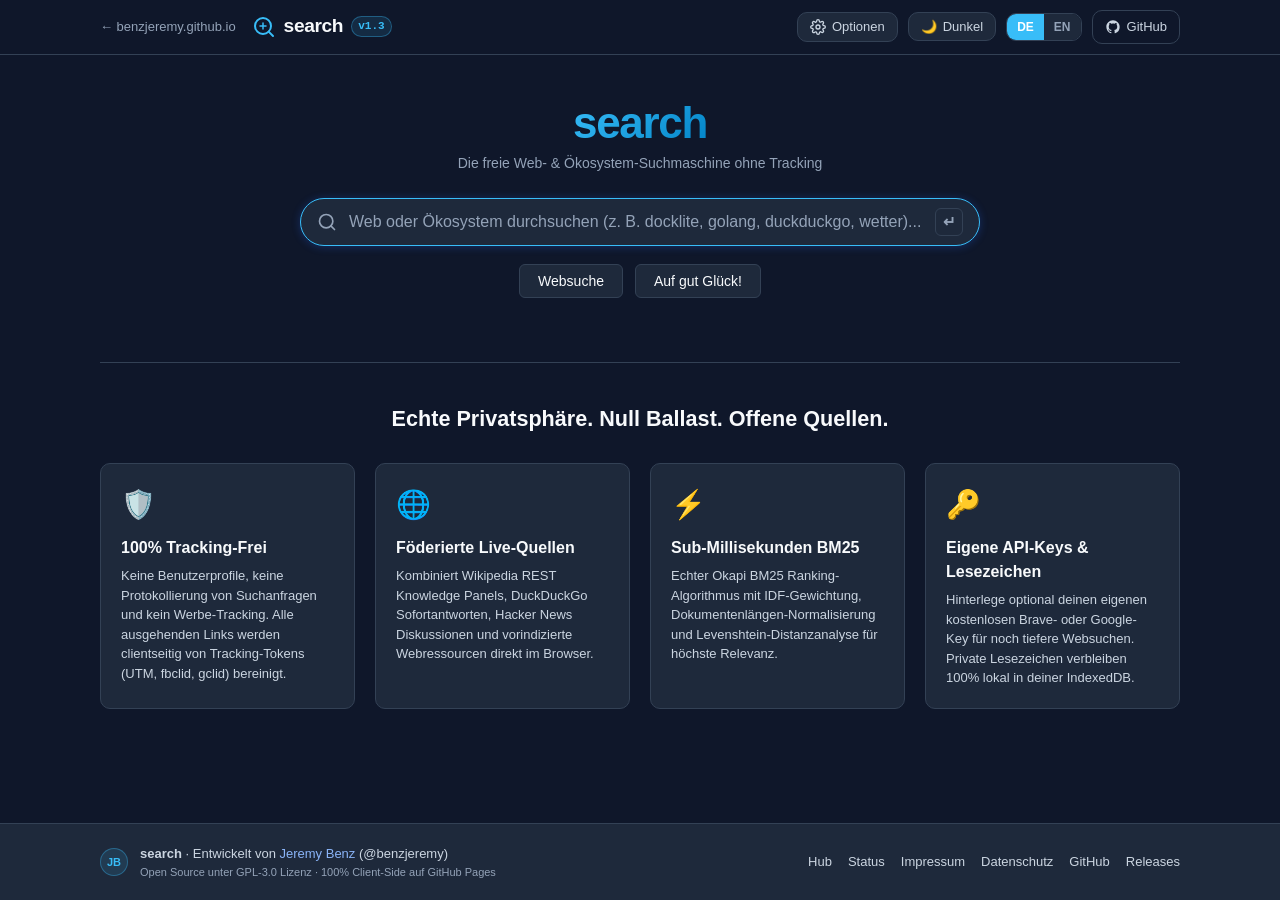
==== commit 79eb483d: "feat(web): sync google-style web interface and live web enrichment to internal/web" ====
--- a/internal/web/index.html
+++ b/internal/web/index.html
@@ -98,7 +98,11 @@
               aria-label="Suchanfrage"
             >
             <button type="button" id="search-clear" class="search-clear-btn" title="Eingabe leeren" style="display:none;">✕</button>
-            <div class="search-shortcut" title="Drücke / zum Suchen">/</div>
+            <button type="submit" id="search-enter-btn" class="search-enter-btn" title="Suchen (Enter)" aria-label="Suchen">↵</button>
+          </div>
+          <div class="hero-actions" id="hero-actions">
+            <button type="submit" id="btn-hero-search" class="btn-google-action" data-lang-de="Websuche" data-lang-en="Search">Websuche</button>
+            <button type="button" id="btn-hero-lucky" class="btn-google-action" data-lang-de="Auf gut Glück!" data-lang-en="I'm Feeling Lucky">Auf gut Glück!</button>
           </div>
         </form>
 
@@ -108,19 +112,13 @@
 
     </section>
 
-    <!-- Results Section -->
-    <section class="results-wrapper" id="results-wrapper">
-      <!-- Status & Latency Bar -->
+    <!-- Results Section (Hidden until user presses Enter) -->
+    <section class="results-wrapper" id="results-wrapper" style="display:none;">
+      <!-- Status & Latency Bar (Google style) -->
       <div class="results-status-bar">
         <div class="status-left">
-          <span id="results-count" data-lang-de="Lade Suchindex..." data-lang-en="Loading search index...">Lade Suchindex...</span>
-          <span class="status-latency" id="results-latency">⚡ 0.00 ms</span>
-        </div>
-        <div class="status-right" id="status-right-bar">
-          <span class="web-fallback-note" data-lang-de="Websuche:" data-lang-en="Web Search:">Websuche:</span>
-          <a href="#" class="fallback-quick-link" id="fb-google" target="_blank" rel="noopener noreferrer">Google ↗</a>
-          <a href="#" class="fallback-quick-link" id="fb-ddg" target="_blank" rel="noopener noreferrer">DuckDuckGo ↗</a>
-          <a href="#" class="fallback-quick-link" id="fb-startpage" target="_blank" rel="noopener noreferrer">Startpage ↗</a>
+          <span id="results-count"></span>
+          <span class="status-latency" id="results-latency"></span>
         </div>
       </div>
 
--- a/internal/web/style.css
+++ b/internal/web/style.css
@@ -387,15 +387,29 @@
   color: var(--text-primary);
 }
 
-.search-shortcut {
-  font-size: 11px;
-  font-family: var(--font-mono);
+.search-enter-btn {
+  background: var(--bg-surface);
+  border: 1px solid var(--border-subtle);
+  color: var(--text-muted);
+  font-size: 15px;
+  font-family: inherit;
   font-weight: 700;
-  background: var(--bg-surface);
-  border: 1px solid var(--border-subtle);
-  color: var(--text-muted);
-  padding: 2px 7px;
-  border-radius: 4px;
+  width: 28px;
+  height: 28px;
+  border-radius: var(--radius-sm);
+  display: flex;
+  align-items: center;
+  justify-content: center;
+  cursor: pointer;
+  transition: all var(--transition-fast);
+  padding: 0;
+  line-height: 1;
+}
+
+.search-enter-btn:hover {
+  background: var(--accent-primary);
+  border-color: var(--accent-primary);
+  color: #ffffff;
 }
 
 /* Autocomplete Suggestions Dropdown */
@@ -437,28 +451,6 @@
   flex-shrink: 0;
 }
 
-/* Status Right Web Fallback Links */
-.status-right {
-  display: flex;
-  align-items: center;
-  gap: 10px;
-  font-size: 12px;
-}
-
-.web-fallback-note {
-  color: var(--text-muted);
-}
-
-.fallback-quick-link {
-  color: var(--link-color);
-  text-decoration: none;
-  font-weight: 500;
-}
-
-.fallback-quick-link:hover {
-  text-decoration: underline;
-}
-
 /* ==================== RESULTS LAYOUT ==================== */
 .results-wrapper {
   margin-top: 10px;
@@ -467,7 +459,8 @@
 .results-status-bar {
   display: flex;
   align-items: center;
-  justify-content: space-between;
+  justify-content: flex-start;
+  gap: 16px;
   padding-bottom: 12px;
   margin-bottom: 16px;
   border-bottom: 1px solid var(--border-subtle);
@@ -479,11 +472,6 @@
   color: var(--accent-primary);
   font-weight: 600;
   margin-left: 10px;
-}
-
-.status-right {
-  display: flex;
-  gap: 8px;
 }
 
 .btn-sm-action {
@@ -510,13 +498,60 @@
   align-items: start;
 }
 
+/* Google-Style Center Action Buttons */
+.hero-actions {
+  display: flex;
+  align-items: center;
+  justify-content: center;
+  gap: 12px;
+  margin-top: 18px;
+}
+
+.btn-google-action {
+  background: var(--bg-surface);
+  border: 1px solid var(--border-subtle);
+  color: var(--text-primary);
+  font-size: 14px;
+  font-family: inherit;
+  font-weight: 500;
+  padding: 8px 18px;
+  border-radius: var(--radius-sm);
+  cursor: pointer;
+  transition: all var(--transition-fast);
+}
+
+.btn-google-action:hover {
+  background: var(--bg-card-hover);
+  border-color: var(--text-muted);
+  box-shadow: 0 1px 3px rgba(0, 0, 0, 0.12);
+}
+
+/* Active Search View (Google Results Layout Mode) */
+.main-content.has-results .search-hero {
+  margin: 10px 0 16px 0;
+  max-width: 680px;
+  text-align: left;
+}
+
+.main-content.has-results .hero-brand {
+  display: none;
+}
+
+.main-content.has-results .hero-actions {
+  display: none;
+}
+
+.main-content.has-results .info-section {
+  display: none;
+}
+
 .results-main {
   display: flex;
   flex-direction: column;
-  gap: 24px;
-}
-
-/* Single Result Item (Google/Startpage Clean Style) */
+  gap: 26px;
+}
+
+/* Single Result Item (Authentic Google Style) */
 .result-item {
   background: transparent;
   text-align: left;
@@ -526,7 +561,7 @@
   display: flex;
   align-items: center;
   gap: 8px;
-  margin-bottom: 4px;
+  margin-bottom: 2px;
 }
 
 .result-favicon {
@@ -537,55 +572,32 @@
 }
 
 .result-breadcrumb {
-  font-size: 12px;
-  color: var(--url-breadcrumb);
+  font-size: 13px;
+  color: var(--text-muted);
   white-space: nowrap;
   overflow: hidden;
   text-overflow: ellipsis;
-  max-width: 450px;
-}
-
-.result-badge {
-  font-size: 10px;
+  max-width: 550px;
+}
+
+.result-verified-badge {
+  font-size: 11px;
+  color: #16a34a;
+  background: rgba(34, 197, 94, 0.12);
+  border: 1px solid rgba(34, 197, 94, 0.25);
+  padding: 1px 7px;
+  border-radius: 4px;
   font-weight: 600;
-  padding: 1px 6px;
-  border-radius: 4px;
-  text-transform: uppercase;
-  letter-spacing: 0.03em;
-}
-
-.badge-ecosystem {
-  background: var(--badge-ecosystem-bg);
-  color: var(--badge-ecosystem-text);
-}
-
-.badge-web {
-  background: var(--badge-web-bg);
-  color: var(--badge-web-text);
-}
-
-.badge-wiki {
-  background: var(--badge-wiki-bg);
-  color: var(--badge-wiki-text);
-}
-
-.badge-hn {
-  background: var(--badge-hn-bg);
-  color: var(--badge-hn-text);
-}
-
-.badge-private {
-  background: var(--badge-bm-bg);
-  color: var(--badge-bm-text);
 }
 
 .result-title {
-  font-size: 1.15rem;
-  font-weight: 500;
+  font-size: 20px;
+  font-weight: 400;
   color: var(--link-color);
-  line-height: 1.35;
+  line-height: 1.3;
   display: inline-block;
   margin-bottom: 4px;
+  text-decoration: none;
 }
 
 .result-title:hover {
@@ -593,9 +605,9 @@
 }
 
 .result-snippet {
-  font-size: 13.5px;
+  font-size: 14px;
   color: var(--text-secondary);
-  line-height: 1.5;
+  line-height: 1.58;
   word-break: break-word;
 }
 
@@ -613,25 +625,7 @@
 }
 
 .result-actions {
-  display: flex;
-  align-items: center;
-  gap: 12px;
-  margin-top: 6px;
-  font-size: 12px;
-}
-
-.result-action-btn {
-  background: transparent;
-  border: none;
-  color: var(--text-muted);
-  cursor: pointer;
-  padding: 0;
-  transition: color var(--transition-fast);
-}
-
-.result-action-btn:hover {
-  color: var(--text-primary);
-  text-decoration: underline;
+  display: none;
 }
 
 /* Knowledge Card Panel (Right Sidebar) */
